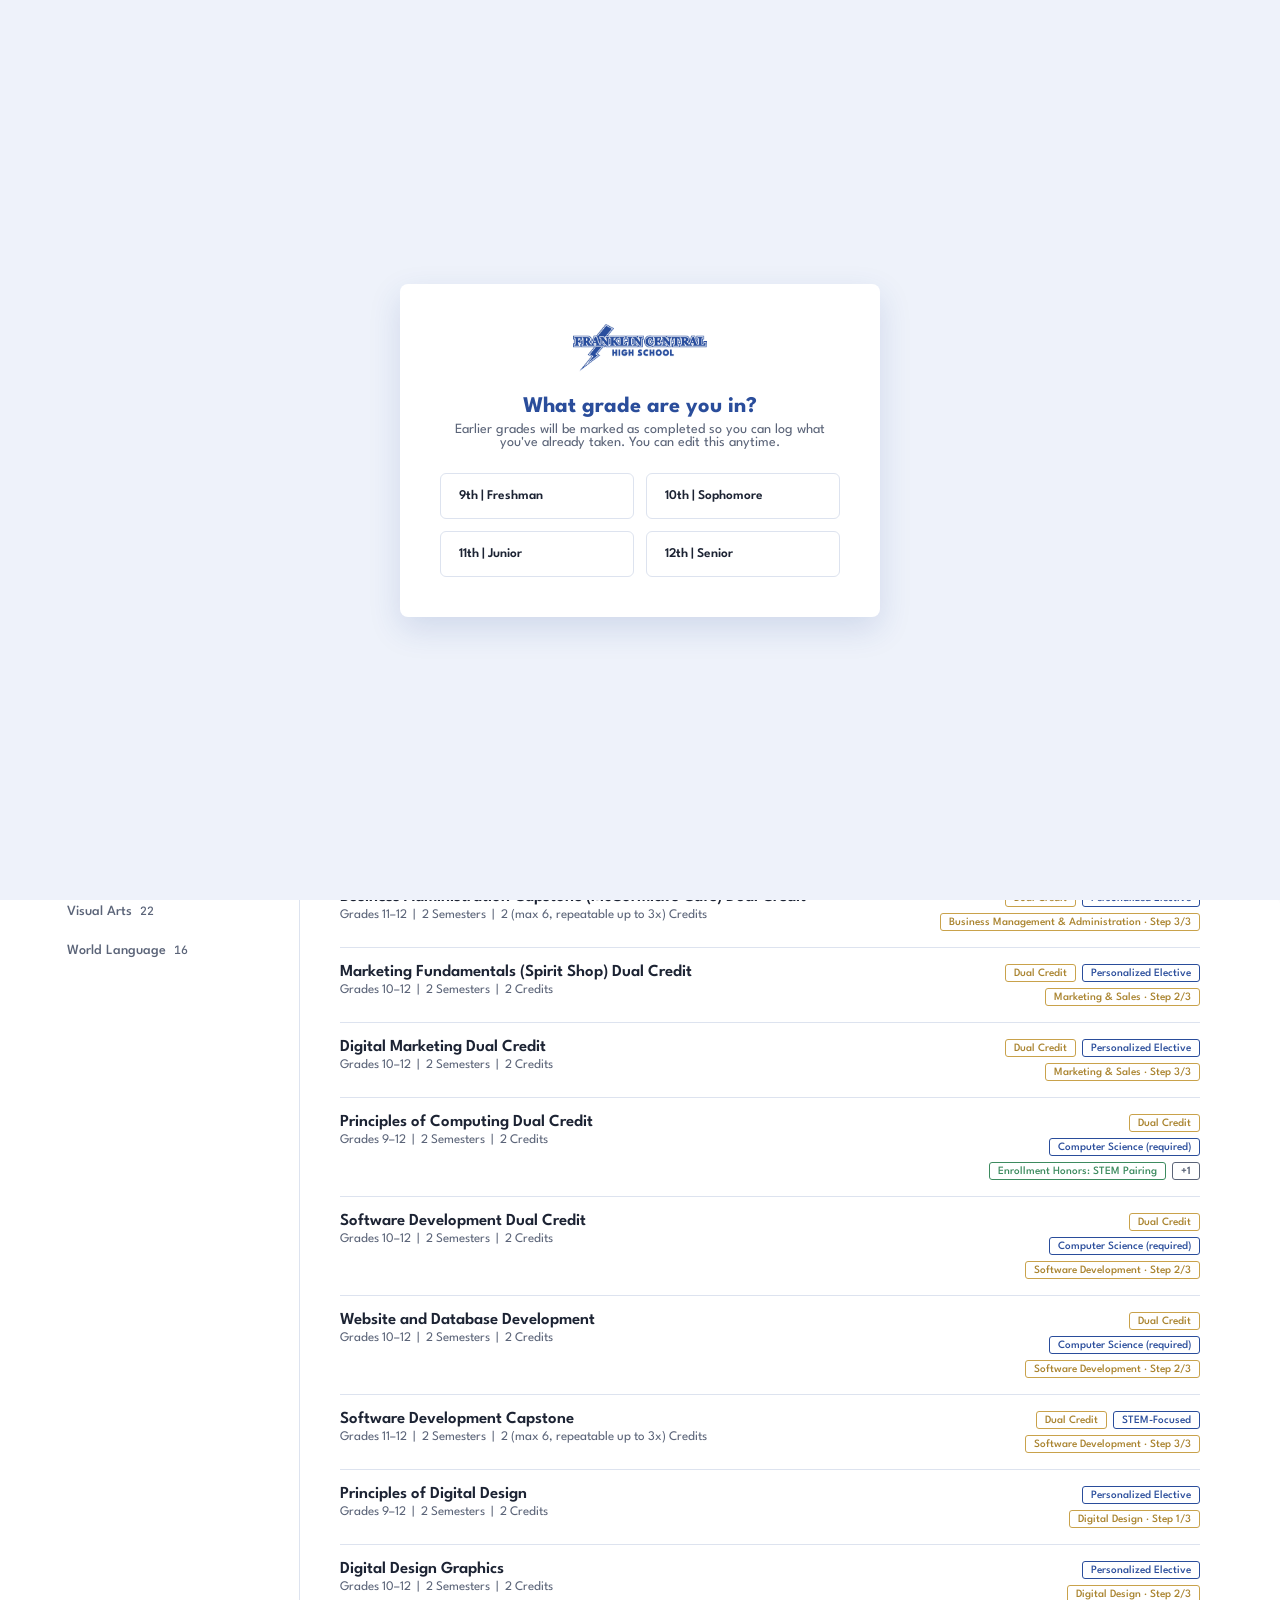
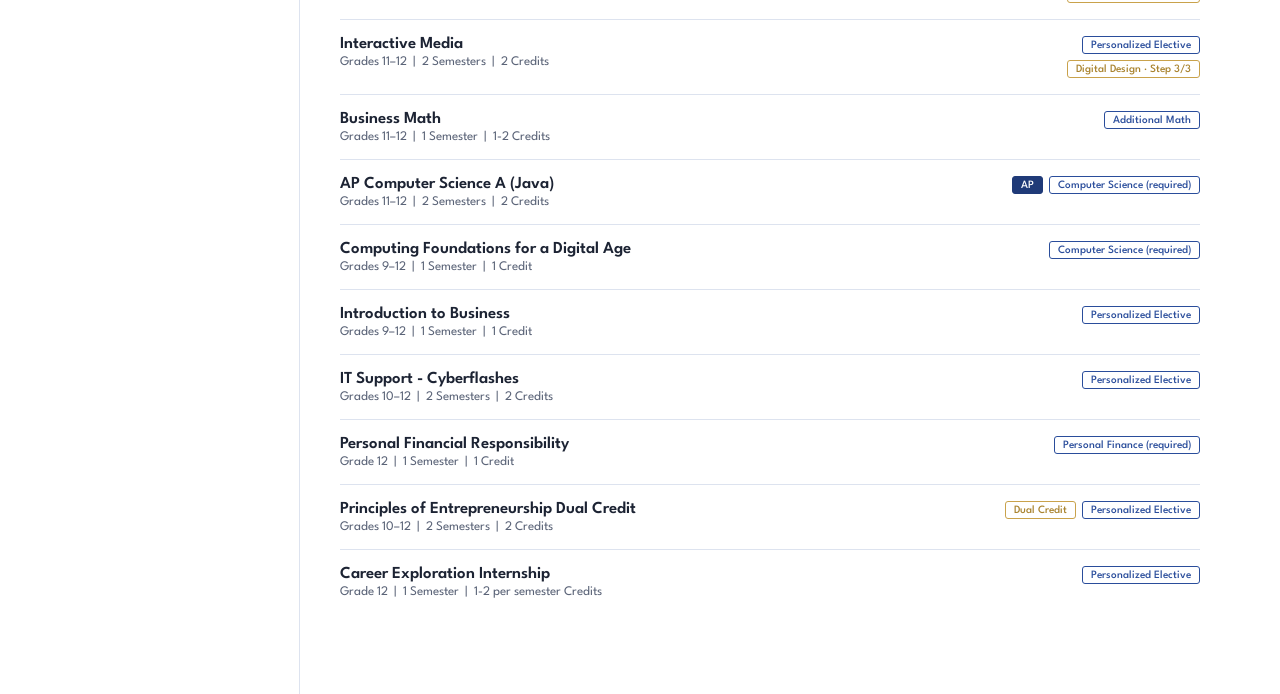
==== index.html @ 4b9b98d9 "Add files via upload" ====
<!DOCTYPE html>
<html lang="en">
<head>
<meta charset="UTF-8">
<meta name="viewport" content="width=device-width, initial-scale=1.0">
<title>FCHS Course Planner</title>
<link rel="preconnect" href="https://fonts.googleapis.com">
<link href="https://fonts.googleapis.com/css2?family=League+Spartan:wght@400;500;600;700&family=JetBrains+Mono:wght@500&display=swap" rel="stylesheet">
<link rel="stylesheet" href="styles.css">
</head>
<body>

<div class="setup-overlay" id="setupOverlay">
  <div class="setup-card">
    <img src="assets/logo.png" alt="Franklin Central High School" class="setup-logo">
    <div id="setupGradeStep">
      <h2>What grade are you in?</h2>
      <p>Earlier grades will be marked as completed so you can log what you've already taken. You can edit this anytime.</p>
      <div class="setup-options grade-options">
        <button class="setup-option" data-grade="9">9th | Freshman</button>
        <button class="setup-option" data-grade="10">10th | Sophomore</button>
        <button class="setup-option" data-grade="11">11th | Junior</button>
        <button class="setup-option" data-grade="12">12th | Senior</button>
      </div>
    </div>
  </div>
</div>

<div class="setup-overlay" id="helpOverlay" style="display:none;">
  <div class="setup-card">
    <img src="assets/logo.png" alt="Franklin Central High School" class="setup-logo">
    <h2>How this site works</h2>
    <ul class="help-list">
      <li><strong>Course Catalog</strong> | browse by department, search, or filter (AP, dual credit, pathway, and more). Click a course to see full details.</li>
      <li><strong>My Schedule</strong> | click "Add to Schedule" on any course. It lands in Semester 1 or 2 automatically; toggle S1/S2 to move it. More than 7 in a semester goes to Alternatives.</li>
      <li><strong>Year tabs</strong> | Junior High through 12th Grade, each with its own schedule. Mark past years as completed to log real credit.</li>
      <li><strong>Indiana Diploma Progress</strong> | see how your planned courses add up against graduation requirements and readiness seals. Click any requirement to see exactly which courses count toward it.</li>
      <li><strong>Indiana College Core</strong> | tracks dual-credit and AP progress toward the 30-credit college certificate.</li>
    </ul>
    <button class="setup-option" id="helpCloseBtn" style="text-align:center;font-weight:600;color:var(--blue);">Got it</button>
  </div>
</div>

<header class="masthead">
  <div class="masthead-inner">
    <img src="assets/logo.png" alt="Franklin Central High School" class="masthead-logo">
    <div>
      <h1>Course Planner</h1>
      <p class="masthead-sub">Build your schedule and track your progress toward graduation, readiness seals, and the Indiana College Core.</p>
    </div>
  </div>
  <div class="masthead-actions">
    <button class="who-btn" id="whoBtn">&#128100; <span id="whoBtnLabel">My Plan</span></button>
    <button class="change-plan-btn" id="changePlanBtn">Change Grade</button>
    <button class="print-btn" id="printOpenBtn">Print / Save</button>
  </div>
</header>

<nav class="year-tabs" id="yearTabs" style="display:none;">
  <!-- populated by app.js in Four-Year Builder mode -->
</nav>

<section class="schedule-tray" id="scheduleTray">
  <div class="schedule-tray-header">
    <h2 id="scheduleTitle">My Schedule</h2>
    <span class="schedule-count" id="scheduleCount">0 / 7 classes</span>
    <button class="schedule-collapse-btn" id="scheduleCollapseBtn" aria-label="Collapse schedule">&#9650;</button>
  </div>
  <div id="scheduleBody">
    <div class="semester-columns">
      <div class="semester-col">
        <h3>Semester 1</h3>
        <div id="sem1Items"><p class="schedule-empty">No courses yet.</p></div>
      </div>
      <div class="semester-col">
        <h3>Semester 2</h3>
        <div id="sem2Items"><p class="schedule-empty">No courses yet.</p></div>
      </div>
    </div>
    <div class="alternates-section">
      <h3>Alternatives <span class="alt-note">(beyond your 7 classes)</span></h3>
      <div id="alternateItems"><p class="schedule-empty">None yet.</p></div>
    </div>
  </div>
</section>

<nav class="view-tabs">
  <button class="view-tab active" data-view="catalog">Course Catalog</button>
  <button class="view-tab" data-view="progress">Indiana Diploma Progress</button>
  <button class="view-tab" data-view="icc">Indiana College Core Progress</button>
</nav>

<div class="filter-row">
  <div class="search-wrap">
    <input type="text" id="searchInput" placeholder="Search courses&hellip;" autocomplete="off">
  </div>
  <button class="filters-toggle-btn" id="filtersToggleBtn">Filters</button>
</div>
<div class="filter-bar" id="filterBar" style="display:none;"><!-- populated by app.js --></div>


<div class="layout" id="catalogView">
  <nav class="dept-rail" id="deptRail" aria-label="Departments">
    <h3 class="dept-rail-heading">Departments</h3>
    <div id="deptRailButtons"><!-- populated by app.js --></div>
  </nav>

  <main class="catalog" id="catalog">
    <!-- populated by app.js -->
  </main>
</div>

<div class="progress-view" id="progressView" style="display:none;">
  <!-- populated by app.js -->
</div>

<div class="progress-view" id="iccView" style="display:none;">
  <!-- populated by app.js -->
</div>

<div class="detail-panel" id="detailPanel">
  <button class="detail-close" id="detailClose" aria-label="Close">&times;</button>
  <div id="detailContent"></div>
  <div class="add-btn-row" id="addBtnRow">
    <button class="add-btn" id="addBtn">Add to Schedule</button>
    <button class="add-btn alt-add-btn" id="addAltBtn">Add as Alternate</button>
  </div>
</div>
<div class="scrim" id="scrim"></div>

<div class="detail-panel" id="reqTrayPanel">
  <button class="detail-close" id="reqTrayClose" aria-label="Close">&times;</button>
  <div id="reqTrayContent"></div>
</div>
<div class="scrim" id="reqScrim"></div>

<div class="setup-overlay" id="printOverlay" style="display:none;">
  <div class="setup-card" style="max-width:520px;text-align:left;">
    <h2 style="text-align:center;">Print / Save</h2>
    <p style="text-align:center;">Choose what to include, then generate. You'll get the browser's print dialog &mdash; choose "Save as PDF" there to download instead of printing.</p>

    <div class="print-field">
      <label for="printStudentName">Student name (optional, appears on the document)</label>
      <input type="text" id="printStudentName" placeholder="e.g. Jordan Smith">
    </div>

    <div class="print-field">
      <label>Include</label>
      <div class="print-checkbox-list">
        <label><input type="checkbox" id="printSchedule" checked> My Schedule</label>
        <label><input type="checkbox" id="printDiploma" checked> Indiana Diploma Progress</label>
        <label><input type="checkbox" id="printICC"> Indiana College Core Progress</label>
      </div>
    </div>

    <div class="print-field" id="printYearsField">
      <label>Which years of the schedule?</label>
      <div class="print-checkbox-list" id="printYearsList"><!-- populated by app.js --></div>
    </div>

    <div class="print-field">
      <label><input type="checkbox" id="printSignatures" checked> Include signature lines (student, parent/guardian, counselor)</label>
    </div>

    <div class="setup-options" style="margin-top:8px;">
      <button class="setup-option" id="printGenerateBtn" style="text-align:center;font-weight:600;color:var(--blue);">Generate</button>
      <button class="setup-option" id="printCancelBtn" style="text-align:center;color:var(--ink-dim);">Cancel</button>
    </div>
  </div>
</div>

<div id="printDoc"></div>

<div class="setup-overlay" id="profileOverlay" style="display:none;">
  <div class="setup-card" style="max-width:440px;text-align:left;">
    <h2 style="text-align:center;">Whose plan is this?</h2>
    <p style="text-align:center;">Switch between students, or add a new one. No password needed &mdash; anyone using this device can switch between profiles.</p>

    <div id="profileList" class="profile-list"><!-- populated by app.js --></div>

    <div class="print-field" style="margin-top:18px;">
      <label>Add a schedule</label>
      <div style="display:flex;gap:8px;">
        <input type="text" id="newChildName" placeholder="e.g. Jordan" style="flex:1;padding:9px 12px;border:1px solid var(--line);border-radius:4px;font-family:var(--font);font-size:0.9rem;">
        <button class="filter-chip" id="addChildBtn" style="border-radius:4px;">Add</button>
      </div>
    </div>

    <button class="setup-option" id="profilePanelCloseBtn" style="text-align:center;color:var(--ink-dim);margin-top:16px;">Close</button>
  </div>
</div>

<script src="app.js"></script>
</body>
</html>
---- styles.css ----
:root {
  --blue: #2A4D9B;
  --blue-dark: #1F3A78;
  --blue-pale: #EEF2FA;
  --white: #FFFFFF;
  --ink: #1C2333;
  --ink-dim: #5B6478;
  --line: #DDE3EF;
  --gold: #C9A24B;
  --font: 'League Spartan', sans-serif;
  --mono: 'JetBrains Mono', monospace;
}

* { box-sizing: border-box; }

body {
  margin: 0;
  background: var(--white);
  color: var(--ink);
  font-family: var(--font);
  -webkit-font-smoothing: antialiased;
}

/* ---- Masthead ---- */
.masthead {
  padding: 28px 40px;
  border-bottom: 3px solid var(--blue);
  display: flex;
  justify-content: space-between;
  align-items: center;
  flex-wrap: wrap;
  gap: 24px;
}
.masthead-inner {
  display: flex;
  align-items: center;
  gap: 20px;
}
.masthead-logo {
  height: 56px;
  width: auto;
}
.masthead h1 {
  font-family: var(--font);
  font-weight: 700;
  font-size: 1.9rem;
  margin: 0;
  color: var(--blue);
  letter-spacing: -0.01em;
}
.masthead-sub {
  margin: 2px 0 0;
  color: var(--ink-dim);
  font-size: 0.92rem;
}
/* ---- Filter row (search + Filters toggle) ---- */
.filter-row {
  max-width: 1200px;
  margin: 0 auto;
  padding: 14px 40px 0;
  display: flex;
  gap: 10px;
  align-items: center;
}
.search-wrap { flex: 1; max-width: 320px; }
#searchInput {
  background: var(--white);
  border: 1.5px solid var(--line);
  color: var(--ink);
  padding: 11px 16px;
  border-radius: 4px;
  font-family: var(--font);
  font-size: 0.95rem;
  width: 100%;
}
#searchInput:focus {
  outline: 2px solid var(--blue);
  outline-offset: 1px;
  border-color: var(--blue);
}
#searchInput::placeholder { color: var(--ink-dim); }
.filters-toggle-btn {
  background: var(--white);
  border: 1.5px solid var(--line);
  color: var(--ink);
  font-family: var(--font);
  font-weight: 600;
  font-size: 0.85rem;
  padding: 10px 16px;
  border-radius: 4px;
  cursor: pointer;
}
.filters-toggle-btn:hover { border-color: var(--blue); color: var(--blue); }
.filters-toggle-btn.active { background: var(--blue); color: var(--white); border-color: var(--blue); }

/* ---- Schedule tray ---- */
.schedule-tray {
  border-bottom: 1px solid var(--line);
  padding: 20px 40px;
  max-width: 1200px;
  margin: 0 auto;
  background: var(--blue-pale);
}
.schedule-tray-header {
  display: flex;
  align-items: baseline;
  gap: 12px;
  margin-bottom: 10px;
}
.schedule-tray-header h2 {
  font-family: var(--font);
  font-weight: 700;
  font-size: 1.15rem;
  margin: 0;
  color: var(--blue);
}
.schedule-count {
  font-family: var(--mono);
  font-size: 0.75rem;
  color: var(--ink-dim);
}
.schedule-collapse-btn {
  margin-left: auto;
  background: none;
  border: 1px solid var(--line);
  color: var(--ink-dim);
  border-radius: 4px;
  width: 26px;
  height: 26px;
  font-size: 0.65rem;
  cursor: pointer;
  transition: transform 0.2s ease;
}
.schedule-collapse-btn:hover { border-color: var(--blue); color: var(--blue); }
.schedule-collapse-btn.collapsed { transform: rotate(180deg); }
#scheduleBody { transition: none; }
.schedule-tray.collapsed #scheduleBody { display: none; }
.schedule-empty {
  color: var(--ink-dim);
  font-size: 0.88rem;
  margin: 0;
}
.schedule-items {
  display: flex;
  flex-direction: column;
  gap: 8px;
}
.schedule-row {
  display: flex;
  flex-direction: column;
  gap: 8px;
  background: var(--white);
  border: 1px solid var(--line);
  border-left: 3px solid var(--blue);
  border-radius: 4px;
  padding: 12px 14px;
  cursor: pointer;
}
.schedule-row:hover { border-left-color: var(--gold); }
.schedule-row-top {
  display: flex;
  align-items: center;
  gap: 10px;
}
.schedule-row-main { flex: 1; min-width: 0; }
.schedule-row-title {
  flex: 1;
  min-width: 0;
  font-family: var(--font);
  font-weight: 600;
  font-size: 0.95rem;
  margin: 0;
  color: var(--ink);
  white-space: nowrap;
  overflow: hidden;
  text-overflow: ellipsis;
}
.schedule-row-meta {
  font-size: 0.8rem;
  color: var(--ink-dim);
  margin: 0;
}
.schedule-row-details {
  font-size: 0.8rem;
  color: var(--ink-dim);
  margin: 4px 0 0;
  line-height: 1.4;
}
.schedule-chip-remove {
  background: none;
  border: none;
  color: var(--ink-dim);
  cursor: pointer;
  font-size: 1.2rem;
  line-height: 1;
  padding: 2px 4px;
  flex-shrink: 0;
}
.schedule-chip-remove:hover { color: var(--blue); }

/* ---- Layout ---- */
.layout {
  display: grid;
  grid-template-columns: 260px 1fr;
  max-width: 1200px;
  margin: 0 auto;
}
@media (max-width: 780px) {
  .layout { grid-template-columns: 1fr; }
  .dept-rail { flex-direction: row; flex-wrap: nowrap; overflow-x: auto; -webkit-overflow-scrolling: touch; border-right: none; border-bottom: 1px solid var(--line); }
  .dept-item { white-space: nowrap; flex-shrink: 0; }
  .year-tabs { flex-wrap: nowrap; overflow-x: auto; -webkit-overflow-scrolling: touch; }
  .year-tab { flex-shrink: 0; }
  .filter-bar { flex-wrap: nowrap; overflow-x: auto; -webkit-overflow-scrolling: touch; }
  .filter-group { flex-shrink: 0; }
  .masthead-logo { height: 40px; }
}

/* ---- Department rail ---- */
.dept-rail {
  display: flex;
  flex-direction: column;
  border-right: 1px solid var(--line);
  padding: 20px 0;
}
.dept-item {
  background: none;
  border: none;
  color: var(--ink-dim);
  text-align: left;
  padding: 10px 24px;
  font-family: var(--font);
  font-size: 0.88rem;
  font-weight: 500;
  cursor: pointer;
  border-left: 3px solid transparent;
  white-space: normal;
  line-height: 1.3;
  display: flex;
  justify-content: space-between;
  gap: 8px;
  align-items: baseline;
}
.dept-item:hover { color: var(--ink); background: var(--blue-pale); }
.dept-item.active {
  color: var(--blue);
  border-left-color: var(--blue);
  background: var(--blue-pale);
  font-weight: 700;
}
.dept-count {
  color: var(--ink-dim);
  font-family: var(--mono);
  font-size: 0.72rem;
  flex-shrink: 0;
}

/* ---- Catalog / ledger ---- */
.catalog { padding: 24px 40px 80px; }
.dept-heading {
  font-family: var(--font);
  font-weight: 700;
  font-size: 1.5rem;
  color: var(--blue);
  margin: 8px 0 20px;
}

.course-row {
  display: grid;
  grid-template-columns: 1fr auto;
  gap: 16px;
  padding: 16px 0;
  border-top: 1px solid var(--line);
  cursor: pointer;
  align-items: start;
}
.course-row:hover .course-title { color: var(--blue); }
.course-title {
  font-family: var(--font);
  font-weight: 600;
  font-size: 1.05rem;
  margin: 0 0 4px;
  color: var(--ink);
}
.course-meta {
  color: var(--ink-dim);
  font-size: 0.82rem;
  display: flex;
  gap: 12px;
  flex-wrap: wrap;
}
.course-code {
  font-family: var(--mono);
  font-size: 0.72rem;
  color: var(--ink-dim);
}
.badges { display: flex; gap: 6px; flex-shrink: 0; flex-wrap: wrap; justify-content: flex-end; max-width: 220px; }
.badge {
  font-size: 0.7rem;
  font-family: var(--font);
  font-weight: 500;
  padding: 3px 8px;
  border-radius: 3px;
  border: 1px solid var(--line);
  color: var(--ink-dim);
  white-space: nowrap;
}
.badge.dual { border-color: var(--gold); color: #A9832E; }
.badge.req { border-color: var(--blue); color: var(--blue); }
.badge.ap { border-color: var(--blue-dark); color: var(--white); background: var(--blue-dark); }
.badge.inschedule { border-color: var(--blue); color: var(--white); background: var(--blue); }

.empty-state {
  color: var(--ink-dim);
  padding: 40px 0;
  font-size: 0.95rem;
}

/* ---- Detail panel ---- */
.detail-panel {
  position: fixed;
  top: 0; right: -440px;
  width: 420px; max-width: 92vw;
  height: 100%;
  background: var(--white);
  border-left: 1px solid var(--line);
  padding: 32px;
  overflow-y: auto;
  transition: right 0.25s ease;
  z-index: 20;
  box-shadow: -8px 0 24px rgba(0,0,0,0.06);
}
.detail-panel.open { right: 0; }
.detail-close {
  position: absolute;
  top: 20px; right: 20px;
  background: none; border: none;
  color: var(--ink-dim);
  font-size: 1.4rem;
  cursor: pointer;
  line-height: 1;
}
.detail-close:hover { color: var(--blue); }
.scrim {
  position: fixed; inset: 0;
  background: rgba(28,35,51,0.35);
  opacity: 0; pointer-events: none;
  transition: opacity 0.2s ease;
  z-index: 15;
}
.scrim.open { opacity: 1; pointer-events: auto; }

#detailContent h2 {
  font-family: var(--font);
  font-weight: 700;
  font-size: 1.4rem;
  margin: 0 0 4px;
  padding-right: 24px;
  color: var(--blue);
}
#detailContent .detail-code {
  font-family: var(--mono);
  font-size: 0.78rem;
  color: var(--ink-dim);
  margin-bottom: 20px;
}
#detailContent h3 {
  font-family: var(--font);
  font-size: 0.78rem;
  color: var(--blue);
  margin: 22px 0 8px;
  font-weight: 700;
}
#detailContent p, #detailContent li {
  font-size: 0.9rem;
  line-height: 1.55;
  color: var(--ink);
  margin: 0 0 6px;
}
#detailContent ul { margin: 0; padding-left: 18px; }
.dc-block {
  background: var(--blue-pale);
  border: 1px solid var(--line);
  border-radius: 4px;
  padding: 14px 16px;
  font-size: 0.86rem;
}
.dc-block strong { color: var(--blue); }

.add-btn-row { margin-top: 28px; display: flex; flex-direction: column; gap: 8px; }
.add-btn {
  display: block;
  width: 100%;
  padding: 12px;
  background: var(--blue);
  color: var(--white);
  border: none;
  border-radius: 4px;
  font-family: var(--font);
  font-weight: 600;
  font-size: 0.9rem;
  cursor: pointer;
}
.add-btn:hover { background: var(--blue-dark); }
.add-btn.added {
  background: var(--white);
  color: var(--blue);
  border: 1.5px solid var(--blue);
}
.add-btn.alt-add-btn {
  background: var(--white);
  color: var(--ink);
  border: 1.5px solid var(--line);
}
.add-btn.alt-add-btn:hover { border-color: var(--gold); color: #A9832E; background: var(--white); }

/* ---- View tabs ---- */
.view-tabs {
  max-width: 1200px;
  margin: 0 auto;
  padding: 0 40px;
  display: flex;
  gap: 4px;
  border-bottom: 1px solid var(--line);
}
.view-tab {
  background: none;
  border: none;
  border-bottom: 3px solid transparent;
  padding: 14px 18px 12px;
  font-family: var(--font);
  font-weight: 600;
  font-size: 0.92rem;
  color: var(--ink-dim);
  cursor: pointer;
}
.view-tab:hover { color: var(--ink); }
.view-tab.active { color: var(--blue); border-bottom-color: var(--blue); }

/* ---- Progress view ---- */
.progress-view {
  max-width: 1200px;
  margin: 0 auto;
  padding: 28px 40px 80px;
}
.progress-intro {
  color: var(--ink-dim);
  font-size: 0.9rem;
  max-width: 68ch;
  line-height: 1.6;
  margin: 0 0 28px;
}
.progress-section-title {
  font-family: var(--font);
  font-weight: 700;
  font-size: 1.3rem;
  color: var(--blue);
  margin: 40px 0 16px;
  padding-top: 24px;
  border-top: 1px solid var(--line);
}
.progress-section-title:first-of-type { border-top: none; padding-top: 0; margin-top: 0; }

.diploma-grid {
  display: grid;
  grid-template-columns: repeat(auto-fit, minmax(280px, 1fr));
  gap: 16px;
}
.prog-card {
  border: 1px solid var(--line);
  border-radius: 6px;
  padding: 16px 18px;
  background: var(--white);
  position: relative;
  transition: box-shadow 0.15s ease, border-color 0.15s ease, transform 0.15s ease;
}
.prog-card[data-reqcat] {
  padding-right: 34px; /* room for chevron */
}
.prog-card[data-reqcat]::after {
  content: '\276F';
  position: absolute;
  top: 16px;
  right: 14px;
  font-size: 0.75rem;
  color: var(--line);
}
.prog-card[data-reqcat]:hover {
  border-color: var(--blue);
  box-shadow: 0 4px 14px rgba(42,77,155,0.12);
  transform: translateY(-2px);
}
.prog-card[data-reqcat]:hover::after { color: var(--blue); }
.prog-card-title {
  font-family: var(--font);
  font-weight: 600;
  font-size: 0.95rem;
  margin: 0 0 8px;
  display: flex;
  justify-content: space-between;
  align-items: baseline;
  gap: 8px;
}
.prog-card-count {
  font-family: var(--mono);
  font-size: 0.78rem;
  color: var(--ink-dim);
  flex-shrink: 0;
}
.prog-bar-track {
  height: 8px;
  background: var(--blue-pale);
  border-radius: 4px;
  overflow: hidden;
  margin-bottom: 8px;
}
.prog-bar-fill {
  height: 100%;
  background: var(--blue);
  border-radius: 4px;
  transition: width 0.3s ease;
}
.prog-bar-fill.complete { background: #3D8B5F; }
.prog-subitems {
  font-size: 0.78rem;
  color: var(--ink-dim);
  margin: 0;
  line-height: 1.6;
}
.prog-subitems .met { color: #3D8B5F; }
.prog-subitems .unmet { color: var(--ink-dim); }

.seal-card {
  border: 1px solid var(--line);
  border-radius: 6px;
  padding: 20px 22px;
  margin-bottom: 16px;
  background: var(--white);
}
.seal-card-header {
  display: flex;
  justify-content: space-between;
  align-items: center;
  margin-bottom: 14px;
}
.seal-card-title {
  font-family: var(--font);
  font-weight: 700;
  font-size: 1.05rem;
  color: var(--blue);
  margin: 0;
}
.seal-status {
  font-size: 0.75rem;
  font-family: var(--font);
  font-weight: 600;
  padding: 4px 10px;
  border-radius: 12px;
  background: var(--blue-pale);
  color: var(--blue);
}
.seal-status.complete { background: #E5F3EA; color: #3D8B5F; }
.seal-criteria { list-style: none; margin: 0; padding: 0; display: flex; flex-direction: column; gap: 8px; }
.seal-criteria li {
  font-size: 0.86rem;
  color: var(--ink);
  padding-left: 24px;
  position: relative;
  line-height: 1.4;
}
.seal-criteria .check {
  position: absolute;
  left: 0;
  font-weight: 700;
}
.seal-criteria .check.yes { color: #3D8B5F; }
.seal-criteria .check.no { color: var(--ink-dim); }
.seal-criteria .manual-tag {
  font-size: 0.72rem;
  color: var(--gold);
  font-weight: 600;
  margin-left: 6px;
}

.manual-panel {
  border: 1px dashed var(--line);
  border-radius: 6px;
  padding: 20px 22px;
  margin: 24px 0 40px;
  background: var(--blue-pale);
}
.manual-panel h3 {
  font-family: var(--font);
  font-weight: 700;
  font-size: 1rem;
  color: var(--blue);
  margin: 0 0 6px;
}
.manual-panel p {
  font-size: 0.85rem;
  color: var(--ink-dim);
  margin: 0 0 16px;
}
.manual-grid {
  display: grid;
  grid-template-columns: repeat(auto-fit, minmax(200px, 1fr));
  gap: 14px;
}
.manual-field label {
  display: block;
  font-size: 0.78rem;
  font-weight: 600;
  color: var(--ink);
  margin-bottom: 4px;
}
.manual-field input[type="number"],
.manual-field input[type="text"] {
  width: 100%;
  padding: 8px 10px;
  border: 1px solid var(--line);
  border-radius: 4px;
  font-family: var(--font);
  font-size: 0.9rem;
}
.manual-field.checkbox { display: flex; align-items: center; gap: 8px; }
.manual-field.checkbox label { margin: 0; }

.coming-soon {
  font-size: 0.78rem;
  color: var(--ink-dim);
  font-style: italic;
}

/* ---- Two-semester schedule + alternates ---- */
.semester-columns {
  display: grid;
  grid-template-columns: 1fr 1fr;
  gap: 16px;
}
@media (max-width: 700px) {
  .semester-columns { grid-template-columns: 1fr; }
}
.semester-col h3 {
  font-family: var(--font);
  font-weight: 700;
  font-size: 0.85rem;
  color: var(--blue);
  margin: 0 0 8px;
  text-transform: none;
}
.alternates-section {
  margin-top: 18px;
  padding-top: 16px;
  border-top: 1px dashed var(--line);
}
.alternates-section h3 {
  font-family: var(--font);
  font-weight: 700;
  font-size: 0.85rem;
  color: var(--ink);
  margin: 0 0 8px;
}
.alt-note {
  font-weight: 400;
  color: var(--ink-dim);
  font-size: 0.78rem;
}
.badge.alt { border-color: var(--ink-dim); color: var(--ink-dim); }

.sem-toggle {
  display: inline-flex;
  gap: 4px;
  margin-top: 6px;
}
.sem-btn {
  background: var(--white);
  border: 1px solid var(--line);
  color: var(--ink-dim);
  font-family: var(--mono);
  font-size: 0.7rem;
  padding: 3px 8px;
  border-radius: 3px;
  cursor: pointer;
}
.sem-btn.active { background: var(--blue); color: var(--white); border-color: var(--blue); }

.move-btn {
  display: inline-block;
  margin-top: 6px;
  background: none;
  border: 1px solid var(--blue);
  color: var(--blue);
  font-family: var(--font);
  font-size: 0.75rem;
  font-weight: 600;
  padding: 4px 10px;
  border-radius: 3px;
  cursor: pointer;
}
.move-btn:hover { background: var(--blue); color: var(--white); }
.move-disabled {
  display: inline-block;
  margin-top: 6px;
  font-size: 0.75rem;
  color: var(--ink-dim);
  font-style: italic;
}

.add-btn.alternate { border-color: var(--gold); color: #A9832E; }

.sem-btn:disabled {
  opacity: 0.35;
  cursor: not-allowed;
}

/* ---- Setup overlay (mode + grade picker) ---- */
.setup-overlay {
  position: fixed; inset: 0;
  background: var(--blue-pale);
  z-index: 50;
  display: flex;
  align-items: center;
  justify-content: center;
  padding: 24px;
}
.setup-card {
  background: var(--white);
  border-radius: 8px;
  padding: 40px;
  max-width: 480px;
  width: 100%;
  box-shadow: 0 12px 32px rgba(42,77,155,0.15);
  text-align: center;
}
.setup-logo { height: 48px; margin-bottom: 20px; }
.setup-card h2 {
  font-family: var(--font);
  font-weight: 700;
  font-size: 1.4rem;
  color: var(--blue);
  margin: 0 0 6px;
}
.setup-card p {
  color: var(--ink-dim);
  font-size: 0.88rem;
  margin: 0 0 24px;
}
.setup-options {
  display: flex;
  flex-direction: column;
  gap: 12px;
}
.setup-options.grade-options {
  flex-direction: row;
  flex-wrap: wrap;
  justify-content: center;
}
.setup-option {
  background: var(--white);
  border: 1.5px solid var(--line);
  border-radius: 6px;
  padding: 16px 18px;
  text-align: left;
  cursor: pointer;
  font-family: var(--font);
  display: flex;
  flex-direction: column;
  gap: 4px;
}
.setup-options.grade-options .setup-option {
  flex: 1 1 45%;
  text-align: center;
  font-weight: 600;
  color: var(--ink);
}
.setup-option:hover { border-color: var(--blue); background: var(--blue-pale); }
.setup-option strong { color: var(--blue); font-size: 1rem; }
.setup-option span { color: var(--ink-dim); font-size: 0.82rem; }

/* ---- Year tabs (Four-Year Builder mode) ---- */
.year-tabs {
  max-width: 1200px;
  margin: 0 auto;
  padding: 16px 40px 0;
  display: flex;
  gap: 8px;
  flex-wrap: wrap;
  align-items: center;
}
.year-tab {
  background: var(--white);
  border: 1.5px solid var(--line);
  color: var(--ink-dim);
  font-family: var(--font);
  font-weight: 600;
  font-size: 0.85rem;
  padding: 8px 14px;
  border-radius: 20px;
  cursor: pointer;
  display: flex;
  align-items: center;
  gap: 6px;
}
.year-tab:hover { border-color: var(--blue); }
.year-tab.active { background: var(--blue); color: var(--white); border-color: var(--blue); }
.year-tab-status {
  font-size: 0.68rem;
  font-family: var(--mono);
  opacity: 0.85;
}
.year-tab-status.completed::before { content: '\2713 '; }

.change-plan-btn {
  background: none;
  border: 1px solid var(--line);
  color: var(--ink-dim);
  font-family: var(--font);
  font-size: 0.78rem;
  padding: 8px 12px;
  border-radius: 4px;
  cursor: pointer;
  margin-left: 8px;
}
.change-plan-btn:hover { border-color: var(--blue); color: var(--blue); }

.dept-rail-heading {
  font-family: var(--font);
  font-weight: 700;
  font-size: 0.8rem;
  text-transform: uppercase;
  letter-spacing: 0.06em;
  color: var(--blue);
  margin: 0 0 10px 24px;
}

.badge.seal { border-color: #3D8B5F; color: #3D8B5F; }

.full-year-btn { padding: 3px 10px; }

.badge.pathway { border-color: var(--gold); color: #A9832E; }

/* ---- Filter bar ---- */
.filter-bar {
  max-width: 1200px;
  margin: 0 auto;
  padding: 14px 40px;
  border-bottom: 1px solid var(--line);
  display: flex;
  gap: 8px;
  flex-wrap: wrap;
  align-items: center;
}
.filter-group {
  display: flex;
  gap: 4px;
  border-right: 1px solid var(--line);
  padding-right: 10px;
  margin-right: 2px;
}
.filter-group:last-of-type { border-right: none; }
.filter-chip {
  background: var(--white);
  border: 1px solid var(--line);
  color: var(--ink-dim);
  font-family: var(--font);
  font-size: 0.8rem;
  font-weight: 500;
  padding: 6px 12px;
  border-radius: 16px;
  cursor: pointer;
}
.filter-chip:hover { border-color: var(--blue); }
.filter-chip.active { background: var(--blue); color: var(--white); border-color: var(--blue); }
.filter-clear {
  background: none;
  border: none;
  color: var(--ink-dim);
  font-family: var(--font);
  font-size: 0.78rem;
  text-decoration: underline;
  cursor: pointer;
  margin-left: auto;
}
.filter-count {
  font-family: var(--mono);
  font-size: 0.75rem;
  color: var(--ink-dim);
}

.badge.icc { border-color: #6B4C9A; color: #6B4C9A; }

.help-list {
  list-style: none;
  margin: 0 0 24px;
  padding: 0;
  text-align: left;
  display: flex;
  flex-direction: column;
  gap: 10px;
}
.help-list li {
  font-size: 0.85rem;
  color: var(--ink);
  line-height: 1.5;
}
.help-list strong { color: var(--blue); }

.badge.more { border-color: var(--ink-dim); color: var(--ink-dim); font-weight: 600; }

/* ---- Masthead actions / print button ---- */
.masthead-actions { display: flex; gap: 10px; align-items: center; }
.print-btn {
  background: var(--blue);
  border: none;
  color: var(--white);
  font-family: var(--font);
  font-weight: 600;
  font-size: 0.85rem;
  padding: 10px 16px;
  border-radius: 4px;
  cursor: pointer;
}
.print-btn:hover { background: var(--blue-dark); }

/* ---- Print options modal fields ---- */
.print-field { margin-bottom: 18px; }
.print-field > label {
  display: block;
  font-family: var(--font);
  font-weight: 700;
  font-size: 0.82rem;
  color: var(--blue);
  margin-bottom: 8px;
}
.print-field input[type="text"] {
  width: 100%;
  padding: 9px 12px;
  border: 1px solid var(--line);
  border-radius: 4px;
  font-family: var(--font);
  font-size: 0.9rem;
}
.print-checkbox-list { display: flex; flex-direction: column; gap: 8px; }
.print-checkbox-list label {
  display: flex;
  align-items: center;
  gap: 8px;
  font-size: 0.88rem;
  color: var(--ink);
  cursor: pointer;
}

/* =========================================================
   PRINT DOCUMENT (hidden on screen, shown only when printing)
   ========================================================= */
#printDoc { display: none; }

/* Using display:none (not visibility:hidden) so hidden elements are fully removed from
   the layout - visibility:hidden still reserves space, which was padding out extra blank pages. */
body.printing > *:not(#printDoc) { display: none !important; }
body.printing #printDoc { display: block !important; }

@media print {
  #printDoc {
    font-family: Georgia, 'Times New Roman', serif;
    color: #000;
  }
  .print-page { page-break-after: always; padding: 0.3in; }
  .print-page:last-child { page-break-after: auto; }
  .print-header { display: flex; align-items: center; gap: 16px; border-bottom: 2px solid #000; padding-bottom: 10px; margin-bottom: 16px; }
  .print-header img { height: 44px; }
  .print-header h1 { font-size: 1.3rem; margin: 0; }
  .print-header p { font-size: 0.85rem; margin: 2px 0 0; }
  .print-section-title { font-size: 1.1rem; font-weight: bold; border-bottom: 1px solid #000; margin: 0 0 10px; padding-bottom: 4px; }
  .print-table { width: 100%; border-collapse: collapse; margin-bottom: 16px; font-size: 0.85rem; }
  .print-table th, .print-table td { border: 1px solid #999; padding: 5px 8px; text-align: left; vertical-align: top; }
  .print-table th { background: #eee; }
  .print-meta-line { font-size: 0.9rem; margin: 0 0 14px; }
  .print-sig-block { margin-top: 40px; }
  .print-sig-line { display: flex; align-items: flex-end; gap: 10px; margin-bottom: 30px; }
  .print-sig-line .line { flex: 1; border-bottom: 1px solid #000; height: 1px; }
  .print-sig-line .sig-label { font-size: 0.85rem; white-space: nowrap; }
  .print-note { font-size: 0.78rem; color: #444; margin-top: 4px; }
}

.schedule-row.has-warning { border-left-color: #C9453E; }
.schedule-row-warning {
  color: #C9453E;
  font-size: 0.8rem;
  font-weight: 600;
  margin: 4px 0 0;
}

.move-year-select {
  flex-shrink: 0;
  background: var(--white);
  border: 1px solid var(--line);
  color: var(--ink-dim);
  font-family: var(--font);
  font-size: 0.78rem;
  padding: 4px 8px;
  border-radius: 3px;
  cursor: pointer;
}
.move-year-select:hover { border-color: var(--blue); color: var(--blue); }

/* ---- Who / profile switcher ---- */
.who-btn {
  background: var(--white);
  border: 1.5px solid var(--blue);
  color: var(--blue);
  font-family: var(--font);
  font-weight: 600;
  font-size: 0.85rem;
  padding: 9px 14px;
  border-radius: 4px;
  cursor: pointer;
}
.who-btn:hover { background: var(--blue-pale); }

.profile-list { display: flex; flex-direction: column; gap: 6px; margin-top: 8px; }
.profile-row {
  display: flex;
  align-items: center;
  gap: 8px;
  border: 1px solid var(--line);
  border-radius: 4px;
  padding: 10px 12px;
}
.profile-row.active { border-color: var(--blue); background: var(--blue-pale); }
.profile-row-name {
  flex: 1;
  font-family: var(--font);
  font-weight: 600;
  font-size: 0.9rem;
  color: var(--ink);
  cursor: pointer;
  background: none;
  border: none;
  text-align: left;
  padding: 0;
}
.profile-row.active .profile-row-name { color: var(--blue); }
.profile-row-icon-btn {
  background: none;
  border: none;
  color: var(--ink-dim);
  cursor: pointer;
  font-size: 0.9rem;
  padding: 2px 4px;
}
.profile-row-icon-btn:hover { color: var(--blue); }
.profile-row-icon-btn.danger:hover { color: #C9453E; }
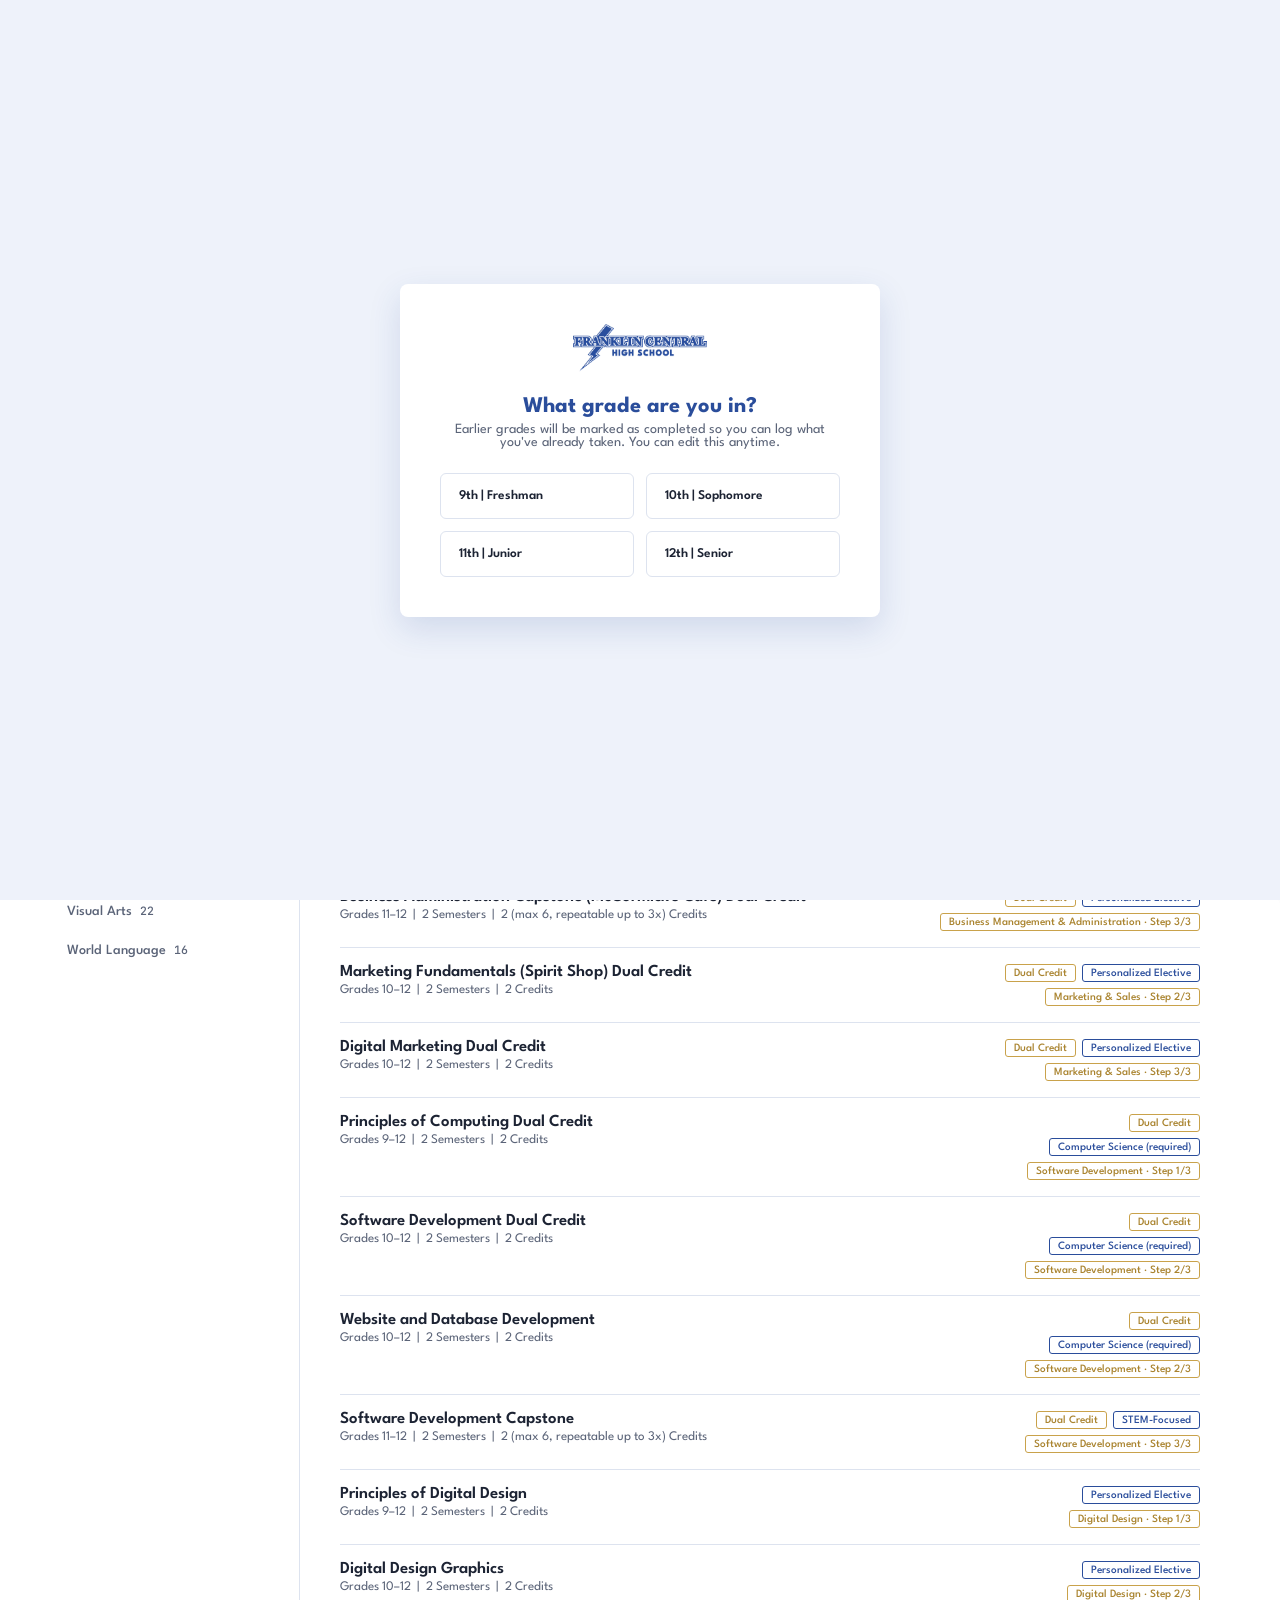
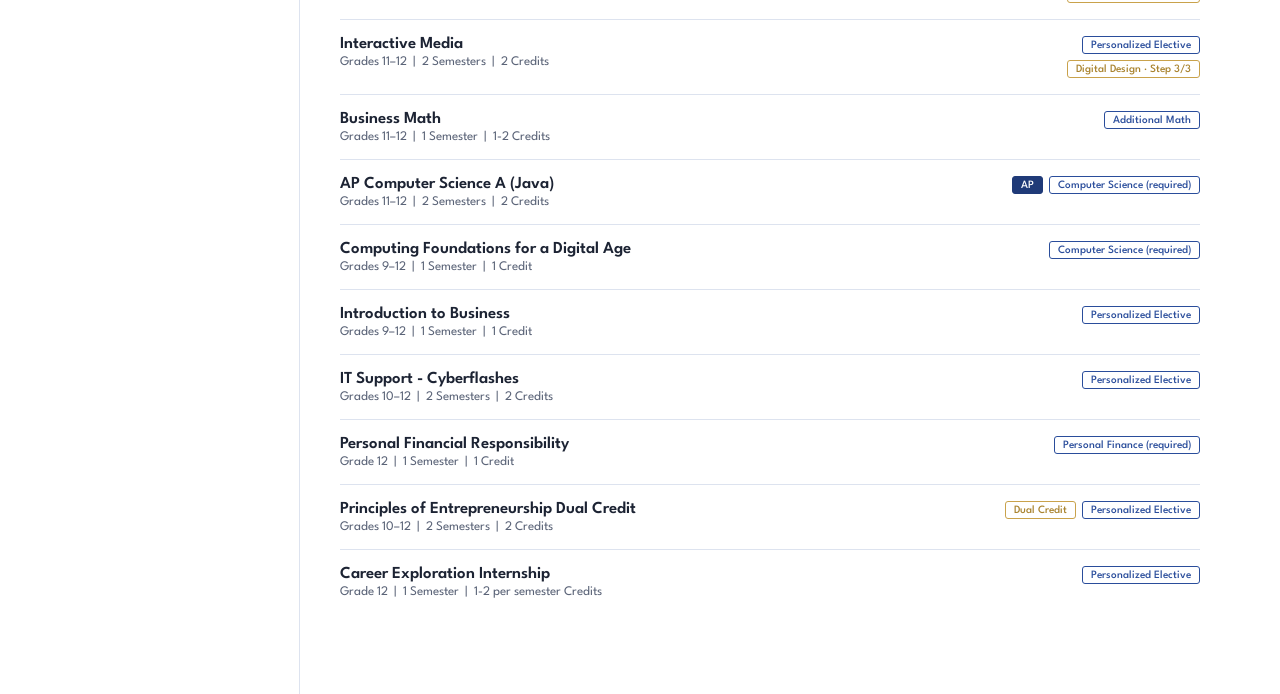
==== commit 33e71971: "Add files via upload" ====
--- a/index.html
+++ b/index.html
@@ -53,6 +53,7 @@
     <button class="who-btn" id="whoBtn">&#128100; <span id="whoBtnLabel">My Plan</span></button>
     <button class="change-plan-btn" id="changePlanBtn">Change Grade</button>
     <button class="print-btn" id="printOpenBtn">Print / Save</button>
+    <button class="print-btn" id="shareOpenBtn" style="background:var(--gold);color:var(--ink);">Share Link</button>
   </div>
 </header>
 
@@ -90,24 +91,25 @@
   <button class="view-tab" data-view="icc">Indiana College Core Progress</button>
 </nav>
 
-<div class="filter-row">
-  <div class="search-wrap">
-    <input type="text" id="searchInput" placeholder="Search courses&hellip;" autocomplete="off">
-  </div>
-  <button class="filters-toggle-btn" id="filtersToggleBtn">Filters</button>
-</div>
-<div class="filter-bar" id="filterBar" style="display:none;"><!-- populated by app.js --></div>
-
-
-<div class="layout" id="catalogView">
-  <nav class="dept-rail" id="deptRail" aria-label="Departments">
-    <h3 class="dept-rail-heading">Departments</h3>
-    <div id="deptRailButtons"><!-- populated by app.js --></div>
-  </nav>
-
-  <main class="catalog" id="catalog">
-    <!-- populated by app.js -->
-  </main>
+<div id="catalogView">
+  <div class="filter-row">
+    <div class="search-wrap">
+      <input type="text" id="searchInput" placeholder="Search courses&hellip;" autocomplete="off">
+    </div>
+    <button class="filters-toggle-btn" id="filtersToggleBtn">Filters</button>
+  </div>
+  <div class="filter-bar" id="filterBar" style="display:none;"><!-- populated by app.js --></div>
+
+  <div class="layout">
+    <nav class="dept-rail" id="deptRail" aria-label="Departments">
+      <h3 class="dept-rail-heading">Departments</h3>
+      <div id="deptRailButtons"><!-- populated by app.js --></div>
+    </nav>
+
+    <main class="catalog" id="catalog">
+      <!-- populated by app.js -->
+    </main>
+  </div>
 </div>
 
 <div class="progress-view" id="progressView" style="display:none;">
@@ -190,6 +192,45 @@
   </div>
 </div>
 
+<div class="setup-overlay" id="shareOverlay" style="display:none;">
+  <div class="setup-card" style="max-width:520px;text-align:left;">
+    <h2 style="text-align:center;">Share this plan</h2>
+    <p style="text-align:center;">This link contains the full plan (schedule, diploma progress, and ICC progress) as it looks right now. Anyone who opens it sees a read-only snapshot &mdash; it won't update if you change the plan later.</p>
+    <div class="print-field">
+      <label>Link</label>
+      <input type="text" id="shareLinkOutput" readonly style="width:100%;padding:9px 12px;border:1px solid var(--line);border-radius:4px;font-family:var(--mono);font-size:0.78rem;">
+    </div>
+    <div class="setup-options">
+      <button class="setup-option" id="shareCopyBtn" style="text-align:center;font-weight:600;color:var(--blue);">Copy Link</button>
+      <button class="setup-option" id="shareCloseBtn" style="text-align:center;color:var(--ink-dim);">Close</button>
+    </div>
+  </div>
+</div>
+
+<div id="readOnlyBanner" style="display:none;">
+  <span>&#128065; Viewing <strong id="readOnlyName">a shared plan</strong> &mdash; read-only snapshot</span>
+  <button class="filter-chip" id="saveCopyBtn" style="border-radius:4px;">Save a Copy</button>
+</div>
+
+<div class="setup-overlay" id="saveCopyOverlay" style="display:none;">
+  <div class="setup-card" style="max-width:460px;text-align:left;">
+    <h2 style="text-align:center;">Save this plan</h2>
+    <div id="saveCopyReplaceOption" style="display:none;margin-bottom:14px;">
+      <button class="setup-option" id="saveCopyReplaceBtn" style="text-align:center;font-weight:600;color:#C9453E;"></button>
+    </div>
+    <div class="print-field">
+      <label>Save as new, under this name</label>
+      <input type="text" id="saveCopyNewName" style="width:100%;padding:9px 12px;border:1px solid var(--line);border-radius:4px;font-family:var(--font);font-size:0.9rem;">
+    </div>
+    <div class="setup-options">
+      <button class="setup-option" id="saveCopyNewBtn" style="text-align:center;font-weight:600;color:var(--blue);">Save as New</button>
+      <button class="setup-option" id="saveCopyCancelBtn" style="text-align:center;color:var(--ink-dim);">Cancel</button>
+    </div>
+  </div>
+</div>
+
+<div id="readOnlyView" style="display:none;"></div>
+
 <script src="app.js"></script>
 </body>
 </html>
--- a/styles.css
+++ b/styles.css
@@ -1051,3 +1051,51 @@
 }
 .profile-row-icon-btn:hover { color: var(--blue); }
 .profile-row-icon-btn.danger:hover { color: #C9453E; }
+
+.filter-select {
+  background: var(--white);
+  border: 1px solid var(--line);
+  color: var(--ink-dim);
+  font-family: var(--font);
+  font-size: 0.8rem;
+  padding: 6px 10px;
+  border-radius: 16px;
+  cursor: pointer;
+  max-width: 190px;
+}
+.filter-select:hover { border-color: var(--blue); }
+
+/* ---- Read-only shared plan view ---- */
+#readOnlyBanner {
+  background: #FCEFC7;
+  border-bottom: 2px solid var(--gold);
+  padding: 12px 40px;
+  display: flex;
+  align-items: center;
+  justify-content: space-between;
+  gap: 12px;
+  font-family: var(--font);
+  font-size: 0.9rem;
+  color: var(--ink);
+}
+#readOnlyView {
+  max-width: 900px;
+  margin: 0 auto;
+  padding: 28px 40px 80px;
+}
+.ro-section {
+  margin-bottom: 36px;
+  padding-bottom: 24px;
+  border-bottom: 1px solid var(--line);
+}
+.ro-section-title {
+  font-family: var(--font);
+  font-weight: 700;
+  font-size: 1.2rem;
+  color: var(--blue);
+  margin: 0 0 14px;
+}
+.ro-table { width: 100%; border-collapse: collapse; margin-bottom: 14px; font-size: 0.88rem; }
+.ro-table th, .ro-table td { border: 1px solid var(--line); padding: 7px 10px; text-align: left; vertical-align: top; }
+.ro-table th { background: var(--blue-pale); color: var(--blue); font-weight: 700; }
+.ro-meta { font-size: 0.9rem; color: var(--ink-dim); margin: 0 0 12px; }
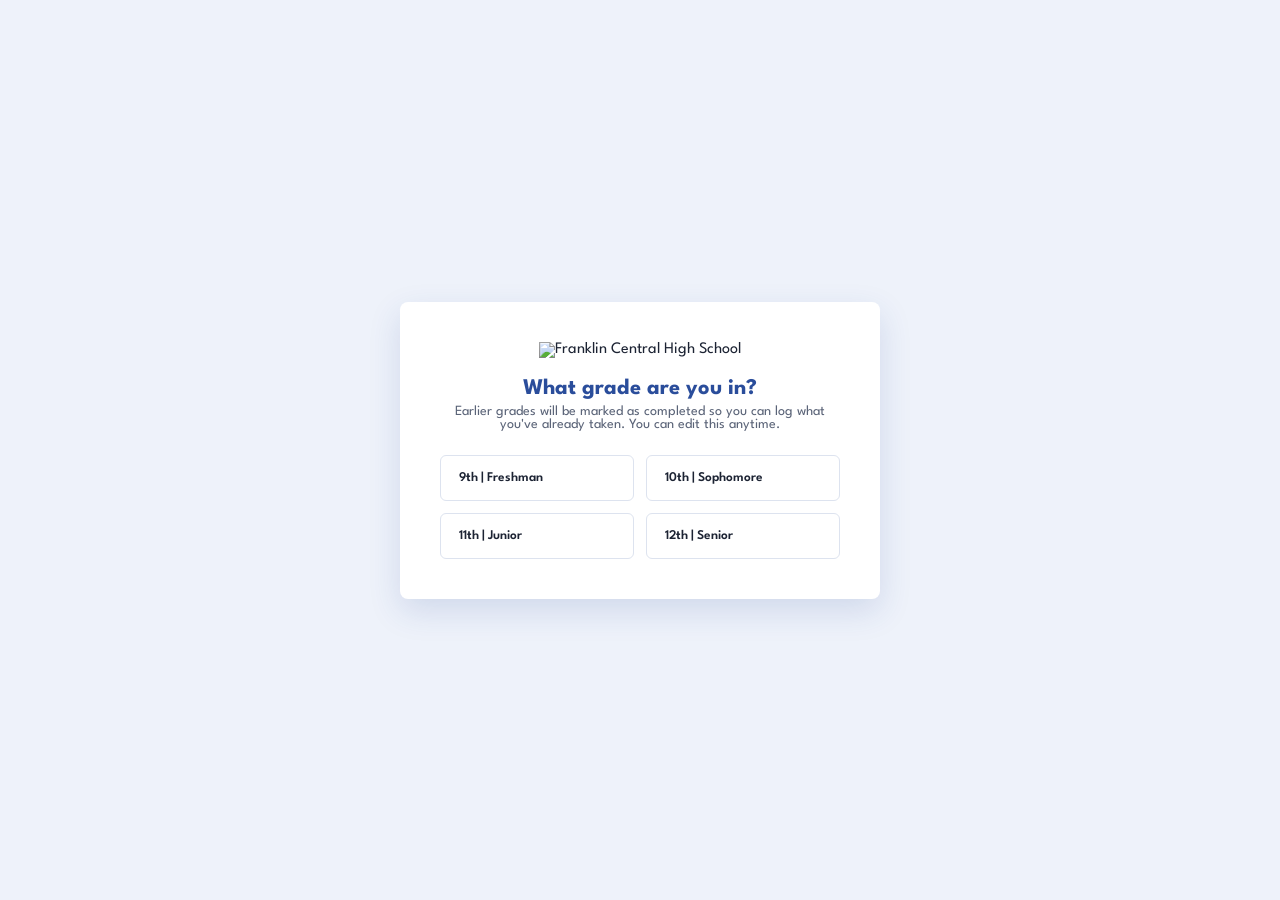
==== commit 7467b59f: "Add files via upload" ====
--- a/index.html
+++ b/index.html
@@ -92,6 +92,7 @@
 </nav>
 
 <div id="catalogView">
+  <div class="guide-notice" id="guideNotice" role="status" hidden></div>
   <div class="filter-row">
     <div class="search-wrap">
       <input type="text" id="searchInput" placeholder="Search courses&hellip;" autocomplete="off">
@@ -103,6 +104,7 @@
   <div class="layout">
     <nav class="dept-rail" id="deptRail" aria-label="Departments">
       <h3 class="dept-rail-heading">Departments</h3>
+      <p class="dept-year" id="schoolYearLabel"></p>
       <div id="deptRailButtons"><!-- populated by app.js --></div>
     </nav>
 
@@ -231,6 +233,8 @@
 
 <div id="readOnlyView" style="display:none;"></div>
 
+<script src="guides-parser.js"></script>
+<script src="guides-builder.js"></script>
 <script src="app.js"></script>
 </body>
 </html>
--- a/styles.css
+++ b/styles.css
@@ -474,10 +474,10 @@
   position: relative;
   transition: box-shadow 0.15s ease, border-color 0.15s ease, transform 0.15s ease;
 }
-.prog-card[data-reqcat] {
+.prog-card[data-reqcat], .prog-card[data-icccat], .prog-card[data-icctotal] {
   padding-right: 34px; /* room for chevron */
 }
-.prog-card[data-reqcat]::after {
+.prog-card[data-reqcat]::after, .prog-card[data-icccat]::after, .prog-card[data-icctotal]::after {
   content: '\276F';
   position: absolute;
   top: 16px;
@@ -485,12 +485,12 @@
   font-size: 0.75rem;
   color: var(--line);
 }
-.prog-card[data-reqcat]:hover {
+.prog-card[data-reqcat]:hover, .prog-card[data-icccat]:hover, .prog-card[data-icctotal]:hover {
   border-color: var(--blue);
   box-shadow: 0 4px 14px rgba(42,77,155,0.12);
   transform: translateY(-2px);
 }
-.prog-card[data-reqcat]:hover::after { color: var(--blue); }
+.prog-card[data-reqcat]:hover::after, .prog-card[data-icccat]:hover::after, .prog-card[data-icctotal]:hover::after { color: var(--blue); }
 .prog-card-title {
   font-family: var(--font);
   font-weight: 600;
@@ -1099,3 +1099,16 @@
 .ro-table th, .ro-table td { border: 1px solid var(--line); padding: 7px 10px; text-align: left; vertical-align: top; }
 .ro-table th { background: var(--blue-pale); color: var(--blue); font-weight: 700; }
 .ro-meta { font-size: 0.9rem; color: var(--ink-dim); margin: 0 0 12px; }
+
+/* ---- guide status notices ---- */
+.guide-notice { margin: 10px 16px 0; padding: 10px 14px; border-radius: 8px; background: #fff4cc; border: 1px solid #e0c34d; color: #4a3b00; font-size: 0.9rem; line-height: 1.4; }
+.guide-notice[hidden] { display: none; }
+.guide-notice strong { display: block; margin-bottom: 2px; }
+.badge.review { background: #fff4cc; color: #6b5200; border: 1px solid #e0c34d; }
+.review-box { background: #fff9e0; border: 1px solid #e0c34d; border-radius: 8px; padding: 8px 12px; color: #4a3b00; font-size: 0.86rem; }
+.review-box ul { margin: 4px 0 0 1.1rem; padding: 0; }
+.detail-facts { display: grid; grid-template-columns: max-content 1fr; gap: 4px 12px; font-size: 0.9rem; margin: 6px 0 0; }
+.detail-facts dt { color: var(--ink-dim, #5a6a7a); }
+.detail-facts dd { margin: 0; }
+
+.dept-year { margin: 0 0 8px; font-size: 0.78rem; color: var(--ink-dim); }
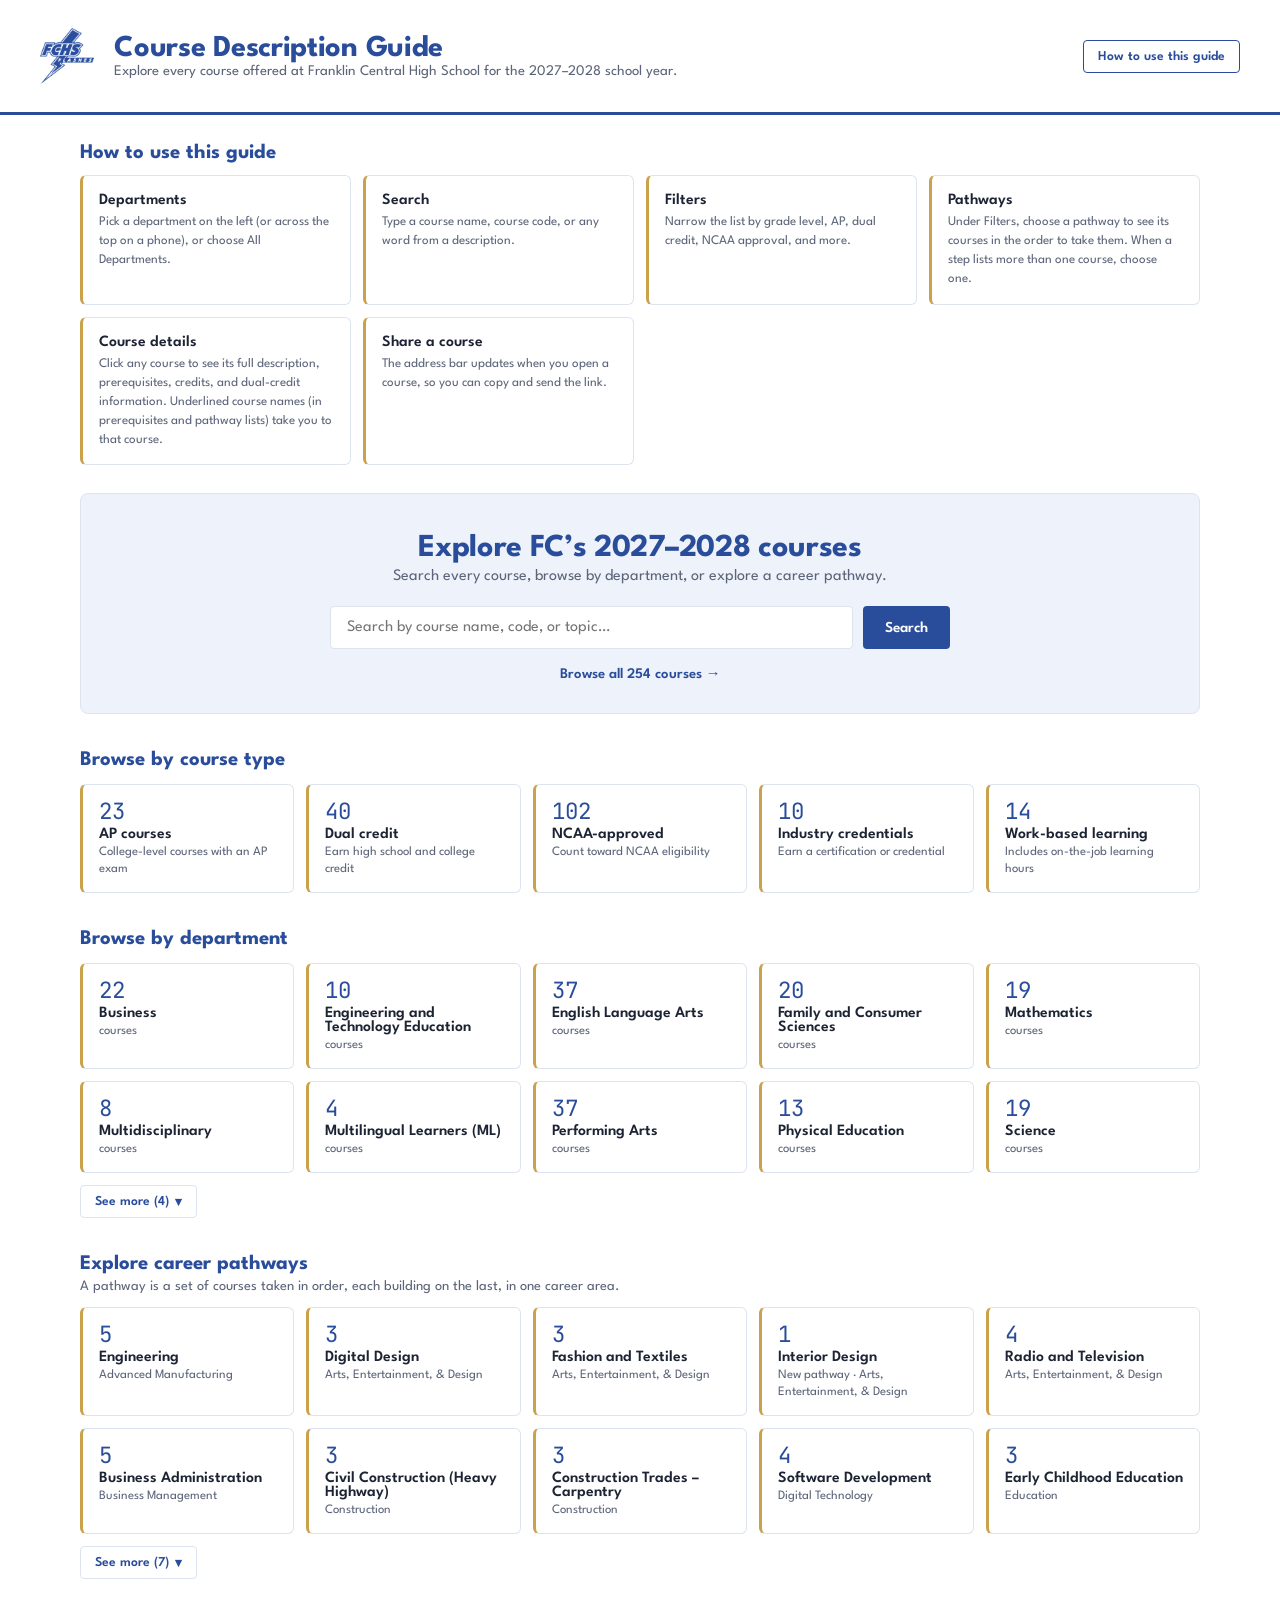
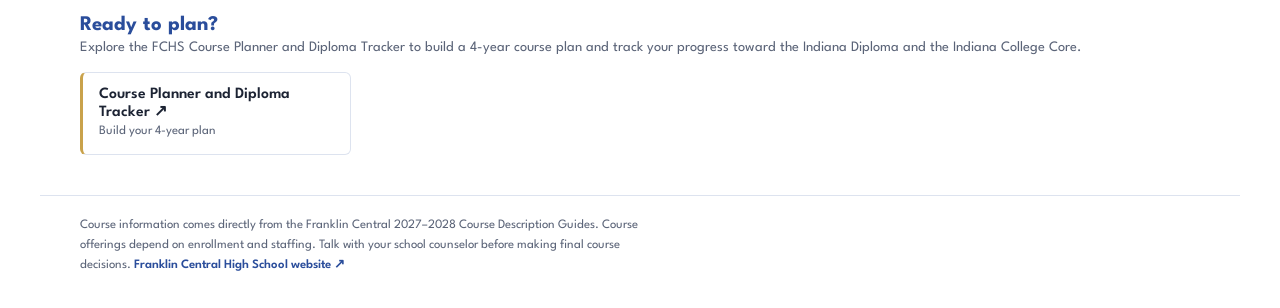
==== commit a3ce1aa7: "Add files via upload" ====
--- a/index.html
+++ b/index.html
@@ -3,238 +3,121 @@
 <head>
 <meta charset="UTF-8">
 <meta name="viewport" content="width=device-width, initial-scale=1.0">
-<title>FCHS Course Planner</title>
+<title>FCHS Course Description Guide</title>
+<link rel="icon" href="assets/logo.png">
 <link rel="preconnect" href="https://fonts.googleapis.com">
 <link href="https://fonts.googleapis.com/css2?family=League+Spartan:wght@400;500;600;700&family=JetBrains+Mono:wght@500&display=swap" rel="stylesheet">
 <link rel="stylesheet" href="styles.css">
 </head>
 <body>
 
-<div class="setup-overlay" id="setupOverlay">
-  <div class="setup-card">
-    <img src="assets/logo.png" alt="Franklin Central High School" class="setup-logo">
-    <div id="setupGradeStep">
-      <h2>What grade are you in?</h2>
-      <p>Earlier grades will be marked as completed so you can log what you've already taken. You can edit this anytime.</p>
-      <div class="setup-options grade-options">
-        <button class="setup-option" data-grade="9">9th | Freshman</button>
-        <button class="setup-option" data-grade="10">10th | Sophomore</button>
-        <button class="setup-option" data-grade="11">11th | Junior</button>
-        <button class="setup-option" data-grade="12">12th | Senior</button>
-      </div>
-    </div>
-  </div>
-</div>
-
-<div class="setup-overlay" id="helpOverlay" style="display:none;">
-  <div class="setup-card">
-    <img src="assets/logo.png" alt="Franklin Central High School" class="setup-logo">
-    <h2>How this site works</h2>
-    <ul class="help-list">
-      <li><strong>Course Catalog</strong> | browse by department, search, or filter (AP, dual credit, pathway, and more). Click a course to see full details.</li>
-      <li><strong>My Schedule</strong> | click "Add to Schedule" on any course. It lands in Semester 1 or 2 automatically; toggle S1/S2 to move it. More than 7 in a semester goes to Alternatives.</li>
-      <li><strong>Year tabs</strong> | Junior High through 12th Grade, each with its own schedule. Mark past years as completed to log real credit.</li>
-      <li><strong>Indiana Diploma Progress</strong> | see how your planned courses add up against graduation requirements and readiness seals. Click any requirement to see exactly which courses count toward it.</li>
-      <li><strong>Indiana College Core</strong> | tracks dual-credit and AP progress toward the 30-credit college certificate.</li>
-    </ul>
-    <button class="setup-option" id="helpCloseBtn" style="text-align:center;font-weight:600;color:var(--blue);">Got it</button>
-  </div>
-</div>
-
 <header class="masthead">
   <div class="masthead-inner">
-    <img src="assets/logo.png" alt="Franklin Central High School" class="masthead-logo">
+    <a href="#" id="homeLogo" class="masthead-home" aria-label="Course Description Guide home"><img src="assets/logo.png" alt="Franklin Central High School" class="masthead-logo"></a>
     <div>
-      <h1>Course Planner</h1>
-      <p class="masthead-sub">Build your schedule and track your progress toward graduation, readiness seals, and the Indiana College Core.</p>
+      <h1>Course Description Guide</h1>
+      <p class="masthead-sub">Explore every course offered at Franklin Central High School<span id="yearLabel"></span>.</p>
     </div>
   </div>
   <div class="masthead-actions">
-    <button class="who-btn" id="whoBtn">&#128100; <span id="whoBtnLabel">My Plan</span></button>
-    <button class="change-plan-btn" id="changePlanBtn">Change Grade</button>
-    <button class="print-btn" id="printOpenBtn">Print / Save</button>
-    <button class="print-btn" id="shareOpenBtn" style="background:var(--gold);color:var(--ink);">Share Link</button>
+    <button class="who-btn" id="helpBtn">How to use this guide</button>
   </div>
 </header>
 
-<nav class="year-tabs" id="yearTabs" style="display:none;">
-  <!-- populated by app.js in Four-Year Builder mode -->
-</nav>
+<div id="loadWarning" class="load-warning" style="display:none;" role="status"></div>
 
-<section class="schedule-tray" id="scheduleTray">
-  <div class="schedule-tray-header">
-    <h2 id="scheduleTitle">My Schedule</h2>
-    <span class="schedule-count" id="scheduleCount">0 / 7 classes</span>
-    <button class="schedule-collapse-btn" id="scheduleCollapseBtn" aria-label="Collapse schedule">&#9650;</button>
-  </div>
-  <div id="scheduleBody">
-    <div class="semester-columns">
-      <div class="semester-col">
-        <h3>Semester 1</h3>
-        <div id="sem1Items"><p class="schedule-empty">No courses yet.</p></div>
-      </div>
-      <div class="semester-col">
-        <h3>Semester 2</h3>
-        <div id="sem2Items"><p class="schedule-empty">No courses yet.</p></div>
-      </div>
-    </div>
-    <div class="alternates-section">
-      <h3>Alternatives <span class="alt-note">(beyond your 7 classes)</span></h3>
-      <div id="alternateItems"><p class="schedule-empty">None yet.</p></div>
-    </div>
-  </div>
-</section>
+<div id="mockupBanner" class="mockup-banner" style="display:none;" role="note"></div>
 
-<nav class="view-tabs">
-  <button class="view-tab active" data-view="catalog">Course Catalog</button>
-  <button class="view-tab" data-view="progress">Indiana Diploma Progress</button>
-  <button class="view-tab" data-view="icc">Indiana College Core Progress</button>
-</nav>
+<main id="homeView" class="home" style="display:none;" aria-labelledby="homeTitle">
+  <section class="home-howto" aria-labelledby="howtoTitle">
+    <h2 id="howtoTitle" class="home-h">How to use this guide</h2>
+    <ul class="tile-grid howto-grid" id="howtoList" data-limit-rows="2"><!-- copied from the help list below by app.js --></ul>
+  </section>
 
-<div id="catalogView">
-  <div class="guide-notice" id="guideNotice" role="status" hidden></div>
+  <section class="home-hero">
+    <h2 id="homeTitle">Explore FC’s <span id="homeYear"></span> courses</h2>
+    <p class="home-lead">Search every course, browse by department, or explore a career pathway.</p>
+    <form class="home-search" id="homeSearchForm" role="search">
+      <label for="homeSearch" class="sr-only">Search courses</label>
+      <input type="search" id="homeSearch" placeholder="Search by course name, code, or topic…" autocomplete="off">
+      <button type="submit" class="print-btn">Search</button>
+    </form>
+    <p class="home-browse"><a href="#courses" id="browseAllLink">Browse all <span id="homeCourseCount"></span> courses →</a></p>
+  </section>
+
+  <section class="home-section" aria-labelledby="quickTitle">
+    <h3 id="quickTitle" class="home-h">Browse by course type</h3>
+    <div class="tile-grid quick-grid" id="quickTiles" data-limit-rows="2"></div>
+  </section>
+
+  <section class="home-section" aria-labelledby="deptTitle">
+    <h3 id="deptTitle" class="home-h">Browse by department</h3>
+    <div class="tile-grid quick-grid" id="deptTiles" data-limit-rows="2"></div>
+  </section>
+
+  <section class="home-section" id="pathwaySection" aria-labelledby="pwTitle">
+    <h3 id="pwTitle" class="home-h">Explore career pathways</h3>
+    <p class="home-sub">A pathway is a set of courses taken in order, each building on the last, in one career area.</p>
+    <div class="tile-grid quick-grid" id="pathwayTiles" data-limit-rows="2"></div>
+  </section>
+
+  <section class="home-section" aria-labelledby="planTitle">
+    <h3 id="planTitle" class="home-h">Ready to plan?</h3>
+    <p class="home-sub">Explore the FCHS Course Planner and Diploma Tracker to build a 4-year course plan and track your progress toward the Indiana Diploma and the Indiana College Core.</p>
+    <div class="home-links" id="homeLinks"></div>
+  </section>
+</main>
+
+<div id="catalogView" style="display:none;">
+  <p class="home-crumb"><a href="#" id="backHome">← Home</a></p>
   <div class="filter-row">
     <div class="search-wrap">
-      <input type="text" id="searchInput" placeholder="Search courses&hellip;" autocomplete="off">
+      <label for="searchInput" class="sr-only">Search courses</label>
+      <input type="search" id="searchInput" placeholder="Search courses, codes, descriptions&hellip;" autocomplete="off">
     </div>
-    <button class="filters-toggle-btn" id="filtersToggleBtn">Filters</button>
+    <button class="filters-toggle-btn" id="filtersToggleBtn" aria-expanded="false" aria-controls="filterBar">Filters</button>
+    <span class="filter-count" id="resultCount"></span>
   </div>
   <div class="filter-bar" id="filterBar" style="display:none;"><!-- populated by app.js --></div>
 
   <div class="layout">
     <nav class="dept-rail" id="deptRail" aria-label="Departments">
       <h3 class="dept-rail-heading">Departments</h3>
-      <p class="dept-year" id="schoolYearLabel"></p>
       <div id="deptRailButtons"><!-- populated by app.js --></div>
     </nav>
 
-    <main class="catalog" id="catalog">
-      <!-- populated by app.js -->
+    <main class="catalog" id="catalog" aria-live="polite">
+      <p class="empty-state">Loading courses&hellip;</p>
     </main>
   </div>
 </div>
 
-<div class="progress-view" id="progressView" style="display:none;">
-  <!-- populated by app.js -->
-</div>
+<footer class="site-footer">
+  <p>Course information comes directly from the Franklin Central <span id="footerYear"></span> Course Description Guides. Course offerings depend on enrollment and staffing. Talk with your school counselor before making final course decisions.<span id="footerSchool"></span></p>
+</footer>
 
-<div class="progress-view" id="iccView" style="display:none;">
-  <!-- populated by app.js -->
-</div>
-
-<div class="detail-panel" id="detailPanel">
+<div class="detail-panel" id="detailPanel" role="dialog" aria-modal="true" aria-labelledby="detailTitle">
   <button class="detail-close" id="detailClose" aria-label="Close">&times;</button>
   <div id="detailContent"></div>
-  <div class="add-btn-row" id="addBtnRow">
-    <button class="add-btn" id="addBtn">Add to Schedule</button>
-    <button class="add-btn alt-add-btn" id="addAltBtn">Add as Alternate</button>
-  </div>
 </div>
 <div class="scrim" id="scrim"></div>
 
-<div class="detail-panel" id="reqTrayPanel">
-  <button class="detail-close" id="reqTrayClose" aria-label="Close">&times;</button>
-  <div id="reqTrayContent"></div>
-</div>
-<div class="scrim" id="reqScrim"></div>
-
-<div class="setup-overlay" id="printOverlay" style="display:none;">
-  <div class="setup-card" style="max-width:520px;text-align:left;">
-    <h2 style="text-align:center;">Print / Save</h2>
-    <p style="text-align:center;">Choose what to include, then generate. You'll get the browser's print dialog &mdash; choose "Save as PDF" there to download instead of printing.</p>
-
-    <div class="print-field">
-      <label for="printStudentName">Student name (optional, appears on the document)</label>
-      <input type="text" id="printStudentName" placeholder="e.g. Jordan Smith">
-    </div>
-
-    <div class="print-field">
-      <label>Include</label>
-      <div class="print-checkbox-list">
-        <label><input type="checkbox" id="printSchedule" checked> My Schedule</label>
-        <label><input type="checkbox" id="printDiploma" checked> Indiana Diploma Progress</label>
-        <label><input type="checkbox" id="printICC"> Indiana College Core Progress</label>
-      </div>
-    </div>
-
-    <div class="print-field" id="printYearsField">
-      <label>Which years of the schedule?</label>
-      <div class="print-checkbox-list" id="printYearsList"><!-- populated by app.js --></div>
-    </div>
-
-    <div class="print-field">
-      <label><input type="checkbox" id="printSignatures" checked> Include signature lines (student, parent/guardian, counselor)</label>
-    </div>
-
-    <div class="setup-options" style="margin-top:8px;">
-      <button class="setup-option" id="printGenerateBtn" style="text-align:center;font-weight:600;color:var(--blue);">Generate</button>
-      <button class="setup-option" id="printCancelBtn" style="text-align:center;color:var(--ink-dim);">Cancel</button>
-    </div>
+<div class="setup-overlay" id="helpOverlay" style="display:none;">
+  <div class="setup-card" role="dialog" aria-modal="true" aria-labelledby="helpTitle">
+    <img src="assets/logo.png" alt="" class="setup-logo">
+    <h2 id="helpTitle">How to use this guide</h2>
+    <ul class="help-list" id="helpList">
+      <li><strong>Departments</strong> | pick a department on the left (or across the top on a phone), or choose All Departments.</li>
+      <li><strong>Search</strong> | type a course name, course code, or any word from a description.</li>
+      <li><strong>Filters</strong> | narrow the list by grade level, AP, dual credit, NCAA approval, and more.</li>
+      <li><strong>Pathways</strong> | under Filters, choose a pathway to see its courses in the order to take them. When a step lists more than one course, choose one.</li>
+      <li><strong>Course details</strong> | click any course to see its full description, prerequisites, credits, and dual-credit information. Underlined course names (in prerequisites and pathway lists) take you to that course.</li>
+      <li><strong>Share a course</strong> | the address bar updates when you open a course, so you can copy and send the link.</li>
+    </ul>
+    <button class="setup-option" id="helpCloseBtn" style="text-align:center;font-weight:600;color:var(--blue);">Got it</button>
   </div>
 </div>
 
-<div id="printDoc"></div>
-
-<div class="setup-overlay" id="profileOverlay" style="display:none;">
-  <div class="setup-card" style="max-width:440px;text-align:left;">
-    <h2 style="text-align:center;">Whose plan is this?</h2>
-    <p style="text-align:center;">Switch between students, or add a new one. No password needed &mdash; anyone using this device can switch between profiles.</p>
-
-    <div id="profileList" class="profile-list"><!-- populated by app.js --></div>
-
-    <div class="print-field" style="margin-top:18px;">
-      <label>Add a schedule</label>
-      <div style="display:flex;gap:8px;">
-        <input type="text" id="newChildName" placeholder="e.g. Jordan" style="flex:1;padding:9px 12px;border:1px solid var(--line);border-radius:4px;font-family:var(--font);font-size:0.9rem;">
-        <button class="filter-chip" id="addChildBtn" style="border-radius:4px;">Add</button>
-      </div>
-    </div>
-
-    <button class="setup-option" id="profilePanelCloseBtn" style="text-align:center;color:var(--ink-dim);margin-top:16px;">Close</button>
-  </div>
-</div>
-
-<div class="setup-overlay" id="shareOverlay" style="display:none;">
-  <div class="setup-card" style="max-width:520px;text-align:left;">
-    <h2 style="text-align:center;">Share this plan</h2>
-    <p style="text-align:center;">This link contains the full plan (schedule, diploma progress, and ICC progress) as it looks right now. Anyone who opens it sees a read-only snapshot &mdash; it won't update if you change the plan later.</p>
-    <div class="print-field">
-      <label>Link</label>
-      <input type="text" id="shareLinkOutput" readonly style="width:100%;padding:9px 12px;border:1px solid var(--line);border-radius:4px;font-family:var(--mono);font-size:0.78rem;">
-    </div>
-    <div class="setup-options">
-      <button class="setup-option" id="shareCopyBtn" style="text-align:center;font-weight:600;color:var(--blue);">Copy Link</button>
-      <button class="setup-option" id="shareCloseBtn" style="text-align:center;color:var(--ink-dim);">Close</button>
-    </div>
-  </div>
-</div>
-
-<div id="readOnlyBanner" style="display:none;">
-  <span>&#128065; Viewing <strong id="readOnlyName">a shared plan</strong> &mdash; read-only snapshot</span>
-  <button class="filter-chip" id="saveCopyBtn" style="border-radius:4px;">Save a Copy</button>
-</div>
-
-<div class="setup-overlay" id="saveCopyOverlay" style="display:none;">
-  <div class="setup-card" style="max-width:460px;text-align:left;">
-    <h2 style="text-align:center;">Save this plan</h2>
-    <div id="saveCopyReplaceOption" style="display:none;margin-bottom:14px;">
-      <button class="setup-option" id="saveCopyReplaceBtn" style="text-align:center;font-weight:600;color:#C9453E;"></button>
-    </div>
-    <div class="print-field">
-      <label>Save as new, under this name</label>
-      <input type="text" id="saveCopyNewName" style="width:100%;padding:9px 12px;border:1px solid var(--line);border-radius:4px;font-family:var(--font);font-size:0.9rem;">
-    </div>
-    <div class="setup-options">
-      <button class="setup-option" id="saveCopyNewBtn" style="text-align:center;font-weight:600;color:var(--blue);">Save as New</button>
-      <button class="setup-option" id="saveCopyCancelBtn" style="text-align:center;color:var(--ink-dim);">Cancel</button>
-    </div>
-  </div>
-</div>
-
-<div id="readOnlyView" style="display:none;"></div>
-
-<script src="guides-parser.js"></script>
-<script src="guides-builder.js"></script>
 <script src="app.js"></script>
 </body>
 </html>
--- a/styles.css
+++ b/styles.css
@@ -1,3 +1,4 @@
+/* Visual design matches the FCHS Course Planner (Schedule Builder). */
 :root {
   --blue: #2A4D9B;
   --blue-dark: #1F3A78;
@@ -21,6 +22,16 @@
   -webkit-font-smoothing: antialiased;
 }
 
+.sr-only {
+  position: absolute; width: 1px; height: 1px; padding: 0; margin: -1px;
+  overflow: hidden; clip: rect(0,0,0,0); white-space: nowrap; border: 0;
+}
+
+button:focus-visible, a:focus-visible, select:focus-visible {
+  outline: 2px solid var(--blue);
+  outline-offset: 2px;
+}
+
 /* ---- Masthead ---- */
 .masthead {
   padding: 28px 40px;
@@ -31,15 +42,8 @@
   flex-wrap: wrap;
   gap: 24px;
 }
-.masthead-inner {
-  display: flex;
-  align-items: center;
-  gap: 20px;
-}
-.masthead-logo {
-  height: 56px;
-  width: auto;
-}
+.masthead-inner { display: flex; align-items: center; gap: 20px; }
+.masthead-logo { height: 56px; width: auto; }
 .masthead h1 {
   font-family: var(--font);
   font-weight: 700;
@@ -48,11 +52,32 @@
   color: var(--blue);
   letter-spacing: -0.01em;
 }
-.masthead-sub {
-  margin: 2px 0 0;
-  color: var(--ink-dim);
-  font-size: 0.92rem;
-}
+.masthead-sub { margin: 2px 0 0; color: var(--ink-dim); font-size: 0.92rem; }
+.masthead-actions { display: flex; gap: 10px; align-items: center; }
+.who-btn {
+  background: var(--white);
+  border: 1.5px solid var(--blue);
+  color: var(--blue);
+  font-family: var(--font);
+  font-weight: 600;
+  font-size: 0.85rem;
+  padding: 9px 14px;
+  border-radius: 4px;
+  cursor: pointer;
+}
+.who-btn:hover { background: var(--blue-pale); }
+
+/* ---- Load warning ---- */
+.load-warning {
+  background: #FCEFC7;
+  border-bottom: 2px solid var(--gold);
+  padding: 12px 40px;
+  font-size: 0.88rem;
+  color: var(--ink);
+  line-height: 1.5;
+}
+.load-warning strong { color: #8A6A1F; }
+
 /* ---- Filter row (search + Filters toggle) ---- */
 .filter-row {
   max-width: 1200px;
@@ -61,8 +86,9 @@
   display: flex;
   gap: 10px;
   align-items: center;
-}
-.search-wrap { flex: 1; max-width: 320px; }
+  flex-wrap: wrap;
+}
+.search-wrap { flex: 1; max-width: 360px; min-width: 200px; }
 #searchInput {
   background: var(--white);
   border: 1.5px solid var(--line);
@@ -73,11 +99,7 @@
   font-size: 0.95rem;
   width: 100%;
 }
-#searchInput:focus {
-  outline: 2px solid var(--blue);
-  outline-offset: 1px;
-  border-color: var(--blue);
-}
+#searchInput:focus { outline: 2px solid var(--blue); outline-offset: 1px; border-color: var(--blue); }
 #searchInput::placeholder { color: var(--ink-dim); }
 .filters-toggle-btn {
   background: var(--white);
@@ -93,110 +115,59 @@
 .filters-toggle-btn:hover { border-color: var(--blue); color: var(--blue); }
 .filters-toggle-btn.active { background: var(--blue); color: var(--white); border-color: var(--blue); }
 
-/* ---- Schedule tray ---- */
-.schedule-tray {
-  border-bottom: 1px solid var(--line);
-  padding: 20px 40px;
+/* ---- Filter bar ---- */
+.filter-bar {
   max-width: 1200px;
   margin: 0 auto;
-  background: var(--blue-pale);
-}
-.schedule-tray-header {
-  display: flex;
-  align-items: baseline;
-  gap: 12px;
-  margin-bottom: 10px;
-}
-.schedule-tray-header h2 {
-  font-family: var(--font);
+  padding: 14px 40px;
+  border-bottom: 1px solid var(--line);
+  display: flex;
+  gap: 8px;
+  flex-wrap: wrap;
+  align-items: center;
+}
+.filter-group {
+  display: flex;
+  gap: 4px;
+  flex-wrap: wrap;
+  align-items: center;
+  border-right: 1px solid var(--line);
+  padding-right: 10px;
+  margin-right: 2px;
+}
+.filter-group:last-of-type { border-right: none; }
+.filter-group-label {
+  font-size: 0.72rem;
   font-weight: 700;
-  font-size: 1.15rem;
-  margin: 0;
-  color: var(--blue);
-}
-.schedule-count {
-  font-family: var(--mono);
-  font-size: 0.75rem;
-  color: var(--ink-dim);
-}
-.schedule-collapse-btn {
-  margin-left: auto;
-  background: none;
+  text-transform: uppercase;
+  letter-spacing: 0.05em;
+  color: var(--blue);
+  margin-right: 4px;
+}
+.filter-chip {
+  background: var(--white);
   border: 1px solid var(--line);
   color: var(--ink-dim);
-  border-radius: 4px;
-  width: 26px;
-  height: 26px;
-  font-size: 0.65rem;
-  cursor: pointer;
-  transition: transform 0.2s ease;
-}
-.schedule-collapse-btn:hover { border-color: var(--blue); color: var(--blue); }
-.schedule-collapse-btn.collapsed { transform: rotate(180deg); }
-#scheduleBody { transition: none; }
-.schedule-tray.collapsed #scheduleBody { display: none; }
-.schedule-empty {
-  color: var(--ink-dim);
-  font-size: 0.88rem;
-  margin: 0;
-}
-.schedule-items {
-  display: flex;
-  flex-direction: column;
-  gap: 8px;
-}
-.schedule-row {
-  display: flex;
-  flex-direction: column;
-  gap: 8px;
-  background: var(--white);
-  border: 1px solid var(--line);
-  border-left: 3px solid var(--blue);
-  border-radius: 4px;
-  padding: 12px 14px;
-  cursor: pointer;
-}
-.schedule-row:hover { border-left-color: var(--gold); }
-.schedule-row-top {
-  display: flex;
-  align-items: center;
-  gap: 10px;
-}
-.schedule-row-main { flex: 1; min-width: 0; }
-.schedule-row-title {
-  flex: 1;
-  min-width: 0;
-  font-family: var(--font);
-  font-weight: 600;
-  font-size: 0.95rem;
-  margin: 0;
-  color: var(--ink);
-  white-space: nowrap;
-  overflow: hidden;
-  text-overflow: ellipsis;
-}
-.schedule-row-meta {
+  font-family: var(--font);
   font-size: 0.8rem;
-  color: var(--ink-dim);
-  margin: 0;
-}
-.schedule-row-details {
-  font-size: 0.8rem;
-  color: var(--ink-dim);
-  margin: 4px 0 0;
-  line-height: 1.4;
-}
-.schedule-chip-remove {
+  font-weight: 500;
+  padding: 6px 12px;
+  border-radius: 16px;
+  cursor: pointer;
+}
+.filter-chip:hover { border-color: var(--blue); }
+.filter-chip.active { background: var(--blue); color: var(--white); border-color: var(--blue); }
+.filter-clear {
   background: none;
   border: none;
   color: var(--ink-dim);
-  cursor: pointer;
-  font-size: 1.2rem;
-  line-height: 1;
-  padding: 2px 4px;
-  flex-shrink: 0;
-}
-.schedule-chip-remove:hover { color: var(--blue); }
+  font-family: var(--font);
+  font-size: 0.78rem;
+  text-decoration: underline;
+  cursor: pointer;
+  margin-left: auto;
+}
+.filter-count { font-family: var(--mono); font-size: 0.75rem; color: var(--ink-dim); }
 
 /* ---- Layout ---- */
 .layout {
@@ -205,16 +176,6 @@
   max-width: 1200px;
   margin: 0 auto;
 }
-@media (max-width: 780px) {
-  .layout { grid-template-columns: 1fr; }
-  .dept-rail { flex-direction: row; flex-wrap: nowrap; overflow-x: auto; -webkit-overflow-scrolling: touch; border-right: none; border-bottom: 1px solid var(--line); }
-  .dept-item { white-space: nowrap; flex-shrink: 0; }
-  .year-tabs { flex-wrap: nowrap; overflow-x: auto; -webkit-overflow-scrolling: touch; }
-  .year-tab { flex-shrink: 0; }
-  .filter-bar { flex-wrap: nowrap; overflow-x: auto; -webkit-overflow-scrolling: touch; }
-  .filter-group { flex-shrink: 0; }
-  .masthead-logo { height: 40px; }
-}
 
 /* ---- Department rail ---- */
 .dept-rail {
@@ -223,6 +184,16 @@
   border-right: 1px solid var(--line);
   padding: 20px 0;
 }
+.dept-rail-heading {
+  font-family: var(--font);
+  font-weight: 700;
+  font-size: 0.8rem;
+  text-transform: uppercase;
+  letter-spacing: 0.06em;
+  color: var(--blue);
+  margin: 0 0 10px 24px;
+}
+#deptRailButtons { display: flex; flex-direction: column; }
 .dept-item {
   background: none;
   border: none;
@@ -248,33 +219,58 @@
   background: var(--blue-pale);
   font-weight: 700;
 }
-.dept-count {
-  color: var(--ink-dim);
-  font-family: var(--mono);
-  font-size: 0.72rem;
-  flex-shrink: 0;
-}
+.dept-item.missing { font-style: italic; }
+.dept-count { color: var(--ink-dim); font-family: var(--mono); font-size: 0.72rem; flex-shrink: 0; }
 
 /* ---- Catalog / ledger ---- */
-.catalog { padding: 24px 40px 80px; }
+.catalog { padding: 24px 40px 80px; min-width: 0; }
 .dept-heading {
   font-family: var(--font);
   font-weight: 700;
   font-size: 1.5rem;
   color: var(--blue);
-  margin: 8px 0 20px;
-}
+  margin: 8px 0 12px;
+}
+.dept-section + .dept-section { margin-top: 40px; }
+.dept-note {
+  background: var(--blue-pale);
+  border: 1px solid var(--line);
+  border-left: 3px solid var(--gold);
+  border-radius: 4px;
+  padding: 10px 14px;
+  font-size: 0.84rem;
+  line-height: 1.5;
+  color: var(--ink);
+  margin: 0 0 16px;
+}
+.dept-note p { margin: 0; }
+.dept-note p + p { margin-top: 6px; }
 
 .course-row {
   display: grid;
   grid-template-columns: 1fr auto;
   gap: 16px;
   padding: 16px 0;
+  border: none;
   border-top: 1px solid var(--line);
   cursor: pointer;
   align-items: start;
-}
-.course-row:hover .course-title { color: var(--blue); }
+  width: 100%;
+  background: none;
+  text-align: left;
+  font-family: var(--font);
+  color: inherit;
+}
+/* Pathway list in the course tray */
+#detailContent .pathway-list { margin: 0; padding-left: 22px; }
+#detailContent .pathway-list li { margin: 0 0 8px; padding-left: 2px; }
+#detailContent .pathway-list li::marker { color: var(--blue); font-weight: 700; }
+#detailContent .pathway-list li:last-child { margin-bottom: 0; }
+.pw-current { color: var(--ink); }
+#detailContent .pw-also { margin: 12px 0 0; }
+#detailContent .pw-note { margin: 12px 0 0; font-size: 0.78rem; color: var(--ink-dim); }
+
+.course-row:hover .course-title, .course-row:focus-visible .course-title { color: var(--blue); }
 .course-title {
   font-family: var(--font);
   font-weight: 600;
@@ -289,12 +285,11 @@
   gap: 12px;
   flex-wrap: wrap;
 }
-.course-code {
-  font-family: var(--mono);
-  font-size: 0.72rem;
-  color: var(--ink-dim);
-}
-.badges { display: flex; gap: 6px; flex-shrink: 0; flex-wrap: wrap; justify-content: flex-end; max-width: 220px; }
+.course-code { font-family: var(--mono); font-size: 0.72rem; color: var(--ink-dim); }
+.course-prereq { font-size: 0.8rem; color: var(--ink-dim); margin: 4px 0 0; }
+.course-prereq strong { color: var(--ink); font-weight: 600; }
+
+.badges { display: flex; gap: 6px; flex-shrink: 0; flex-wrap: wrap; justify-content: flex-end; max-width: 240px; }
 .badge {
   font-size: 0.7rem;
   font-family: var(--font);
@@ -308,19 +303,17 @@
 .badge.dual { border-color: var(--gold); color: #A9832E; }
 .badge.req { border-color: var(--blue); color: var(--blue); }
 .badge.ap { border-color: var(--blue-dark); color: var(--white); background: var(--blue-dark); }
-.badge.inschedule { border-color: var(--blue); color: var(--white); background: var(--blue); }
-
-.empty-state {
-  color: var(--ink-dim);
-  padding: 40px 0;
-  font-size: 0.95rem;
-}
+.badge.seal { border-color: #3D8B5F; color: #3D8B5F; }
+.badge.pathway { border-color: var(--gold); color: #A9832E; }
+.badge.icc { border-color: #6B4C9A; color: #6B4C9A; }
+
+.empty-state { color: var(--ink-dim); padding: 40px 0; font-size: 0.95rem; line-height: 1.6; }
 
 /* ---- Detail panel ---- */
 .detail-panel {
   position: fixed;
-  top: 0; right: -440px;
-  width: 420px; max-width: 92vw;
+  top: 0; right: -480px;
+  width: 460px; max-width: 92vw;
   height: 100%;
   background: var(--white);
   border-left: 1px solid var(--line);
@@ -329,8 +322,9 @@
   transition: right 0.25s ease;
   z-index: 20;
   box-shadow: -8px 0 24px rgba(0,0,0,0.06);
-}
-.detail-panel.open { right: 0; }
+  visibility: hidden;
+}
+.detail-panel.open { right: 0; visibility: visible; }
 .detail-close {
   position: absolute;
   top: 20px; right: 20px;
@@ -362,11 +356,14 @@
   font-family: var(--mono);
   font-size: 0.78rem;
   color: var(--ink-dim);
-  margin-bottom: 20px;
-}
+  margin-bottom: 14px;
+}
+#detailContent .badges { justify-content: flex-start; max-width: none; margin-bottom: 4px; }
 #detailContent h3 {
   font-family: var(--font);
   font-size: 0.78rem;
+  text-transform: uppercase;
+  letter-spacing: 0.05em;
   color: var(--blue);
   margin: 22px 0 8px;
   font-weight: 700;
@@ -378,6 +375,7 @@
   margin: 0 0 6px;
 }
 #detailContent ul { margin: 0; padding-left: 18px; }
+#detailContent a { color: var(--blue); font-weight: 600; }
 .dc-block {
   background: var(--blue-pale);
   border: 1px solid var(--line);
@@ -386,337 +384,26 @@
   font-size: 0.86rem;
 }
 .dc-block strong { color: var(--blue); }
-
-.add-btn-row { margin-top: 28px; display: flex; flex-direction: column; gap: 8px; }
-.add-btn {
-  display: block;
-  width: 100%;
-  padding: 12px;
-  background: var(--blue);
-  color: var(--white);
-  border: none;
-  border-radius: 4px;
-  font-family: var(--font);
-  font-weight: 600;
-  font-size: 0.9rem;
-  cursor: pointer;
-}
-.add-btn:hover { background: var(--blue-dark); }
-.add-btn.added {
-  background: var(--white);
-  color: var(--blue);
-  border: 1.5px solid var(--blue);
-}
-.add-btn.alt-add-btn {
-  background: var(--white);
-  color: var(--ink);
-  border: 1.5px solid var(--line);
-}
-.add-btn.alt-add-btn:hover { border-color: var(--gold); color: #A9832E; background: var(--white); }
-
-/* ---- View tabs ---- */
-.view-tabs {
-  max-width: 1200px;
-  margin: 0 auto;
-  padding: 0 40px;
-  display: flex;
-  gap: 4px;
-  border-bottom: 1px solid var(--line);
-}
-.view-tab {
-  background: none;
-  border: none;
-  border-bottom: 3px solid transparent;
-  padding: 14px 18px 12px;
-  font-family: var(--font);
-  font-weight: 600;
-  font-size: 0.92rem;
-  color: var(--ink-dim);
-  cursor: pointer;
-}
-.view-tab:hover { color: var(--ink); }
-.view-tab.active { color: var(--blue); border-bottom-color: var(--blue); }
-
-/* ---- Progress view ---- */
-.progress-view {
-  max-width: 1200px;
-  margin: 0 auto;
-  padding: 28px 40px 80px;
-}
-.progress-intro {
-  color: var(--ink-dim);
-  font-size: 0.9rem;
-  max-width: 68ch;
-  line-height: 1.6;
-  margin: 0 0 28px;
-}
-.progress-section-title {
-  font-family: var(--font);
-  font-weight: 700;
-  font-size: 1.3rem;
-  color: var(--blue);
-  margin: 40px 0 16px;
-  padding-top: 24px;
+#detailContent .dc-block p { font-size: 0.86rem; }
+#detailContent .dc-block p:last-child { margin-bottom: 0; }
+.course-link {
+  background: none; border: none; padding: 0;
+  font: inherit; color: var(--blue); font-weight: 600;
+  text-decoration: underline; cursor: pointer; text-align: left;
+}
+.course-link:hover { color: var(--blue-dark); }
+#detailContent .detail-source {
+  margin-top: 28px;
+  padding-top: 14px;
   border-top: 1px solid var(--line);
-}
-.progress-section-title:first-of-type { border-top: none; padding-top: 0; margin-top: 0; }
-
-.diploma-grid {
-  display: grid;
-  grid-template-columns: repeat(auto-fit, minmax(280px, 1fr));
-  gap: 16px;
-}
-.prog-card {
-  border: 1px solid var(--line);
-  border-radius: 6px;
-  padding: 16px 18px;
-  background: var(--white);
-  position: relative;
-  transition: box-shadow 0.15s ease, border-color 0.15s ease, transform 0.15s ease;
-}
-.prog-card[data-reqcat], .prog-card[data-icccat], .prog-card[data-icctotal] {
-  padding-right: 34px; /* room for chevron */
-}
-.prog-card[data-reqcat]::after, .prog-card[data-icccat]::after, .prog-card[data-icctotal]::after {
-  content: '\276F';
-  position: absolute;
-  top: 16px;
-  right: 14px;
-  font-size: 0.75rem;
-  color: var(--line);
-}
-.prog-card[data-reqcat]:hover, .prog-card[data-icccat]:hover, .prog-card[data-icctotal]:hover {
-  border-color: var(--blue);
-  box-shadow: 0 4px 14px rgba(42,77,155,0.12);
-  transform: translateY(-2px);
-}
-.prog-card[data-reqcat]:hover::after, .prog-card[data-icccat]:hover::after, .prog-card[data-icctotal]:hover::after { color: var(--blue); }
-.prog-card-title {
-  font-family: var(--font);
-  font-weight: 600;
-  font-size: 0.95rem;
-  margin: 0 0 8px;
-  display: flex;
-  justify-content: space-between;
-  align-items: baseline;
-  gap: 8px;
-}
-.prog-card-count {
-  font-family: var(--mono);
   font-size: 0.78rem;
   color: var(--ink-dim);
-  flex-shrink: 0;
-}
-.prog-bar-track {
-  height: 8px;
-  background: var(--blue-pale);
-  border-radius: 4px;
-  overflow: hidden;
-  margin-bottom: 8px;
-}
-.prog-bar-fill {
-  height: 100%;
-  background: var(--blue);
-  border-radius: 4px;
-  transition: width 0.3s ease;
-}
-.prog-bar-fill.complete { background: #3D8B5F; }
-.prog-subitems {
-  font-size: 0.78rem;
-  color: var(--ink-dim);
-  margin: 0;
-  line-height: 1.6;
-}
-.prog-subitems .met { color: #3D8B5F; }
-.prog-subitems .unmet { color: var(--ink-dim); }
-
-.seal-card {
-  border: 1px solid var(--line);
-  border-radius: 6px;
-  padding: 20px 22px;
-  margin-bottom: 16px;
-  background: var(--white);
-}
-.seal-card-header {
-  display: flex;
-  justify-content: space-between;
-  align-items: center;
-  margin-bottom: 14px;
-}
-.seal-card-title {
-  font-family: var(--font);
-  font-weight: 700;
-  font-size: 1.05rem;
-  color: var(--blue);
-  margin: 0;
-}
-.seal-status {
-  font-size: 0.75rem;
-  font-family: var(--font);
-  font-weight: 600;
-  padding: 4px 10px;
-  border-radius: 12px;
-  background: var(--blue-pale);
-  color: var(--blue);
-}
-.seal-status.complete { background: #E5F3EA; color: #3D8B5F; }
-.seal-criteria { list-style: none; margin: 0; padding: 0; display: flex; flex-direction: column; gap: 8px; }
-.seal-criteria li {
-  font-size: 0.86rem;
-  color: var(--ink);
-  padding-left: 24px;
-  position: relative;
-  line-height: 1.4;
-}
-.seal-criteria .check {
-  position: absolute;
-  left: 0;
-  font-weight: 700;
-}
-.seal-criteria .check.yes { color: #3D8B5F; }
-.seal-criteria .check.no { color: var(--ink-dim); }
-.seal-criteria .manual-tag {
-  font-size: 0.72rem;
-  color: var(--gold);
-  font-weight: 600;
-  margin-left: 6px;
-}
-
-.manual-panel {
-  border: 1px dashed var(--line);
-  border-radius: 6px;
-  padding: 20px 22px;
-  margin: 24px 0 40px;
-  background: var(--blue-pale);
-}
-.manual-panel h3 {
-  font-family: var(--font);
-  font-weight: 700;
-  font-size: 1rem;
-  color: var(--blue);
-  margin: 0 0 6px;
-}
-.manual-panel p {
-  font-size: 0.85rem;
-  color: var(--ink-dim);
-  margin: 0 0 16px;
-}
-.manual-grid {
-  display: grid;
-  grid-template-columns: repeat(auto-fit, minmax(200px, 1fr));
-  gap: 14px;
-}
-.manual-field label {
-  display: block;
-  font-size: 0.78rem;
-  font-weight: 600;
-  color: var(--ink);
-  margin-bottom: 4px;
-}
-.manual-field input[type="number"],
-.manual-field input[type="text"] {
-  width: 100%;
-  padding: 8px 10px;
-  border: 1px solid var(--line);
-  border-radius: 4px;
-  font-family: var(--font);
-  font-size: 0.9rem;
-}
-.manual-field.checkbox { display: flex; align-items: center; gap: 8px; }
-.manual-field.checkbox label { margin: 0; }
-
-.coming-soon {
-  font-size: 0.78rem;
-  color: var(--ink-dim);
-  font-style: italic;
-}
-
-/* ---- Two-semester schedule + alternates ---- */
-.semester-columns {
-  display: grid;
-  grid-template-columns: 1fr 1fr;
-  gap: 16px;
-}
-@media (max-width: 700px) {
-  .semester-columns { grid-template-columns: 1fr; }
-}
-.semester-col h3 {
-  font-family: var(--font);
-  font-weight: 700;
-  font-size: 0.85rem;
-  color: var(--blue);
-  margin: 0 0 8px;
-  text-transform: none;
-}
-.alternates-section {
-  margin-top: 18px;
-  padding-top: 16px;
-  border-top: 1px dashed var(--line);
-}
-.alternates-section h3 {
-  font-family: var(--font);
-  font-weight: 700;
-  font-size: 0.85rem;
-  color: var(--ink);
-  margin: 0 0 8px;
-}
-.alt-note {
-  font-weight: 400;
-  color: var(--ink-dim);
-  font-size: 0.78rem;
-}
-.badge.alt { border-color: var(--ink-dim); color: var(--ink-dim); }
-
-.sem-toggle {
-  display: inline-flex;
-  gap: 4px;
-  margin-top: 6px;
-}
-.sem-btn {
-  background: var(--white);
-  border: 1px solid var(--line);
-  color: var(--ink-dim);
-  font-family: var(--mono);
-  font-size: 0.7rem;
-  padding: 3px 8px;
-  border-radius: 3px;
-  cursor: pointer;
-}
-.sem-btn.active { background: var(--blue); color: var(--white); border-color: var(--blue); }
-
-.move-btn {
-  display: inline-block;
-  margin-top: 6px;
-  background: none;
-  border: 1px solid var(--blue);
-  color: var(--blue);
-  font-family: var(--font);
-  font-size: 0.75rem;
-  font-weight: 600;
-  padding: 4px 10px;
-  border-radius: 3px;
-  cursor: pointer;
-}
-.move-btn:hover { background: var(--blue); color: var(--white); }
-.move-disabled {
-  display: inline-block;
-  margin-top: 6px;
-  font-size: 0.75rem;
-  color: var(--ink-dim);
-  font-style: italic;
-}
-
-.add-btn.alternate { border-color: var(--gold); color: #A9832E; }
-
-.sem-btn:disabled {
-  opacity: 0.35;
-  cursor: not-allowed;
-}
-
-/* ---- Setup overlay (mode + grade picker) ---- */
+}
+
+/* ---- Help overlay ---- */
 .setup-overlay {
   position: fixed; inset: 0;
-  background: var(--blue-pale);
+  background: rgba(238,242,250,0.96);
   z-index: 50;
   display: flex;
   align-items: center;
@@ -727,168 +414,26 @@
   background: var(--white);
   border-radius: 8px;
   padding: 40px;
-  max-width: 480px;
+  max-width: 520px;
   width: 100%;
+  max-height: 100%;
+  overflow-y: auto;
   box-shadow: 0 12px 32px rgba(42,77,155,0.15);
   text-align: center;
 }
 .setup-logo { height: 48px; margin-bottom: 20px; }
-.setup-card h2 {
-  font-family: var(--font);
-  font-weight: 700;
-  font-size: 1.4rem;
-  color: var(--blue);
-  margin: 0 0 6px;
-}
-.setup-card p {
-  color: var(--ink-dim);
-  font-size: 0.88rem;
-  margin: 0 0 24px;
-}
-.setup-options {
-  display: flex;
-  flex-direction: column;
-  gap: 12px;
-}
-.setup-options.grade-options {
-  flex-direction: row;
-  flex-wrap: wrap;
-  justify-content: center;
-}
+.setup-card h2 { font-family: var(--font); font-weight: 700; font-size: 1.4rem; color: var(--blue); margin: 0 0 16px; }
 .setup-option {
   background: var(--white);
   border: 1.5px solid var(--line);
   border-radius: 6px;
-  padding: 16px 18px;
-  text-align: left;
-  cursor: pointer;
-  font-family: var(--font);
-  display: flex;
-  flex-direction: column;
-  gap: 4px;
-}
-.setup-options.grade-options .setup-option {
-  flex: 1 1 45%;
-  text-align: center;
-  font-weight: 600;
-  color: var(--ink);
+  padding: 14px 18px;
+  cursor: pointer;
+  font-family: var(--font);
+  font-size: 0.95rem;
+  width: 100%;
 }
 .setup-option:hover { border-color: var(--blue); background: var(--blue-pale); }
-.setup-option strong { color: var(--blue); font-size: 1rem; }
-.setup-option span { color: var(--ink-dim); font-size: 0.82rem; }
-
-/* ---- Year tabs (Four-Year Builder mode) ---- */
-.year-tabs {
-  max-width: 1200px;
-  margin: 0 auto;
-  padding: 16px 40px 0;
-  display: flex;
-  gap: 8px;
-  flex-wrap: wrap;
-  align-items: center;
-}
-.year-tab {
-  background: var(--white);
-  border: 1.5px solid var(--line);
-  color: var(--ink-dim);
-  font-family: var(--font);
-  font-weight: 600;
-  font-size: 0.85rem;
-  padding: 8px 14px;
-  border-radius: 20px;
-  cursor: pointer;
-  display: flex;
-  align-items: center;
-  gap: 6px;
-}
-.year-tab:hover { border-color: var(--blue); }
-.year-tab.active { background: var(--blue); color: var(--white); border-color: var(--blue); }
-.year-tab-status {
-  font-size: 0.68rem;
-  font-family: var(--mono);
-  opacity: 0.85;
-}
-.year-tab-status.completed::before { content: '\2713 '; }
-
-.change-plan-btn {
-  background: none;
-  border: 1px solid var(--line);
-  color: var(--ink-dim);
-  font-family: var(--font);
-  font-size: 0.78rem;
-  padding: 8px 12px;
-  border-radius: 4px;
-  cursor: pointer;
-  margin-left: 8px;
-}
-.change-plan-btn:hover { border-color: var(--blue); color: var(--blue); }
-
-.dept-rail-heading {
-  font-family: var(--font);
-  font-weight: 700;
-  font-size: 0.8rem;
-  text-transform: uppercase;
-  letter-spacing: 0.06em;
-  color: var(--blue);
-  margin: 0 0 10px 24px;
-}
-
-.badge.seal { border-color: #3D8B5F; color: #3D8B5F; }
-
-.full-year-btn { padding: 3px 10px; }
-
-.badge.pathway { border-color: var(--gold); color: #A9832E; }
-
-/* ---- Filter bar ---- */
-.filter-bar {
-  max-width: 1200px;
-  margin: 0 auto;
-  padding: 14px 40px;
-  border-bottom: 1px solid var(--line);
-  display: flex;
-  gap: 8px;
-  flex-wrap: wrap;
-  align-items: center;
-}
-.filter-group {
-  display: flex;
-  gap: 4px;
-  border-right: 1px solid var(--line);
-  padding-right: 10px;
-  margin-right: 2px;
-}
-.filter-group:last-of-type { border-right: none; }
-.filter-chip {
-  background: var(--white);
-  border: 1px solid var(--line);
-  color: var(--ink-dim);
-  font-family: var(--font);
-  font-size: 0.8rem;
-  font-weight: 500;
-  padding: 6px 12px;
-  border-radius: 16px;
-  cursor: pointer;
-}
-.filter-chip:hover { border-color: var(--blue); }
-.filter-chip.active { background: var(--blue); color: var(--white); border-color: var(--blue); }
-.filter-clear {
-  background: none;
-  border: none;
-  color: var(--ink-dim);
-  font-family: var(--font);
-  font-size: 0.78rem;
-  text-decoration: underline;
-  cursor: pointer;
-  margin-left: auto;
-}
-.filter-count {
-  font-family: var(--mono);
-  font-size: 0.75rem;
-  color: var(--ink-dim);
-}
-
-.badge.icc { border-color: #6B4C9A; color: #6B4C9A; }
-
 .help-list {
   list-style: none;
   margin: 0 0 24px;
@@ -898,217 +443,195 @@
   flex-direction: column;
   gap: 10px;
 }
-.help-list li {
-  font-size: 0.85rem;
-  color: var(--ink);
-  line-height: 1.5;
-}
+.help-list li { font-size: 0.88rem; color: var(--ink); line-height: 1.5; }
 .help-list strong { color: var(--blue); }
 
-.badge.more { border-color: var(--ink-dim); color: var(--ink-dim); font-weight: 600; }
-
-/* ---- Masthead actions / print button ---- */
-.masthead-actions { display: flex; gap: 10px; align-items: center; }
-.print-btn {
-  background: var(--blue);
-  border: none;
-  color: var(--white);
-  font-family: var(--font);
-  font-weight: 600;
-  font-size: 0.85rem;
-  padding: 10px 16px;
-  border-radius: 4px;
-  cursor: pointer;
-}
-.print-btn:hover { background: var(--blue-dark); }
-
-/* ---- Print options modal fields ---- */
-.print-field { margin-bottom: 18px; }
-.print-field > label {
-  display: block;
-  font-family: var(--font);
-  font-weight: 700;
-  font-size: 0.82rem;
-  color: var(--blue);
-  margin-bottom: 8px;
-}
-.print-field input[type="text"] {
-  width: 100%;
-  padding: 9px 12px;
+/* ---- Footer ---- */
+.site-footer {
+  border-top: 1px solid var(--line);
+  padding: 20px 40px 32px;
+  max-width: 1200px;
+  margin: 0 auto;
+}
+.site-footer p { font-size: 0.8rem; color: var(--ink-dim); line-height: 1.55; margin: 0; max-width: 80ch; }
+
+/* ---- Mobile ---- */
+@media (max-width: 780px) {
+  .masthead { padding: 20px; gap: 14px; }
+  .masthead h1 { font-size: 1.5rem; }
+  .masthead-logo { height: 40px; }
+  .filter-row, .filter-bar, .load-warning, .site-footer { padding-left: 20px; padding-right: 20px; }
+  .layout { grid-template-columns: minmax(0, 1fr); }
+  .dept-rail { min-width: 0; border-right: none; border-bottom: 1px solid var(--line); padding: 10px 0; }
+  .dept-rail-heading { display: none; }
+  #deptRailButtons { flex-direction: row; flex-wrap: nowrap; overflow-x: auto; -webkit-overflow-scrolling: touch; padding: 0 12px; }
+  .dept-item { white-space: nowrap; flex-shrink: 0; border-left: none; border-bottom: 3px solid transparent; padding: 10px 12px; }
+  .dept-item.active { border-bottom-color: var(--blue); }
+  .catalog { padding: 16px 20px 60px; }
+  .course-row { grid-template-columns: 1fr; gap: 8px; }
+  .badges { justify-content: flex-start; max-width: none; }
+  .detail-panel { padding: 24px 20px; }
+}
+
+/* ---- Pathway filter + pathway view ---- */
+.filter-select {
+  background: var(--white);
   border: 1px solid var(--line);
-  border-radius: 4px;
-  font-family: var(--font);
-  font-size: 0.9rem;
-}
-.print-checkbox-list { display: flex; flex-direction: column; gap: 8px; }
-.print-checkbox-list label {
-  display: flex;
-  align-items: center;
-  gap: 8px;
-  font-size: 0.88rem;
-  color: var(--ink);
-  cursor: pointer;
-}
-
-/* =========================================================
-   PRINT DOCUMENT (hidden on screen, shown only when printing)
-   ========================================================= */
-#printDoc { display: none; }
-
-/* Using display:none (not visibility:hidden) so hidden elements are fully removed from
-   the layout - visibility:hidden still reserves space, which was padding out extra blank pages. */
-body.printing > *:not(#printDoc) { display: none !important; }
-body.printing #printDoc { display: block !important; }
-
-@media print {
-  #printDoc {
-    font-family: Georgia, 'Times New Roman', serif;
-    color: #000;
-  }
-  .print-page { page-break-after: always; padding: 0.3in; }
-  .print-page:last-child { page-break-after: auto; }
-  .print-header { display: flex; align-items: center; gap: 16px; border-bottom: 2px solid #000; padding-bottom: 10px; margin-bottom: 16px; }
-  .print-header img { height: 44px; }
-  .print-header h1 { font-size: 1.3rem; margin: 0; }
-  .print-header p { font-size: 0.85rem; margin: 2px 0 0; }
-  .print-section-title { font-size: 1.1rem; font-weight: bold; border-bottom: 1px solid #000; margin: 0 0 10px; padding-bottom: 4px; }
-  .print-table { width: 100%; border-collapse: collapse; margin-bottom: 16px; font-size: 0.85rem; }
-  .print-table th, .print-table td { border: 1px solid #999; padding: 5px 8px; text-align: left; vertical-align: top; }
-  .print-table th { background: #eee; }
-  .print-meta-line { font-size: 0.9rem; margin: 0 0 14px; }
-  .print-sig-block { margin-top: 40px; }
-  .print-sig-line { display: flex; align-items: flex-end; gap: 10px; margin-bottom: 30px; }
-  .print-sig-line .line { flex: 1; border-bottom: 1px solid #000; height: 1px; }
-  .print-sig-line .sig-label { font-size: 0.85rem; white-space: nowrap; }
-  .print-note { font-size: 0.78rem; color: #444; margin-top: 4px; }
-}
-
-.schedule-row.has-warning { border-left-color: #C9453E; }
-.schedule-row-warning {
-  color: #C9453E;
-  font-size: 0.8rem;
-  font-weight: 600;
-  margin: 4px 0 0;
-}
-
-.move-year-select {
-  flex-shrink: 0;
-  background: var(--white);
-  border: 1px solid var(--line);
-  color: var(--ink-dim);
-  font-family: var(--font);
-  font-size: 0.78rem;
-  padding: 4px 8px;
-  border-radius: 3px;
-  cursor: pointer;
-}
-.move-year-select:hover { border-color: var(--blue); color: var(--blue); }
-
-/* ---- Who / profile switcher ---- */
-.who-btn {
-  background: var(--white);
-  border: 1.5px solid var(--blue);
-  color: var(--blue);
-  font-family: var(--font);
-  font-weight: 600;
-  font-size: 0.85rem;
-  padding: 9px 14px;
-  border-radius: 4px;
-  cursor: pointer;
-}
-.who-btn:hover { background: var(--blue-pale); }
-
-.profile-list { display: flex; flex-direction: column; gap: 6px; margin-top: 8px; }
-.profile-row {
-  display: flex;
-  align-items: center;
-  gap: 8px;
-  border: 1px solid var(--line);
-  border-radius: 4px;
-  padding: 10px 12px;
-}
-.profile-row.active { border-color: var(--blue); background: var(--blue-pale); }
-.profile-row-name {
-  flex: 1;
-  font-family: var(--font);
-  font-weight: 600;
-  font-size: 0.9rem;
-  color: var(--ink);
-  cursor: pointer;
-  background: none;
-  border: none;
-  text-align: left;
-  padding: 0;
-}
-.profile-row.active .profile-row-name { color: var(--blue); }
-.profile-row-icon-btn {
-  background: none;
-  border: none;
-  color: var(--ink-dim);
-  cursor: pointer;
-  font-size: 0.9rem;
-  padding: 2px 4px;
-}
-.profile-row-icon-btn:hover { color: var(--blue); }
-.profile-row-icon-btn.danger:hover { color: #C9453E; }
-
-.filter-select {
-  background: var(--white);
-  border: 1px solid var(--line);
-  color: var(--ink-dim);
+  color: var(--ink);
   font-family: var(--font);
   font-size: 0.8rem;
   padding: 6px 10px;
   border-radius: 16px;
   cursor: pointer;
-  max-width: 190px;
-}
-.filter-select:hover { border-color: var(--blue); }
-
-/* ---- Read-only shared plan view ---- */
-#readOnlyBanner {
-  background: #FCEFC7;
-  border-bottom: 2px solid var(--gold);
-  padding: 12px 40px;
-  display: flex;
-  align-items: center;
-  justify-content: space-between;
-  gap: 12px;
-  font-family: var(--font);
-  font-size: 0.9rem;
-  color: var(--ink);
-}
-#readOnlyView {
-  max-width: 900px;
-  margin: 0 auto;
-  padding: 28px 40px 80px;
-}
-.ro-section {
-  margin-bottom: 36px;
-  padding-bottom: 24px;
-  border-bottom: 1px solid var(--line);
-}
-.ro-section-title {
-  font-family: var(--font);
-  font-weight: 700;
-  font-size: 1.2rem;
-  color: var(--blue);
-  margin: 0 0 14px;
-}
-.ro-table { width: 100%; border-collapse: collapse; margin-bottom: 14px; font-size: 0.88rem; }
-.ro-table th, .ro-table td { border: 1px solid var(--line); padding: 7px 10px; text-align: left; vertical-align: top; }
-.ro-table th { background: var(--blue-pale); color: var(--blue); font-weight: 700; }
-.ro-meta { font-size: 0.9rem; color: var(--ink-dim); margin: 0 0 12px; }
-
-/* ---- guide status notices ---- */
-.guide-notice { margin: 10px 16px 0; padding: 10px 14px; border-radius: 8px; background: #fff4cc; border: 1px solid #e0c34d; color: #4a3b00; font-size: 0.9rem; line-height: 1.4; }
-.guide-notice[hidden] { display: none; }
-.guide-notice strong { display: block; margin-bottom: 2px; }
-.badge.review { background: #fff4cc; color: #6b5200; border: 1px solid #e0c34d; }
-.review-box { background: #fff9e0; border: 1px solid #e0c34d; border-radius: 8px; padding: 8px 12px; color: #4a3b00; font-size: 0.86rem; }
-.review-box ul { margin: 4px 0 0 1.1rem; padding: 0; }
-.detail-facts { display: grid; grid-template-columns: max-content 1fr; gap: 4px 12px; font-size: 0.9rem; margin: 6px 0 0; }
-.detail-facts dt { color: var(--ink-dim, #5a6a7a); }
-.detail-facts dd { margin: 0; }
-
-.dept-year { margin: 0 0 8px; font-size: 0.78rem; color: var(--ink-dim); }
+  max-width: 260px;
+}
+.filter-select:hover, .filter-select:focus { border-color: var(--blue); }
+.pw-intro { color: var(--ink-dim); font-size: 0.92rem; margin: 0 0 16px; }
+.pw-steps { list-style: none; margin: 0; padding: 0; }
+.pw-step { display: grid; grid-template-columns: 40px 1fr; gap: 14px; margin-bottom: 22px; }
+.pw-step-num {
+  width: 34px; height: 34px; border-radius: 50%;
+  background: var(--blue); color: var(--white);
+  font-weight: 700; font-size: 1rem;
+  display: flex; align-items: center; justify-content: center;
+  margin-top: 4px;
+}
+.pw-step:not(:last-child) .pw-step-num { box-shadow: 0 0 0 4px var(--blue-pale); }
+.pw-step-label {
+  font-size: 0.78rem; font-weight: 700; text-transform: uppercase; letter-spacing: 0.05em;
+  color: var(--blue); margin: 8px 0 4px;
+}
+.pw-choose { color: #A9832E; font-weight: 700; text-transform: none; letter-spacing: 0; }
+#detailContent .pw-choose { font-size: 0.78rem; }
+.pw-step-body .course-row:first-of-type { border-top: none; }
+.pw-source { font-size: 0.78rem; color: var(--ink-dim); line-height: 1.5; margin: 8px 0 12px; max-width: 80ch; }
+.pw-back { margin-left: 0; padding: 0; font-size: 0.85rem; }
+#detailContent .pw-view { margin: 12px 0 0; font-size: 0.82rem; }
+
+/* ---- Home page ---- */
+.masthead-home { display: inline-flex; border-radius: 4px; }
+.mockup-banner {
+  background: #FCEFC7; border-bottom: 2px solid var(--gold);
+  padding: 10px 40px; font-size: 0.86rem; color: var(--ink); text-align: center;
+}
+.home { max-width: 1200px; margin: 0 auto; padding: 0 40px 40px; }
+.home-hero {
+  background: var(--blue-pale);
+  border: 1px solid var(--line);
+  border-radius: 8px;
+  padding: 40px 40px 32px;
+  margin: 28px 0 8px;
+  text-align: center;
+}
+.home-hero h2 { font-size: 2rem; font-weight: 700; color: var(--blue); margin: 0 0 6px; letter-spacing: -0.01em; }
+.home-lead { color: var(--ink-dim); font-size: 1rem; margin: 0 0 22px; }
+.home-search { display: flex; gap: 10px; max-width: 620px; margin: 0 auto; }
+.home-search input {
+  flex: 1; min-width: 0;
+  border: 1.5px solid var(--line); border-radius: 4px;
+  padding: 13px 16px; font-family: var(--font); font-size: 1rem; color: var(--ink); background: var(--white);
+}
+.home-search input:focus { outline: 2px solid var(--blue); outline-offset: 1px; border-color: var(--blue); }
+.home-search .print-btn { padding: 12px 22px; font-size: 0.95rem; }
+.print-btn {
+  background: var(--blue); border: none; color: var(--white);
+  font-family: var(--font); font-weight: 600; border-radius: 4px; cursor: pointer;
+}
+.print-btn:hover { background: var(--blue-dark); }
+.home-browse { margin: 16px 0 0; font-size: 0.92rem; }
+.home-browse a, .home-crumb a, .site-footer a { color: var(--blue); font-weight: 600; text-decoration: none; }
+.home-browse a:hover, .home-crumb a:hover, .site-footer a:hover { text-decoration: underline; }
+
+.home-section { margin-top: 36px; }
+.home-h { font-size: 1.3rem; font-weight: 700; color: var(--blue); margin: 0 0 6px; }
+.home-sub { color: var(--ink-dim); font-size: 0.9rem; margin: 0 0 14px; }
+.home-section > .home-h + .tile-grid { margin-top: 14px; }
+
+.tile-grid { display: grid; gap: 12px; }
+.quick-grid { grid-template-columns: repeat(auto-fill, minmax(200px, 1fr)); }
+.dept-grid { grid-template-columns: repeat(auto-fill, minmax(230px, 1fr)); }
+.tile {
+  display: flex; flex-direction: column; gap: 3px;
+  background: var(--white);
+  border: 1px solid var(--line);
+  border-left: 3px solid var(--gold);
+  border-radius: 6px;
+  padding: 14px 16px;
+  text-decoration: none; color: var(--ink);
+  transition: box-shadow 0.15s ease, border-color 0.15s ease, transform 0.15s ease;
+}
+a.tile:hover, a.tile:focus-visible {
+  border-color: var(--blue); box-shadow: 0 4px 14px rgba(42,77,155,0.12); transform: translateY(-2px);
+}
+.tile-title { font-weight: 600; font-size: 0.98rem; }
+.tile-sub { font-size: 0.8rem; color: var(--ink-dim); line-height: 1.35; }
+.tile-count { font-family: var(--mono); font-size: 1.4rem; color: var(--blue); line-height: 1.1; }
+.quick-tile { border-left-color: var(--gold); }
+.tile-missing { opacity: 0.6; border-left-color: var(--line); }
+.tile-placeholder { border-style: dashed; border-left-style: dashed; color: var(--ink-dim); background: var(--blue-pale); }
+
+.cluster-grid { display: grid; grid-template-columns: repeat(auto-fill, minmax(260px, 1fr)); gap: 14px; }
+.cluster { border: 1px solid var(--line); border-radius: 6px; padding: 14px 16px; }
+.cluster-h { font-size: 0.75rem; font-weight: 700; text-transform: uppercase; letter-spacing: 0.06em; color: var(--blue); margin: 0 0 8px; }
+.cluster-list { list-style: none; margin: 0; padding: 0; }
+.cluster-list li + li { border-top: 1px solid var(--line); }
+.cluster-list a {
+  display: flex; justify-content: space-between; align-items: baseline; gap: 10px;
+  padding: 8px 0; text-decoration: none; color: var(--ink); font-weight: 600; font-size: 0.92rem;
+}
+.cluster-list a:hover span:first-child { color: var(--blue); text-decoration: underline; }
+.tile-meta { font-family: var(--mono); font-size: 0.7rem; color: var(--ink-dim); font-weight: 500; flex-shrink: 0; }
+
+.home-steps { margin: 10px 0 0; padding-left: 22px; display: grid; gap: 6px; }
+.home-steps li { font-size: 0.95rem; line-height: 1.5; }
+.home-steps li::marker { color: var(--blue); font-weight: 700; }
+.home-steps strong { color: var(--blue); }
+.home-links { display: grid; grid-template-columns: repeat(auto-fill, minmax(260px, 1fr)); gap: 12px; margin-top: 18px; }
+.link-tile { border-left-color: var(--gold); }
+
+.home-crumb { max-width: 1200px; margin: 0 auto; padding: 14px 40px 0; font-size: 0.88rem; }
+
+@media (max-width: 780px) {
+  .home { padding: 0 16px 32px; }
+  .home-hero { padding: 26px 18px 22px; margin-top: 16px; }
+  .home-hero h2 { font-size: 1.5rem; }
+  .home-search { flex-direction: column; }
+  .home-crumb, .mockup-banner { padding-left: 20px; padding-right: 20px; }
+}
+
+/* ---- Home: how to use this guide ---- */
+.home-howto { margin-top: 28px; }
+.howto-grid {
+  list-style: none; margin: 12px 0 0; padding: 0;
+  display: grid; grid-template-columns: repeat(auto-fill, minmax(320px, 1fr)); gap: 10px 14px;
+}
+.howto-grid li {
+  border: 1px solid var(--line); border-radius: 6px; padding: 12px 14px;
+  display: flex; flex-direction: column; gap: 3px; background: var(--white);
+}
+.howto-grid strong { color: var(--blue); font-size: 0.92rem; }
+.howto-grid span { font-size: 0.85rem; line-height: 1.45; color: var(--ink); }
+.home-howto + .home-hero { margin-top: 28px; }
+@media (max-width: 780px) { .howto-grid { grid-template-columns: 1fr; } }
+
+/* One tile style for every home page section */
+.howto-grid { list-style: none; margin: 12px 0 0; padding: 0; grid-template-columns: repeat(auto-fill, minmax(260px, 1fr)); gap: 12px; }
+.howto-grid li.tile { gap: 3px; }
+.howto-grid .tile-sub { color: var(--ink-dim); font-size: 0.82rem; line-height: 1.45; }
+.home-section > .home-sub + .tile-grid { margin-top: 0; }
+@media (max-width: 780px) { .howto-grid { grid-template-columns: 1fr; } }
+.howto-grid li.tile { border: 1px solid var(--line); border-left: 3px solid var(--gold); padding: 14px 16px; }
+.howto-grid .tile-title { font-size: 0.98rem; font-weight: 600; color: var(--ink); line-height: 1.3; }
+
+/* ---- Home: two rows per section, "See more" ---- */
+.tile[hidden] { display: none; }
+.see-more {
+  display: inline-flex; align-items: center; gap: 6px;
+  margin-top: 12px; padding: 8px 14px;
+  background: var(--white); border: 1.5px solid var(--line); border-radius: 4px;
+  color: var(--blue); font-family: var(--font); font-weight: 600; font-size: 0.85rem; cursor: pointer;
+}
+.see-more:hover { border-color: var(--blue); background: var(--blue-pale); }
+.see-more::after { content: '\25BE'; font-size: 0.8rem; }
+.see-more[aria-expanded="true"]::after { content: '\25B4'; }
+.see-more[hidden] { display: none; }
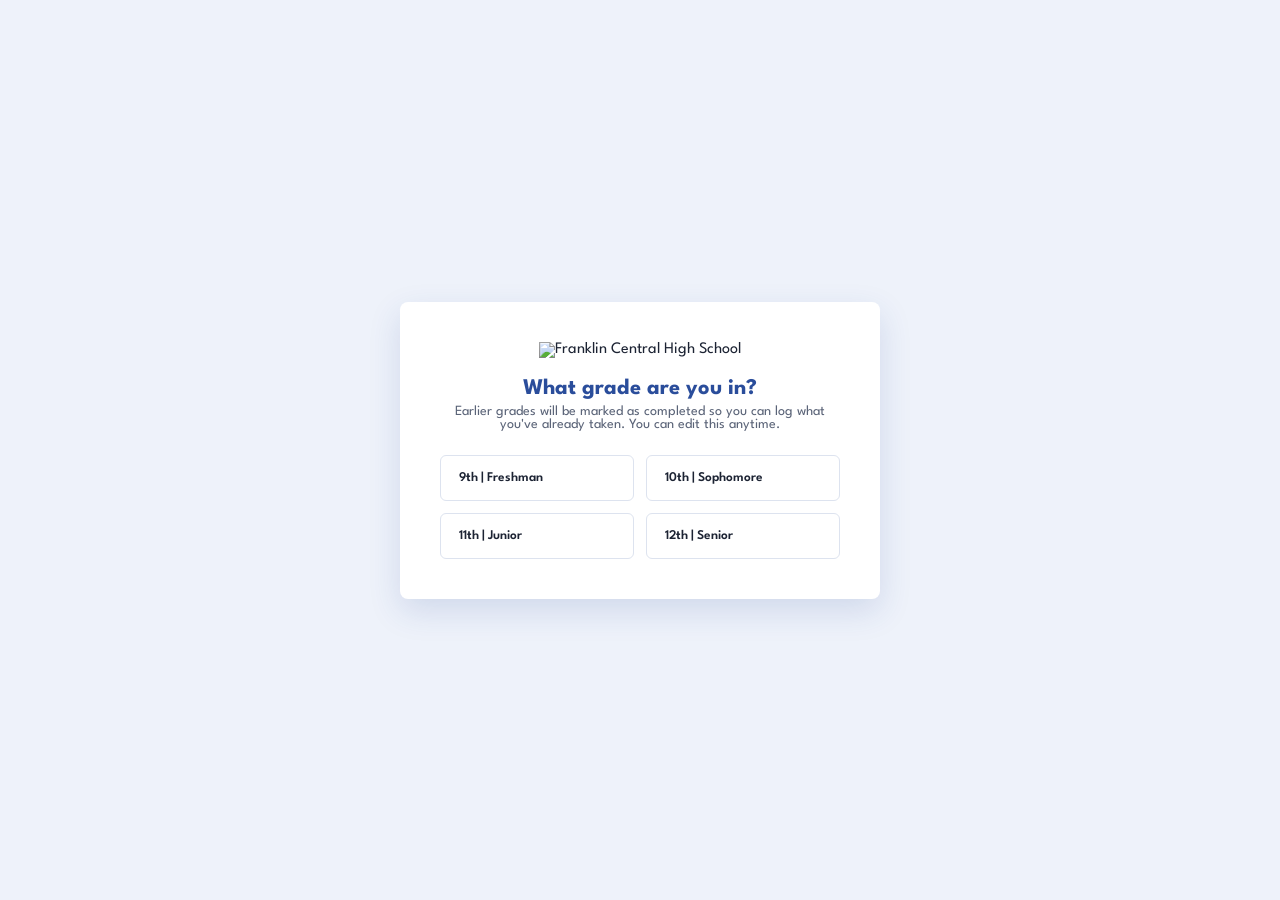
==== commit b038a088: "Revert "Delete index.html" This reverts commit c68daaab6e420d95d9a32b1d14908c68ee9ec0cb." ====
--- a/index.html
+++ b/index.html
@@ -3,121 +3,238 @@
 <head>
 <meta charset="UTF-8">
 <meta name="viewport" content="width=device-width, initial-scale=1.0">
-<title>FCHS Course Description Guide</title>
-<link rel="icon" href="assets/logo.png">
+<title>FCHS Course Planner</title>
 <link rel="preconnect" href="https://fonts.googleapis.com">
 <link href="https://fonts.googleapis.com/css2?family=League+Spartan:wght@400;500;600;700&family=JetBrains+Mono:wght@500&display=swap" rel="stylesheet">
 <link rel="stylesheet" href="styles.css">
 </head>
 <body>
 
+<div class="setup-overlay" id="setupOverlay">
+  <div class="setup-card">
+    <img src="assets/logo.png" alt="Franklin Central High School" class="setup-logo">
+    <div id="setupGradeStep">
+      <h2>What grade are you in?</h2>
+      <p>Earlier grades will be marked as completed so you can log what you've already taken. You can edit this anytime.</p>
+      <div class="setup-options grade-options">
+        <button class="setup-option" data-grade="9">9th | Freshman</button>
+        <button class="setup-option" data-grade="10">10th | Sophomore</button>
+        <button class="setup-option" data-grade="11">11th | Junior</button>
+        <button class="setup-option" data-grade="12">12th | Senior</button>
+      </div>
+    </div>
+  </div>
+</div>
+
+<div class="setup-overlay" id="helpOverlay" style="display:none;">
+  <div class="setup-card">
+    <img src="assets/logo.png" alt="Franklin Central High School" class="setup-logo">
+    <h2>How this site works</h2>
+    <ul class="help-list">
+      <li><strong>Course Catalog</strong> | browse by department, search, or filter (AP, dual credit, pathway, and more). Click a course to see full details.</li>
+      <li><strong>My Schedule</strong> | click "Add to Schedule" on any course. It lands in Semester 1 or 2 automatically; toggle S1/S2 to move it. More than 7 in a semester goes to Alternatives.</li>
+      <li><strong>Year tabs</strong> | Junior High through 12th Grade, each with its own schedule. Mark past years as completed to log real credit.</li>
+      <li><strong>Indiana Diploma Progress</strong> | see how your planned courses add up against graduation requirements and readiness seals. Click any requirement to see exactly which courses count toward it.</li>
+      <li><strong>Indiana College Core</strong> | tracks dual-credit and AP progress toward the 30-credit college certificate.</li>
+    </ul>
+    <button class="setup-option" id="helpCloseBtn" style="text-align:center;font-weight:600;color:var(--blue);">Got it</button>
+  </div>
+</div>
+
 <header class="masthead">
   <div class="masthead-inner">
-    <a href="#" id="homeLogo" class="masthead-home" aria-label="Course Description Guide home"><img src="assets/logo.png" alt="Franklin Central High School" class="masthead-logo"></a>
+    <img src="assets/logo.png" alt="Franklin Central High School" class="masthead-logo">
     <div>
-      <h1>Course Description Guide</h1>
-      <p class="masthead-sub">Explore every course offered at Franklin Central High School<span id="yearLabel"></span>.</p>
+      <h1>Course Planner</h1>
+      <p class="masthead-sub">Build your schedule and track your progress toward graduation, readiness seals, and the Indiana College Core.</p>
     </div>
   </div>
   <div class="masthead-actions">
-    <button class="who-btn" id="helpBtn">How to use this guide</button>
+    <button class="who-btn" id="whoBtn">&#128100; <span id="whoBtnLabel">My Plan</span></button>
+    <button class="change-plan-btn" id="changePlanBtn">Change Grade</button>
+    <button class="print-btn" id="printOpenBtn">Print / Save</button>
+    <button class="print-btn" id="shareOpenBtn" style="background:var(--gold);color:var(--ink);">Share Link</button>
   </div>
 </header>
 
-<div id="loadWarning" class="load-warning" style="display:none;" role="status"></div>
-
-<div id="mockupBanner" class="mockup-banner" style="display:none;" role="note"></div>
-
-<main id="homeView" class="home" style="display:none;" aria-labelledby="homeTitle">
-  <section class="home-howto" aria-labelledby="howtoTitle">
-    <h2 id="howtoTitle" class="home-h">How to use this guide</h2>
-    <ul class="tile-grid howto-grid" id="howtoList" data-limit-rows="2"><!-- copied from the help list below by app.js --></ul>
-  </section>
-
-  <section class="home-hero">
-    <h2 id="homeTitle">Explore FC’s <span id="homeYear"></span> courses</h2>
-    <p class="home-lead">Search every course, browse by department, or explore a career pathway.</p>
-    <form class="home-search" id="homeSearchForm" role="search">
-      <label for="homeSearch" class="sr-only">Search courses</label>
-      <input type="search" id="homeSearch" placeholder="Search by course name, code, or topic…" autocomplete="off">
-      <button type="submit" class="print-btn">Search</button>
-    </form>
-    <p class="home-browse"><a href="#courses" id="browseAllLink">Browse all <span id="homeCourseCount"></span> courses →</a></p>
-  </section>
-
-  <section class="home-section" aria-labelledby="quickTitle">
-    <h3 id="quickTitle" class="home-h">Browse by course type</h3>
-    <div class="tile-grid quick-grid" id="quickTiles" data-limit-rows="2"></div>
-  </section>
-
-  <section class="home-section" aria-labelledby="deptTitle">
-    <h3 id="deptTitle" class="home-h">Browse by department</h3>
-    <div class="tile-grid quick-grid" id="deptTiles" data-limit-rows="2"></div>
-  </section>
-
-  <section class="home-section" id="pathwaySection" aria-labelledby="pwTitle">
-    <h3 id="pwTitle" class="home-h">Explore career pathways</h3>
-    <p class="home-sub">A pathway is a set of courses taken in order, each building on the last, in one career area.</p>
-    <div class="tile-grid quick-grid" id="pathwayTiles" data-limit-rows="2"></div>
-  </section>
-
-  <section class="home-section" aria-labelledby="planTitle">
-    <h3 id="planTitle" class="home-h">Ready to plan?</h3>
-    <p class="home-sub">Explore the FCHS Course Planner and Diploma Tracker to build a 4-year course plan and track your progress toward the Indiana Diploma and the Indiana College Core.</p>
-    <div class="home-links" id="homeLinks"></div>
-  </section>
-</main>
-
-<div id="catalogView" style="display:none;">
-  <p class="home-crumb"><a href="#" id="backHome">← Home</a></p>
+<nav class="year-tabs" id="yearTabs" style="display:none;">
+  <!-- populated by app.js in Four-Year Builder mode -->
+</nav>
+
+<section class="schedule-tray" id="scheduleTray">
+  <div class="schedule-tray-header">
+    <h2 id="scheduleTitle">My Schedule</h2>
+    <span class="schedule-count" id="scheduleCount">0 / 7 classes</span>
+    <button class="schedule-collapse-btn" id="scheduleCollapseBtn" aria-label="Collapse schedule">&#9650;</button>
+  </div>
+  <div id="scheduleBody">
+    <div class="semester-columns">
+      <div class="semester-col">
+        <h3>Semester 1</h3>
+        <div id="sem1Items"><p class="schedule-empty">No courses yet.</p></div>
+      </div>
+      <div class="semester-col">
+        <h3>Semester 2</h3>
+        <div id="sem2Items"><p class="schedule-empty">No courses yet.</p></div>
+      </div>
+    </div>
+    <div class="alternates-section">
+      <h3>Alternatives <span class="alt-note">(beyond your 7 classes)</span></h3>
+      <div id="alternateItems"><p class="schedule-empty">None yet.</p></div>
+    </div>
+  </div>
+</section>
+
+<nav class="view-tabs">
+  <button class="view-tab active" data-view="catalog">Course Catalog</button>
+  <button class="view-tab" data-view="progress">Indiana Diploma Progress</button>
+  <button class="view-tab" data-view="icc">Indiana College Core Progress</button>
+</nav>
+
+<div id="catalogView">
+  <div class="guide-notice" id="guideNotice" role="status" hidden></div>
   <div class="filter-row">
     <div class="search-wrap">
-      <label for="searchInput" class="sr-only">Search courses</label>
-      <input type="search" id="searchInput" placeholder="Search courses, codes, descriptions&hellip;" autocomplete="off">
-    </div>
-    <button class="filters-toggle-btn" id="filtersToggleBtn" aria-expanded="false" aria-controls="filterBar">Filters</button>
-    <span class="filter-count" id="resultCount"></span>
+      <input type="text" id="searchInput" placeholder="Search courses&hellip;" autocomplete="off">
+    </div>
+    <button class="filters-toggle-btn" id="filtersToggleBtn">Filters</button>
   </div>
   <div class="filter-bar" id="filterBar" style="display:none;"><!-- populated by app.js --></div>
 
   <div class="layout">
     <nav class="dept-rail" id="deptRail" aria-label="Departments">
       <h3 class="dept-rail-heading">Departments</h3>
+      <p class="dept-year" id="schoolYearLabel"></p>
       <div id="deptRailButtons"><!-- populated by app.js --></div>
     </nav>
 
-    <main class="catalog" id="catalog" aria-live="polite">
-      <p class="empty-state">Loading courses&hellip;</p>
+    <main class="catalog" id="catalog">
+      <!-- populated by app.js -->
     </main>
   </div>
 </div>
 
-<footer class="site-footer">
-  <p>Course information comes directly from the Franklin Central <span id="footerYear"></span> Course Description Guides. Course offerings depend on enrollment and staffing. Talk with your school counselor before making final course decisions.<span id="footerSchool"></span></p>
-</footer>
-
-<div class="detail-panel" id="detailPanel" role="dialog" aria-modal="true" aria-labelledby="detailTitle">
+<div class="progress-view" id="progressView" style="display:none;">
+  <!-- populated by app.js -->
+</div>
+
+<div class="progress-view" id="iccView" style="display:none;">
+  <!-- populated by app.js -->
+</div>
+
+<div class="detail-panel" id="detailPanel">
   <button class="detail-close" id="detailClose" aria-label="Close">&times;</button>
   <div id="detailContent"></div>
+  <div class="add-btn-row" id="addBtnRow">
+    <button class="add-btn" id="addBtn">Add to Schedule</button>
+    <button class="add-btn alt-add-btn" id="addAltBtn">Add as Alternate</button>
+  </div>
 </div>
 <div class="scrim" id="scrim"></div>
 
-<div class="setup-overlay" id="helpOverlay" style="display:none;">
-  <div class="setup-card" role="dialog" aria-modal="true" aria-labelledby="helpTitle">
-    <img src="assets/logo.png" alt="" class="setup-logo">
-    <h2 id="helpTitle">How to use this guide</h2>
-    <ul class="help-list" id="helpList">
-      <li><strong>Departments</strong> | pick a department on the left (or across the top on a phone), or choose All Departments.</li>
-      <li><strong>Search</strong> | type a course name, course code, or any word from a description.</li>
-      <li><strong>Filters</strong> | narrow the list by grade level, AP, dual credit, NCAA approval, and more.</li>
-      <li><strong>Pathways</strong> | under Filters, choose a pathway to see its courses in the order to take them. When a step lists more than one course, choose one.</li>
-      <li><strong>Course details</strong> | click any course to see its full description, prerequisites, credits, and dual-credit information. Underlined course names (in prerequisites and pathway lists) take you to that course.</li>
-      <li><strong>Share a course</strong> | the address bar updates when you open a course, so you can copy and send the link.</li>
-    </ul>
-    <button class="setup-option" id="helpCloseBtn" style="text-align:center;font-weight:600;color:var(--blue);">Got it</button>
-  </div>
-</div>
-
+<div class="detail-panel" id="reqTrayPanel">
+  <button class="detail-close" id="reqTrayClose" aria-label="Close">&times;</button>
+  <div id="reqTrayContent"></div>
+</div>
+<div class="scrim" id="reqScrim"></div>
+
+<div class="setup-overlay" id="printOverlay" style="display:none;">
+  <div class="setup-card" style="max-width:520px;text-align:left;">
+    <h2 style="text-align:center;">Print / Save</h2>
+    <p style="text-align:center;">Choose what to include, then generate. You'll get the browser's print dialog &mdash; choose "Save as PDF" there to download instead of printing.</p>
+
+    <div class="print-field">
+      <label for="printStudentName">Student name (optional, appears on the document)</label>
+      <input type="text" id="printStudentName" placeholder="e.g. Jordan Smith">
+    </div>
+
+    <div class="print-field">
+      <label>Include</label>
+      <div class="print-checkbox-list">
+        <label><input type="checkbox" id="printSchedule" checked> My Schedule</label>
+        <label><input type="checkbox" id="printDiploma" checked> Indiana Diploma Progress</label>
+        <label><input type="checkbox" id="printICC"> Indiana College Core Progress</label>
+      </div>
+    </div>
+
+    <div class="print-field" id="printYearsField">
+      <label>Which years of the schedule?</label>
+      <div class="print-checkbox-list" id="printYearsList"><!-- populated by app.js --></div>
+    </div>
+
+    <div class="print-field">
+      <label><input type="checkbox" id="printSignatures" checked> Include signature lines (student, parent/guardian, counselor)</label>
+    </div>
+
+    <div class="setup-options" style="margin-top:8px;">
+      <button class="setup-option" id="printGenerateBtn" style="text-align:center;font-weight:600;color:var(--blue);">Generate</button>
+      <button class="setup-option" id="printCancelBtn" style="text-align:center;color:var(--ink-dim);">Cancel</button>
+    </div>
+  </div>
+</div>
+
+<div id="printDoc"></div>
+
+<div class="setup-overlay" id="profileOverlay" style="display:none;">
+  <div class="setup-card" style="max-width:440px;text-align:left;">
+    <h2 style="text-align:center;">Whose plan is this?</h2>
+    <p style="text-align:center;">Switch between students, or add a new one. No password needed &mdash; anyone using this device can switch between profiles.</p>
+
+    <div id="profileList" class="profile-list"><!-- populated by app.js --></div>
+
+    <div class="print-field" style="margin-top:18px;">
+      <label>Add a schedule</label>
+      <div style="display:flex;gap:8px;">
+        <input type="text" id="newChildName" placeholder="e.g. Jordan" style="flex:1;padding:9px 12px;border:1px solid var(--line);border-radius:4px;font-family:var(--font);font-size:0.9rem;">
+        <button class="filter-chip" id="addChildBtn" style="border-radius:4px;">Add</button>
+      </div>
+    </div>
+
+    <button class="setup-option" id="profilePanelCloseBtn" style="text-align:center;color:var(--ink-dim);margin-top:16px;">Close</button>
+  </div>
+</div>
+
+<div class="setup-overlay" id="shareOverlay" style="display:none;">
+  <div class="setup-card" style="max-width:520px;text-align:left;">
+    <h2 style="text-align:center;">Share this plan</h2>
+    <p style="text-align:center;">This link contains the full plan (schedule, diploma progress, and ICC progress) as it looks right now. Anyone who opens it sees a read-only snapshot &mdash; it won't update if you change the plan later.</p>
+    <div class="print-field">
+      <label>Link</label>
+      <input type="text" id="shareLinkOutput" readonly style="width:100%;padding:9px 12px;border:1px solid var(--line);border-radius:4px;font-family:var(--mono);font-size:0.78rem;">
+    </div>
+    <div class="setup-options">
+      <button class="setup-option" id="shareCopyBtn" style="text-align:center;font-weight:600;color:var(--blue);">Copy Link</button>
+      <button class="setup-option" id="shareCloseBtn" style="text-align:center;color:var(--ink-dim);">Close</button>
+    </div>
+  </div>
+</div>
+
+<div id="readOnlyBanner" style="display:none;">
+  <span>&#128065; Viewing <strong id="readOnlyName">a shared plan</strong> &mdash; read-only snapshot</span>
+  <button class="filter-chip" id="saveCopyBtn" style="border-radius:4px;">Save a Copy</button>
+</div>
+
+<div class="setup-overlay" id="saveCopyOverlay" style="display:none;">
+  <div class="setup-card" style="max-width:460px;text-align:left;">
+    <h2 style="text-align:center;">Save this plan</h2>
+    <div id="saveCopyReplaceOption" style="display:none;margin-bottom:14px;">
+      <button class="setup-option" id="saveCopyReplaceBtn" style="text-align:center;font-weight:600;color:#C9453E;"></button>
+    </div>
+    <div class="print-field">
+      <label>Save as new, under this name</label>
+      <input type="text" id="saveCopyNewName" style="width:100%;padding:9px 12px;border:1px solid var(--line);border-radius:4px;font-family:var(--font);font-size:0.9rem;">
+    </div>
+    <div class="setup-options">
+      <button class="setup-option" id="saveCopyNewBtn" style="text-align:center;font-weight:600;color:var(--blue);">Save as New</button>
+      <button class="setup-option" id="saveCopyCancelBtn" style="text-align:center;color:var(--ink-dim);">Cancel</button>
+    </div>
+  </div>
+</div>
+
+<div id="readOnlyView" style="display:none;"></div>
+
+<script src="guides-parser.js"></script>
+<script src="guides-builder.js"></script>
 <script src="app.js"></script>
 </body>
 </html>
--- a/styles.css
+++ b/styles.css
@@ -1,4 +1,3 @@
-/* Visual design matches the FCHS Course Planner (Schedule Builder). */
 :root {
   --blue: #2A4D9B;
   --blue-dark: #1F3A78;
@@ -22,16 +21,6 @@
   -webkit-font-smoothing: antialiased;
 }
 
-.sr-only {
-  position: absolute; width: 1px; height: 1px; padding: 0; margin: -1px;
-  overflow: hidden; clip: rect(0,0,0,0); white-space: nowrap; border: 0;
-}
-
-button:focus-visible, a:focus-visible, select:focus-visible {
-  outline: 2px solid var(--blue);
-  outline-offset: 2px;
-}
-
 /* ---- Masthead ---- */
 .masthead {
   padding: 28px 40px;
@@ -42,8 +31,15 @@
   flex-wrap: wrap;
   gap: 24px;
 }
-.masthead-inner { display: flex; align-items: center; gap: 20px; }
-.masthead-logo { height: 56px; width: auto; }
+.masthead-inner {
+  display: flex;
+  align-items: center;
+  gap: 20px;
+}
+.masthead-logo {
+  height: 56px;
+  width: auto;
+}
 .masthead h1 {
   font-family: var(--font);
   font-weight: 700;
@@ -52,32 +48,11 @@
   color: var(--blue);
   letter-spacing: -0.01em;
 }
-.masthead-sub { margin: 2px 0 0; color: var(--ink-dim); font-size: 0.92rem; }
-.masthead-actions { display: flex; gap: 10px; align-items: center; }
-.who-btn {
-  background: var(--white);
-  border: 1.5px solid var(--blue);
-  color: var(--blue);
-  font-family: var(--font);
-  font-weight: 600;
-  font-size: 0.85rem;
-  padding: 9px 14px;
-  border-radius: 4px;
-  cursor: pointer;
-}
-.who-btn:hover { background: var(--blue-pale); }
-
-/* ---- Load warning ---- */
-.load-warning {
-  background: #FCEFC7;
-  border-bottom: 2px solid var(--gold);
-  padding: 12px 40px;
-  font-size: 0.88rem;
-  color: var(--ink);
-  line-height: 1.5;
-}
-.load-warning strong { color: #8A6A1F; }
-
+.masthead-sub {
+  margin: 2px 0 0;
+  color: var(--ink-dim);
+  font-size: 0.92rem;
+}
 /* ---- Filter row (search + Filters toggle) ---- */
 .filter-row {
   max-width: 1200px;
@@ -86,9 +61,8 @@
   display: flex;
   gap: 10px;
   align-items: center;
-  flex-wrap: wrap;
-}
-.search-wrap { flex: 1; max-width: 360px; min-width: 200px; }
+}
+.search-wrap { flex: 1; max-width: 320px; }
 #searchInput {
   background: var(--white);
   border: 1.5px solid var(--line);
@@ -99,7 +73,11 @@
   font-size: 0.95rem;
   width: 100%;
 }
-#searchInput:focus { outline: 2px solid var(--blue); outline-offset: 1px; border-color: var(--blue); }
+#searchInput:focus {
+  outline: 2px solid var(--blue);
+  outline-offset: 1px;
+  border-color: var(--blue);
+}
 #searchInput::placeholder { color: var(--ink-dim); }
 .filters-toggle-btn {
   background: var(--white);
@@ -115,59 +93,110 @@
 .filters-toggle-btn:hover { border-color: var(--blue); color: var(--blue); }
 .filters-toggle-btn.active { background: var(--blue); color: var(--white); border-color: var(--blue); }
 
-/* ---- Filter bar ---- */
-.filter-bar {
+/* ---- Schedule tray ---- */
+.schedule-tray {
+  border-bottom: 1px solid var(--line);
+  padding: 20px 40px;
   max-width: 1200px;
   margin: 0 auto;
-  padding: 14px 40px;
-  border-bottom: 1px solid var(--line);
-  display: flex;
+  background: var(--blue-pale);
+}
+.schedule-tray-header {
+  display: flex;
+  align-items: baseline;
+  gap: 12px;
+  margin-bottom: 10px;
+}
+.schedule-tray-header h2 {
+  font-family: var(--font);
+  font-weight: 700;
+  font-size: 1.15rem;
+  margin: 0;
+  color: var(--blue);
+}
+.schedule-count {
+  font-family: var(--mono);
+  font-size: 0.75rem;
+  color: var(--ink-dim);
+}
+.schedule-collapse-btn {
+  margin-left: auto;
+  background: none;
+  border: 1px solid var(--line);
+  color: var(--ink-dim);
+  border-radius: 4px;
+  width: 26px;
+  height: 26px;
+  font-size: 0.65rem;
+  cursor: pointer;
+  transition: transform 0.2s ease;
+}
+.schedule-collapse-btn:hover { border-color: var(--blue); color: var(--blue); }
+.schedule-collapse-btn.collapsed { transform: rotate(180deg); }
+#scheduleBody { transition: none; }
+.schedule-tray.collapsed #scheduleBody { display: none; }
+.schedule-empty {
+  color: var(--ink-dim);
+  font-size: 0.88rem;
+  margin: 0;
+}
+.schedule-items {
+  display: flex;
+  flex-direction: column;
   gap: 8px;
-  flex-wrap: wrap;
+}
+.schedule-row {
+  display: flex;
+  flex-direction: column;
+  gap: 8px;
+  background: var(--white);
+  border: 1px solid var(--line);
+  border-left: 3px solid var(--blue);
+  border-radius: 4px;
+  padding: 12px 14px;
+  cursor: pointer;
+}
+.schedule-row:hover { border-left-color: var(--gold); }
+.schedule-row-top {
+  display: flex;
   align-items: center;
-}
-.filter-group {
-  display: flex;
-  gap: 4px;
-  flex-wrap: wrap;
-  align-items: center;
-  border-right: 1px solid var(--line);
-  padding-right: 10px;
-  margin-right: 2px;
-}
-.filter-group:last-of-type { border-right: none; }
-.filter-group-label {
-  font-size: 0.72rem;
-  font-weight: 700;
-  text-transform: uppercase;
-  letter-spacing: 0.05em;
-  color: var(--blue);
-  margin-right: 4px;
-}
-.filter-chip {
-  background: var(--white);
-  border: 1px solid var(--line);
-  color: var(--ink-dim);
-  font-family: var(--font);
+  gap: 10px;
+}
+.schedule-row-main { flex: 1; min-width: 0; }
+.schedule-row-title {
+  flex: 1;
+  min-width: 0;
+  font-family: var(--font);
+  font-weight: 600;
+  font-size: 0.95rem;
+  margin: 0;
+  color: var(--ink);
+  white-space: nowrap;
+  overflow: hidden;
+  text-overflow: ellipsis;
+}
+.schedule-row-meta {
   font-size: 0.8rem;
-  font-weight: 500;
-  padding: 6px 12px;
-  border-radius: 16px;
-  cursor: pointer;
-}
-.filter-chip:hover { border-color: var(--blue); }
-.filter-chip.active { background: var(--blue); color: var(--white); border-color: var(--blue); }
-.filter-clear {
+  color: var(--ink-dim);
+  margin: 0;
+}
+.schedule-row-details {
+  font-size: 0.8rem;
+  color: var(--ink-dim);
+  margin: 4px 0 0;
+  line-height: 1.4;
+}
+.schedule-chip-remove {
   background: none;
   border: none;
   color: var(--ink-dim);
-  font-family: var(--font);
-  font-size: 0.78rem;
-  text-decoration: underline;
-  cursor: pointer;
-  margin-left: auto;
-}
-.filter-count { font-family: var(--mono); font-size: 0.75rem; color: var(--ink-dim); }
+  cursor: pointer;
+  font-size: 1.2rem;
+  line-height: 1;
+  padding: 2px 4px;
+  flex-shrink: 0;
+}
+.schedule-chip-remove:hover { color: var(--blue); }
 
 /* ---- Layout ---- */
 .layout {
@@ -176,6 +205,16 @@
   max-width: 1200px;
   margin: 0 auto;
 }
+@media (max-width: 780px) {
+  .layout { grid-template-columns: 1fr; }
+  .dept-rail { flex-direction: row; flex-wrap: nowrap; overflow-x: auto; -webkit-overflow-scrolling: touch; border-right: none; border-bottom: 1px solid var(--line); }
+  .dept-item { white-space: nowrap; flex-shrink: 0; }
+  .year-tabs { flex-wrap: nowrap; overflow-x: auto; -webkit-overflow-scrolling: touch; }
+  .year-tab { flex-shrink: 0; }
+  .filter-bar { flex-wrap: nowrap; overflow-x: auto; -webkit-overflow-scrolling: touch; }
+  .filter-group { flex-shrink: 0; }
+  .masthead-logo { height: 40px; }
+}
 
 /* ---- Department rail ---- */
 .dept-rail {
@@ -184,16 +223,6 @@
   border-right: 1px solid var(--line);
   padding: 20px 0;
 }
-.dept-rail-heading {
-  font-family: var(--font);
-  font-weight: 700;
-  font-size: 0.8rem;
-  text-transform: uppercase;
-  letter-spacing: 0.06em;
-  color: var(--blue);
-  margin: 0 0 10px 24px;
-}
-#deptRailButtons { display: flex; flex-direction: column; }
 .dept-item {
   background: none;
   border: none;
@@ -219,58 +248,33 @@
   background: var(--blue-pale);
   font-weight: 700;
 }
-.dept-item.missing { font-style: italic; }
-.dept-count { color: var(--ink-dim); font-family: var(--mono); font-size: 0.72rem; flex-shrink: 0; }
+.dept-count {
+  color: var(--ink-dim);
+  font-family: var(--mono);
+  font-size: 0.72rem;
+  flex-shrink: 0;
+}
 
 /* ---- Catalog / ledger ---- */
-.catalog { padding: 24px 40px 80px; min-width: 0; }
+.catalog { padding: 24px 40px 80px; }
 .dept-heading {
   font-family: var(--font);
   font-weight: 700;
   font-size: 1.5rem;
   color: var(--blue);
-  margin: 8px 0 12px;
-}
-.dept-section + .dept-section { margin-top: 40px; }
-.dept-note {
-  background: var(--blue-pale);
-  border: 1px solid var(--line);
-  border-left: 3px solid var(--gold);
-  border-radius: 4px;
-  padding: 10px 14px;
-  font-size: 0.84rem;
-  line-height: 1.5;
-  color: var(--ink);
-  margin: 0 0 16px;
-}
-.dept-note p { margin: 0; }
-.dept-note p + p { margin-top: 6px; }
+  margin: 8px 0 20px;
+}
 
 .course-row {
   display: grid;
   grid-template-columns: 1fr auto;
   gap: 16px;
   padding: 16px 0;
-  border: none;
   border-top: 1px solid var(--line);
   cursor: pointer;
   align-items: start;
-  width: 100%;
-  background: none;
-  text-align: left;
-  font-family: var(--font);
-  color: inherit;
-}
-/* Pathway list in the course tray */
-#detailContent .pathway-list { margin: 0; padding-left: 22px; }
-#detailContent .pathway-list li { margin: 0 0 8px; padding-left: 2px; }
-#detailContent .pathway-list li::marker { color: var(--blue); font-weight: 700; }
-#detailContent .pathway-list li:last-child { margin-bottom: 0; }
-.pw-current { color: var(--ink); }
-#detailContent .pw-also { margin: 12px 0 0; }
-#detailContent .pw-note { margin: 12px 0 0; font-size: 0.78rem; color: var(--ink-dim); }
-
-.course-row:hover .course-title, .course-row:focus-visible .course-title { color: var(--blue); }
+}
+.course-row:hover .course-title { color: var(--blue); }
 .course-title {
   font-family: var(--font);
   font-weight: 600;
@@ -285,11 +289,12 @@
   gap: 12px;
   flex-wrap: wrap;
 }
-.course-code { font-family: var(--mono); font-size: 0.72rem; color: var(--ink-dim); }
-.course-prereq { font-size: 0.8rem; color: var(--ink-dim); margin: 4px 0 0; }
-.course-prereq strong { color: var(--ink); font-weight: 600; }
-
-.badges { display: flex; gap: 6px; flex-shrink: 0; flex-wrap: wrap; justify-content: flex-end; max-width: 240px; }
+.course-code {
+  font-family: var(--mono);
+  font-size: 0.72rem;
+  color: var(--ink-dim);
+}
+.badges { display: flex; gap: 6px; flex-shrink: 0; flex-wrap: wrap; justify-content: flex-end; max-width: 220px; }
 .badge {
   font-size: 0.7rem;
   font-family: var(--font);
@@ -303,17 +308,19 @@
 .badge.dual { border-color: var(--gold); color: #A9832E; }
 .badge.req { border-color: var(--blue); color: var(--blue); }
 .badge.ap { border-color: var(--blue-dark); color: var(--white); background: var(--blue-dark); }
-.badge.seal { border-color: #3D8B5F; color: #3D8B5F; }
-.badge.pathway { border-color: var(--gold); color: #A9832E; }
-.badge.icc { border-color: #6B4C9A; color: #6B4C9A; }
-
-.empty-state { color: var(--ink-dim); padding: 40px 0; font-size: 0.95rem; line-height: 1.6; }
+.badge.inschedule { border-color: var(--blue); color: var(--white); background: var(--blue); }
+
+.empty-state {
+  color: var(--ink-dim);
+  padding: 40px 0;
+  font-size: 0.95rem;
+}
 
 /* ---- Detail panel ---- */
 .detail-panel {
   position: fixed;
-  top: 0; right: -480px;
-  width: 460px; max-width: 92vw;
+  top: 0; right: -440px;
+  width: 420px; max-width: 92vw;
   height: 100%;
   background: var(--white);
   border-left: 1px solid var(--line);
@@ -322,9 +329,8 @@
   transition: right 0.25s ease;
   z-index: 20;
   box-shadow: -8px 0 24px rgba(0,0,0,0.06);
-  visibility: hidden;
-}
-.detail-panel.open { right: 0; visibility: visible; }
+}
+.detail-panel.open { right: 0; }
 .detail-close {
   position: absolute;
   top: 20px; right: 20px;
@@ -356,14 +362,11 @@
   font-family: var(--mono);
   font-size: 0.78rem;
   color: var(--ink-dim);
-  margin-bottom: 14px;
-}
-#detailContent .badges { justify-content: flex-start; max-width: none; margin-bottom: 4px; }
+  margin-bottom: 20px;
+}
 #detailContent h3 {
   font-family: var(--font);
   font-size: 0.78rem;
-  text-transform: uppercase;
-  letter-spacing: 0.05em;
   color: var(--blue);
   margin: 22px 0 8px;
   font-weight: 700;
@@ -375,7 +378,6 @@
   margin: 0 0 6px;
 }
 #detailContent ul { margin: 0; padding-left: 18px; }
-#detailContent a { color: var(--blue); font-weight: 600; }
 .dc-block {
   background: var(--blue-pale);
   border: 1px solid var(--line);
@@ -384,26 +386,337 @@
   font-size: 0.86rem;
 }
 .dc-block strong { color: var(--blue); }
-#detailContent .dc-block p { font-size: 0.86rem; }
-#detailContent .dc-block p:last-child { margin-bottom: 0; }
-.course-link {
-  background: none; border: none; padding: 0;
-  font: inherit; color: var(--blue); font-weight: 600;
-  text-decoration: underline; cursor: pointer; text-align: left;
-}
-.course-link:hover { color: var(--blue-dark); }
-#detailContent .detail-source {
-  margin-top: 28px;
-  padding-top: 14px;
+
+.add-btn-row { margin-top: 28px; display: flex; flex-direction: column; gap: 8px; }
+.add-btn {
+  display: block;
+  width: 100%;
+  padding: 12px;
+  background: var(--blue);
+  color: var(--white);
+  border: none;
+  border-radius: 4px;
+  font-family: var(--font);
+  font-weight: 600;
+  font-size: 0.9rem;
+  cursor: pointer;
+}
+.add-btn:hover { background: var(--blue-dark); }
+.add-btn.added {
+  background: var(--white);
+  color: var(--blue);
+  border: 1.5px solid var(--blue);
+}
+.add-btn.alt-add-btn {
+  background: var(--white);
+  color: var(--ink);
+  border: 1.5px solid var(--line);
+}
+.add-btn.alt-add-btn:hover { border-color: var(--gold); color: #A9832E; background: var(--white); }
+
+/* ---- View tabs ---- */
+.view-tabs {
+  max-width: 1200px;
+  margin: 0 auto;
+  padding: 0 40px;
+  display: flex;
+  gap: 4px;
+  border-bottom: 1px solid var(--line);
+}
+.view-tab {
+  background: none;
+  border: none;
+  border-bottom: 3px solid transparent;
+  padding: 14px 18px 12px;
+  font-family: var(--font);
+  font-weight: 600;
+  font-size: 0.92rem;
+  color: var(--ink-dim);
+  cursor: pointer;
+}
+.view-tab:hover { color: var(--ink); }
+.view-tab.active { color: var(--blue); border-bottom-color: var(--blue); }
+
+/* ---- Progress view ---- */
+.progress-view {
+  max-width: 1200px;
+  margin: 0 auto;
+  padding: 28px 40px 80px;
+}
+.progress-intro {
+  color: var(--ink-dim);
+  font-size: 0.9rem;
+  max-width: 68ch;
+  line-height: 1.6;
+  margin: 0 0 28px;
+}
+.progress-section-title {
+  font-family: var(--font);
+  font-weight: 700;
+  font-size: 1.3rem;
+  color: var(--blue);
+  margin: 40px 0 16px;
+  padding-top: 24px;
   border-top: 1px solid var(--line);
+}
+.progress-section-title:first-of-type { border-top: none; padding-top: 0; margin-top: 0; }
+
+.diploma-grid {
+  display: grid;
+  grid-template-columns: repeat(auto-fit, minmax(280px, 1fr));
+  gap: 16px;
+}
+.prog-card {
+  border: 1px solid var(--line);
+  border-radius: 6px;
+  padding: 16px 18px;
+  background: var(--white);
+  position: relative;
+  transition: box-shadow 0.15s ease, border-color 0.15s ease, transform 0.15s ease;
+}
+.prog-card[data-reqcat], .prog-card[data-icccat], .prog-card[data-icctotal] {
+  padding-right: 34px; /* room for chevron */
+}
+.prog-card[data-reqcat]::after, .prog-card[data-icccat]::after, .prog-card[data-icctotal]::after {
+  content: '\276F';
+  position: absolute;
+  top: 16px;
+  right: 14px;
+  font-size: 0.75rem;
+  color: var(--line);
+}
+.prog-card[data-reqcat]:hover, .prog-card[data-icccat]:hover, .prog-card[data-icctotal]:hover {
+  border-color: var(--blue);
+  box-shadow: 0 4px 14px rgba(42,77,155,0.12);
+  transform: translateY(-2px);
+}
+.prog-card[data-reqcat]:hover::after, .prog-card[data-icccat]:hover::after, .prog-card[data-icctotal]:hover::after { color: var(--blue); }
+.prog-card-title {
+  font-family: var(--font);
+  font-weight: 600;
+  font-size: 0.95rem;
+  margin: 0 0 8px;
+  display: flex;
+  justify-content: space-between;
+  align-items: baseline;
+  gap: 8px;
+}
+.prog-card-count {
+  font-family: var(--mono);
   font-size: 0.78rem;
   color: var(--ink-dim);
-}
-
-/* ---- Help overlay ---- */
+  flex-shrink: 0;
+}
+.prog-bar-track {
+  height: 8px;
+  background: var(--blue-pale);
+  border-radius: 4px;
+  overflow: hidden;
+  margin-bottom: 8px;
+}
+.prog-bar-fill {
+  height: 100%;
+  background: var(--blue);
+  border-radius: 4px;
+  transition: width 0.3s ease;
+}
+.prog-bar-fill.complete { background: #3D8B5F; }
+.prog-subitems {
+  font-size: 0.78rem;
+  color: var(--ink-dim);
+  margin: 0;
+  line-height: 1.6;
+}
+.prog-subitems .met { color: #3D8B5F; }
+.prog-subitems .unmet { color: var(--ink-dim); }
+
+.seal-card {
+  border: 1px solid var(--line);
+  border-radius: 6px;
+  padding: 20px 22px;
+  margin-bottom: 16px;
+  background: var(--white);
+}
+.seal-card-header {
+  display: flex;
+  justify-content: space-between;
+  align-items: center;
+  margin-bottom: 14px;
+}
+.seal-card-title {
+  font-family: var(--font);
+  font-weight: 700;
+  font-size: 1.05rem;
+  color: var(--blue);
+  margin: 0;
+}
+.seal-status {
+  font-size: 0.75rem;
+  font-family: var(--font);
+  font-weight: 600;
+  padding: 4px 10px;
+  border-radius: 12px;
+  background: var(--blue-pale);
+  color: var(--blue);
+}
+.seal-status.complete { background: #E5F3EA; color: #3D8B5F; }
+.seal-criteria { list-style: none; margin: 0; padding: 0; display: flex; flex-direction: column; gap: 8px; }
+.seal-criteria li {
+  font-size: 0.86rem;
+  color: var(--ink);
+  padding-left: 24px;
+  position: relative;
+  line-height: 1.4;
+}
+.seal-criteria .check {
+  position: absolute;
+  left: 0;
+  font-weight: 700;
+}
+.seal-criteria .check.yes { color: #3D8B5F; }
+.seal-criteria .check.no { color: var(--ink-dim); }
+.seal-criteria .manual-tag {
+  font-size: 0.72rem;
+  color: var(--gold);
+  font-weight: 600;
+  margin-left: 6px;
+}
+
+.manual-panel {
+  border: 1px dashed var(--line);
+  border-radius: 6px;
+  padding: 20px 22px;
+  margin: 24px 0 40px;
+  background: var(--blue-pale);
+}
+.manual-panel h3 {
+  font-family: var(--font);
+  font-weight: 700;
+  font-size: 1rem;
+  color: var(--blue);
+  margin: 0 0 6px;
+}
+.manual-panel p {
+  font-size: 0.85rem;
+  color: var(--ink-dim);
+  margin: 0 0 16px;
+}
+.manual-grid {
+  display: grid;
+  grid-template-columns: repeat(auto-fit, minmax(200px, 1fr));
+  gap: 14px;
+}
+.manual-field label {
+  display: block;
+  font-size: 0.78rem;
+  font-weight: 600;
+  color: var(--ink);
+  margin-bottom: 4px;
+}
+.manual-field input[type="number"],
+.manual-field input[type="text"] {
+  width: 100%;
+  padding: 8px 10px;
+  border: 1px solid var(--line);
+  border-radius: 4px;
+  font-family: var(--font);
+  font-size: 0.9rem;
+}
+.manual-field.checkbox { display: flex; align-items: center; gap: 8px; }
+.manual-field.checkbox label { margin: 0; }
+
+.coming-soon {
+  font-size: 0.78rem;
+  color: var(--ink-dim);
+  font-style: italic;
+}
+
+/* ---- Two-semester schedule + alternates ---- */
+.semester-columns {
+  display: grid;
+  grid-template-columns: 1fr 1fr;
+  gap: 16px;
+}
+@media (max-width: 700px) {
+  .semester-columns { grid-template-columns: 1fr; }
+}
+.semester-col h3 {
+  font-family: var(--font);
+  font-weight: 700;
+  font-size: 0.85rem;
+  color: var(--blue);
+  margin: 0 0 8px;
+  text-transform: none;
+}
+.alternates-section {
+  margin-top: 18px;
+  padding-top: 16px;
+  border-top: 1px dashed var(--line);
+}
+.alternates-section h3 {
+  font-family: var(--font);
+  font-weight: 700;
+  font-size: 0.85rem;
+  color: var(--ink);
+  margin: 0 0 8px;
+}
+.alt-note {
+  font-weight: 400;
+  color: var(--ink-dim);
+  font-size: 0.78rem;
+}
+.badge.alt { border-color: var(--ink-dim); color: var(--ink-dim); }
+
+.sem-toggle {
+  display: inline-flex;
+  gap: 4px;
+  margin-top: 6px;
+}
+.sem-btn {
+  background: var(--white);
+  border: 1px solid var(--line);
+  color: var(--ink-dim);
+  font-family: var(--mono);
+  font-size: 0.7rem;
+  padding: 3px 8px;
+  border-radius: 3px;
+  cursor: pointer;
+}
+.sem-btn.active { background: var(--blue); color: var(--white); border-color: var(--blue); }
+
+.move-btn {
+  display: inline-block;
+  margin-top: 6px;
+  background: none;
+  border: 1px solid var(--blue);
+  color: var(--blue);
+  font-family: var(--font);
+  font-size: 0.75rem;
+  font-weight: 600;
+  padding: 4px 10px;
+  border-radius: 3px;
+  cursor: pointer;
+}
+.move-btn:hover { background: var(--blue); color: var(--white); }
+.move-disabled {
+  display: inline-block;
+  margin-top: 6px;
+  font-size: 0.75rem;
+  color: var(--ink-dim);
+  font-style: italic;
+}
+
+.add-btn.alternate { border-color: var(--gold); color: #A9832E; }
+
+.sem-btn:disabled {
+  opacity: 0.35;
+  cursor: not-allowed;
+}
+
+/* ---- Setup overlay (mode + grade picker) ---- */
 .setup-overlay {
   position: fixed; inset: 0;
-  background: rgba(238,242,250,0.96);
+  background: var(--blue-pale);
   z-index: 50;
   display: flex;
   align-items: center;
@@ -414,26 +727,168 @@
   background: var(--white);
   border-radius: 8px;
   padding: 40px;
-  max-width: 520px;
+  max-width: 480px;
   width: 100%;
-  max-height: 100%;
-  overflow-y: auto;
   box-shadow: 0 12px 32px rgba(42,77,155,0.15);
   text-align: center;
 }
 .setup-logo { height: 48px; margin-bottom: 20px; }
-.setup-card h2 { font-family: var(--font); font-weight: 700; font-size: 1.4rem; color: var(--blue); margin: 0 0 16px; }
+.setup-card h2 {
+  font-family: var(--font);
+  font-weight: 700;
+  font-size: 1.4rem;
+  color: var(--blue);
+  margin: 0 0 6px;
+}
+.setup-card p {
+  color: var(--ink-dim);
+  font-size: 0.88rem;
+  margin: 0 0 24px;
+}
+.setup-options {
+  display: flex;
+  flex-direction: column;
+  gap: 12px;
+}
+.setup-options.grade-options {
+  flex-direction: row;
+  flex-wrap: wrap;
+  justify-content: center;
+}
 .setup-option {
   background: var(--white);
   border: 1.5px solid var(--line);
   border-radius: 6px;
-  padding: 14px 18px;
-  cursor: pointer;
-  font-family: var(--font);
-  font-size: 0.95rem;
-  width: 100%;
+  padding: 16px 18px;
+  text-align: left;
+  cursor: pointer;
+  font-family: var(--font);
+  display: flex;
+  flex-direction: column;
+  gap: 4px;
+}
+.setup-options.grade-options .setup-option {
+  flex: 1 1 45%;
+  text-align: center;
+  font-weight: 600;
+  color: var(--ink);
 }
 .setup-option:hover { border-color: var(--blue); background: var(--blue-pale); }
+.setup-option strong { color: var(--blue); font-size: 1rem; }
+.setup-option span { color: var(--ink-dim); font-size: 0.82rem; }
+
+/* ---- Year tabs (Four-Year Builder mode) ---- */
+.year-tabs {
+  max-width: 1200px;
+  margin: 0 auto;
+  padding: 16px 40px 0;
+  display: flex;
+  gap: 8px;
+  flex-wrap: wrap;
+  align-items: center;
+}
+.year-tab {
+  background: var(--white);
+  border: 1.5px solid var(--line);
+  color: var(--ink-dim);
+  font-family: var(--font);
+  font-weight: 600;
+  font-size: 0.85rem;
+  padding: 8px 14px;
+  border-radius: 20px;
+  cursor: pointer;
+  display: flex;
+  align-items: center;
+  gap: 6px;
+}
+.year-tab:hover { border-color: var(--blue); }
+.year-tab.active { background: var(--blue); color: var(--white); border-color: var(--blue); }
+.year-tab-status {
+  font-size: 0.68rem;
+  font-family: var(--mono);
+  opacity: 0.85;
+}
+.year-tab-status.completed::before { content: '\2713 '; }
+
+.change-plan-btn {
+  background: none;
+  border: 1px solid var(--line);
+  color: var(--ink-dim);
+  font-family: var(--font);
+  font-size: 0.78rem;
+  padding: 8px 12px;
+  border-radius: 4px;
+  cursor: pointer;
+  margin-left: 8px;
+}
+.change-plan-btn:hover { border-color: var(--blue); color: var(--blue); }
+
+.dept-rail-heading {
+  font-family: var(--font);
+  font-weight: 700;
+  font-size: 0.8rem;
+  text-transform: uppercase;
+  letter-spacing: 0.06em;
+  color: var(--blue);
+  margin: 0 0 10px 24px;
+}
+
+.badge.seal { border-color: #3D8B5F; color: #3D8B5F; }
+
+.full-year-btn { padding: 3px 10px; }
+
+.badge.pathway { border-color: var(--gold); color: #A9832E; }
+
+/* ---- Filter bar ---- */
+.filter-bar {
+  max-width: 1200px;
+  margin: 0 auto;
+  padding: 14px 40px;
+  border-bottom: 1px solid var(--line);
+  display: flex;
+  gap: 8px;
+  flex-wrap: wrap;
+  align-items: center;
+}
+.filter-group {
+  display: flex;
+  gap: 4px;
+  border-right: 1px solid var(--line);
+  padding-right: 10px;
+  margin-right: 2px;
+}
+.filter-group:last-of-type { border-right: none; }
+.filter-chip {
+  background: var(--white);
+  border: 1px solid var(--line);
+  color: var(--ink-dim);
+  font-family: var(--font);
+  font-size: 0.8rem;
+  font-weight: 500;
+  padding: 6px 12px;
+  border-radius: 16px;
+  cursor: pointer;
+}
+.filter-chip:hover { border-color: var(--blue); }
+.filter-chip.active { background: var(--blue); color: var(--white); border-color: var(--blue); }
+.filter-clear {
+  background: none;
+  border: none;
+  color: var(--ink-dim);
+  font-family: var(--font);
+  font-size: 0.78rem;
+  text-decoration: underline;
+  cursor: pointer;
+  margin-left: auto;
+}
+.filter-count {
+  font-family: var(--mono);
+  font-size: 0.75rem;
+  color: var(--ink-dim);
+}
+
+.badge.icc { border-color: #6B4C9A; color: #6B4C9A; }
+
 .help-list {
   list-style: none;
   margin: 0 0 24px;
@@ -443,195 +898,217 @@
   flex-direction: column;
   gap: 10px;
 }
-.help-list li { font-size: 0.88rem; color: var(--ink); line-height: 1.5; }
+.help-list li {
+  font-size: 0.85rem;
+  color: var(--ink);
+  line-height: 1.5;
+}
 .help-list strong { color: var(--blue); }
 
-/* ---- Footer ---- */
-.site-footer {
-  border-top: 1px solid var(--line);
-  padding: 20px 40px 32px;
-  max-width: 1200px;
-  margin: 0 auto;
-}
-.site-footer p { font-size: 0.8rem; color: var(--ink-dim); line-height: 1.55; margin: 0; max-width: 80ch; }
-
-/* ---- Mobile ---- */
-@media (max-width: 780px) {
-  .masthead { padding: 20px; gap: 14px; }
-  .masthead h1 { font-size: 1.5rem; }
-  .masthead-logo { height: 40px; }
-  .filter-row, .filter-bar, .load-warning, .site-footer { padding-left: 20px; padding-right: 20px; }
-  .layout { grid-template-columns: minmax(0, 1fr); }
-  .dept-rail { min-width: 0; border-right: none; border-bottom: 1px solid var(--line); padding: 10px 0; }
-  .dept-rail-heading { display: none; }
-  #deptRailButtons { flex-direction: row; flex-wrap: nowrap; overflow-x: auto; -webkit-overflow-scrolling: touch; padding: 0 12px; }
-  .dept-item { white-space: nowrap; flex-shrink: 0; border-left: none; border-bottom: 3px solid transparent; padding: 10px 12px; }
-  .dept-item.active { border-bottom-color: var(--blue); }
-  .catalog { padding: 16px 20px 60px; }
-  .course-row { grid-template-columns: 1fr; gap: 8px; }
-  .badges { justify-content: flex-start; max-width: none; }
-  .detail-panel { padding: 24px 20px; }
-}
-
-/* ---- Pathway filter + pathway view ---- */
+.badge.more { border-color: var(--ink-dim); color: var(--ink-dim); font-weight: 600; }
+
+/* ---- Masthead actions / print button ---- */
+.masthead-actions { display: flex; gap: 10px; align-items: center; }
+.print-btn {
+  background: var(--blue);
+  border: none;
+  color: var(--white);
+  font-family: var(--font);
+  font-weight: 600;
+  font-size: 0.85rem;
+  padding: 10px 16px;
+  border-radius: 4px;
+  cursor: pointer;
+}
+.print-btn:hover { background: var(--blue-dark); }
+
+/* ---- Print options modal fields ---- */
+.print-field { margin-bottom: 18px; }
+.print-field > label {
+  display: block;
+  font-family: var(--font);
+  font-weight: 700;
+  font-size: 0.82rem;
+  color: var(--blue);
+  margin-bottom: 8px;
+}
+.print-field input[type="text"] {
+  width: 100%;
+  padding: 9px 12px;
+  border: 1px solid var(--line);
+  border-radius: 4px;
+  font-family: var(--font);
+  font-size: 0.9rem;
+}
+.print-checkbox-list { display: flex; flex-direction: column; gap: 8px; }
+.print-checkbox-list label {
+  display: flex;
+  align-items: center;
+  gap: 8px;
+  font-size: 0.88rem;
+  color: var(--ink);
+  cursor: pointer;
+}
+
+/* =========================================================
+   PRINT DOCUMENT (hidden on screen, shown only when printing)
+   ========================================================= */
+#printDoc { display: none; }
+
+/* Using display:none (not visibility:hidden) so hidden elements are fully removed from
+   the layout - visibility:hidden still reserves space, which was padding out extra blank pages. */
+body.printing > *:not(#printDoc) { display: none !important; }
+body.printing #printDoc { display: block !important; }
+
+@media print {
+  #printDoc {
+    font-family: Georgia, 'Times New Roman', serif;
+    color: #000;
+  }
+  .print-page { page-break-after: always; padding: 0.3in; }
+  .print-page:last-child { page-break-after: auto; }
+  .print-header { display: flex; align-items: center; gap: 16px; border-bottom: 2px solid #000; padding-bottom: 10px; margin-bottom: 16px; }
+  .print-header img { height: 44px; }
+  .print-header h1 { font-size: 1.3rem; margin: 0; }
+  .print-header p { font-size: 0.85rem; margin: 2px 0 0; }
+  .print-section-title { font-size: 1.1rem; font-weight: bold; border-bottom: 1px solid #000; margin: 0 0 10px; padding-bottom: 4px; }
+  .print-table { width: 100%; border-collapse: collapse; margin-bottom: 16px; font-size: 0.85rem; }
+  .print-table th, .print-table td { border: 1px solid #999; padding: 5px 8px; text-align: left; vertical-align: top; }
+  .print-table th { background: #eee; }
+  .print-meta-line { font-size: 0.9rem; margin: 0 0 14px; }
+  .print-sig-block { margin-top: 40px; }
+  .print-sig-line { display: flex; align-items: flex-end; gap: 10px; margin-bottom: 30px; }
+  .print-sig-line .line { flex: 1; border-bottom: 1px solid #000; height: 1px; }
+  .print-sig-line .sig-label { font-size: 0.85rem; white-space: nowrap; }
+  .print-note { font-size: 0.78rem; color: #444; margin-top: 4px; }
+}
+
+.schedule-row.has-warning { border-left-color: #C9453E; }
+.schedule-row-warning {
+  color: #C9453E;
+  font-size: 0.8rem;
+  font-weight: 600;
+  margin: 4px 0 0;
+}
+
+.move-year-select {
+  flex-shrink: 0;
+  background: var(--white);
+  border: 1px solid var(--line);
+  color: var(--ink-dim);
+  font-family: var(--font);
+  font-size: 0.78rem;
+  padding: 4px 8px;
+  border-radius: 3px;
+  cursor: pointer;
+}
+.move-year-select:hover { border-color: var(--blue); color: var(--blue); }
+
+/* ---- Who / profile switcher ---- */
+.who-btn {
+  background: var(--white);
+  border: 1.5px solid var(--blue);
+  color: var(--blue);
+  font-family: var(--font);
+  font-weight: 600;
+  font-size: 0.85rem;
+  padding: 9px 14px;
+  border-radius: 4px;
+  cursor: pointer;
+}
+.who-btn:hover { background: var(--blue-pale); }
+
+.profile-list { display: flex; flex-direction: column; gap: 6px; margin-top: 8px; }
+.profile-row {
+  display: flex;
+  align-items: center;
+  gap: 8px;
+  border: 1px solid var(--line);
+  border-radius: 4px;
+  padding: 10px 12px;
+}
+.profile-row.active { border-color: var(--blue); background: var(--blue-pale); }
+.profile-row-name {
+  flex: 1;
+  font-family: var(--font);
+  font-weight: 600;
+  font-size: 0.9rem;
+  color: var(--ink);
+  cursor: pointer;
+  background: none;
+  border: none;
+  text-align: left;
+  padding: 0;
+}
+.profile-row.active .profile-row-name { color: var(--blue); }
+.profile-row-icon-btn {
+  background: none;
+  border: none;
+  color: var(--ink-dim);
+  cursor: pointer;
+  font-size: 0.9rem;
+  padding: 2px 4px;
+}
+.profile-row-icon-btn:hover { color: var(--blue); }
+.profile-row-icon-btn.danger:hover { color: #C9453E; }
+
 .filter-select {
   background: var(--white);
   border: 1px solid var(--line);
-  color: var(--ink);
+  color: var(--ink-dim);
   font-family: var(--font);
   font-size: 0.8rem;
   padding: 6px 10px;
   border-radius: 16px;
   cursor: pointer;
-  max-width: 260px;
-}
-.filter-select:hover, .filter-select:focus { border-color: var(--blue); }
-.pw-intro { color: var(--ink-dim); font-size: 0.92rem; margin: 0 0 16px; }
-.pw-steps { list-style: none; margin: 0; padding: 0; }
-.pw-step { display: grid; grid-template-columns: 40px 1fr; gap: 14px; margin-bottom: 22px; }
-.pw-step-num {
-  width: 34px; height: 34px; border-radius: 50%;
-  background: var(--blue); color: var(--white);
-  font-weight: 700; font-size: 1rem;
-  display: flex; align-items: center; justify-content: center;
-  margin-top: 4px;
-}
-.pw-step:not(:last-child) .pw-step-num { box-shadow: 0 0 0 4px var(--blue-pale); }
-.pw-step-label {
-  font-size: 0.78rem; font-weight: 700; text-transform: uppercase; letter-spacing: 0.05em;
-  color: var(--blue); margin: 8px 0 4px;
-}
-.pw-choose { color: #A9832E; font-weight: 700; text-transform: none; letter-spacing: 0; }
-#detailContent .pw-choose { font-size: 0.78rem; }
-.pw-step-body .course-row:first-of-type { border-top: none; }
-.pw-source { font-size: 0.78rem; color: var(--ink-dim); line-height: 1.5; margin: 8px 0 12px; max-width: 80ch; }
-.pw-back { margin-left: 0; padding: 0; font-size: 0.85rem; }
-#detailContent .pw-view { margin: 12px 0 0; font-size: 0.82rem; }
-
-/* ---- Home page ---- */
-.masthead-home { display: inline-flex; border-radius: 4px; }
-.mockup-banner {
-  background: #FCEFC7; border-bottom: 2px solid var(--gold);
-  padding: 10px 40px; font-size: 0.86rem; color: var(--ink); text-align: center;
-}
-.home { max-width: 1200px; margin: 0 auto; padding: 0 40px 40px; }
-.home-hero {
-  background: var(--blue-pale);
-  border: 1px solid var(--line);
-  border-radius: 8px;
-  padding: 40px 40px 32px;
-  margin: 28px 0 8px;
-  text-align: center;
-}
-.home-hero h2 { font-size: 2rem; font-weight: 700; color: var(--blue); margin: 0 0 6px; letter-spacing: -0.01em; }
-.home-lead { color: var(--ink-dim); font-size: 1rem; margin: 0 0 22px; }
-.home-search { display: flex; gap: 10px; max-width: 620px; margin: 0 auto; }
-.home-search input {
-  flex: 1; min-width: 0;
-  border: 1.5px solid var(--line); border-radius: 4px;
-  padding: 13px 16px; font-family: var(--font); font-size: 1rem; color: var(--ink); background: var(--white);
-}
-.home-search input:focus { outline: 2px solid var(--blue); outline-offset: 1px; border-color: var(--blue); }
-.home-search .print-btn { padding: 12px 22px; font-size: 0.95rem; }
-.print-btn {
-  background: var(--blue); border: none; color: var(--white);
-  font-family: var(--font); font-weight: 600; border-radius: 4px; cursor: pointer;
-}
-.print-btn:hover { background: var(--blue-dark); }
-.home-browse { margin: 16px 0 0; font-size: 0.92rem; }
-.home-browse a, .home-crumb a, .site-footer a { color: var(--blue); font-weight: 600; text-decoration: none; }
-.home-browse a:hover, .home-crumb a:hover, .site-footer a:hover { text-decoration: underline; }
-
-.home-section { margin-top: 36px; }
-.home-h { font-size: 1.3rem; font-weight: 700; color: var(--blue); margin: 0 0 6px; }
-.home-sub { color: var(--ink-dim); font-size: 0.9rem; margin: 0 0 14px; }
-.home-section > .home-h + .tile-grid { margin-top: 14px; }
-
-.tile-grid { display: grid; gap: 12px; }
-.quick-grid { grid-template-columns: repeat(auto-fill, minmax(200px, 1fr)); }
-.dept-grid { grid-template-columns: repeat(auto-fill, minmax(230px, 1fr)); }
-.tile {
-  display: flex; flex-direction: column; gap: 3px;
-  background: var(--white);
-  border: 1px solid var(--line);
-  border-left: 3px solid var(--gold);
-  border-radius: 6px;
-  padding: 14px 16px;
-  text-decoration: none; color: var(--ink);
-  transition: box-shadow 0.15s ease, border-color 0.15s ease, transform 0.15s ease;
-}
-a.tile:hover, a.tile:focus-visible {
-  border-color: var(--blue); box-shadow: 0 4px 14px rgba(42,77,155,0.12); transform: translateY(-2px);
-}
-.tile-title { font-weight: 600; font-size: 0.98rem; }
-.tile-sub { font-size: 0.8rem; color: var(--ink-dim); line-height: 1.35; }
-.tile-count { font-family: var(--mono); font-size: 1.4rem; color: var(--blue); line-height: 1.1; }
-.quick-tile { border-left-color: var(--gold); }
-.tile-missing { opacity: 0.6; border-left-color: var(--line); }
-.tile-placeholder { border-style: dashed; border-left-style: dashed; color: var(--ink-dim); background: var(--blue-pale); }
-
-.cluster-grid { display: grid; grid-template-columns: repeat(auto-fill, minmax(260px, 1fr)); gap: 14px; }
-.cluster { border: 1px solid var(--line); border-radius: 6px; padding: 14px 16px; }
-.cluster-h { font-size: 0.75rem; font-weight: 700; text-transform: uppercase; letter-spacing: 0.06em; color: var(--blue); margin: 0 0 8px; }
-.cluster-list { list-style: none; margin: 0; padding: 0; }
-.cluster-list li + li { border-top: 1px solid var(--line); }
-.cluster-list a {
-  display: flex; justify-content: space-between; align-items: baseline; gap: 10px;
-  padding: 8px 0; text-decoration: none; color: var(--ink); font-weight: 600; font-size: 0.92rem;
-}
-.cluster-list a:hover span:first-child { color: var(--blue); text-decoration: underline; }
-.tile-meta { font-family: var(--mono); font-size: 0.7rem; color: var(--ink-dim); font-weight: 500; flex-shrink: 0; }
-
-.home-steps { margin: 10px 0 0; padding-left: 22px; display: grid; gap: 6px; }
-.home-steps li { font-size: 0.95rem; line-height: 1.5; }
-.home-steps li::marker { color: var(--blue); font-weight: 700; }
-.home-steps strong { color: var(--blue); }
-.home-links { display: grid; grid-template-columns: repeat(auto-fill, minmax(260px, 1fr)); gap: 12px; margin-top: 18px; }
-.link-tile { border-left-color: var(--gold); }
-
-.home-crumb { max-width: 1200px; margin: 0 auto; padding: 14px 40px 0; font-size: 0.88rem; }
-
-@media (max-width: 780px) {
-  .home { padding: 0 16px 32px; }
-  .home-hero { padding: 26px 18px 22px; margin-top: 16px; }
-  .home-hero h2 { font-size: 1.5rem; }
-  .home-search { flex-direction: column; }
-  .home-crumb, .mockup-banner { padding-left: 20px; padding-right: 20px; }
-}
-
-/* ---- Home: how to use this guide ---- */
-.home-howto { margin-top: 28px; }
-.howto-grid {
-  list-style: none; margin: 12px 0 0; padding: 0;
-  display: grid; grid-template-columns: repeat(auto-fill, minmax(320px, 1fr)); gap: 10px 14px;
-}
-.howto-grid li {
-  border: 1px solid var(--line); border-radius: 6px; padding: 12px 14px;
-  display: flex; flex-direction: column; gap: 3px; background: var(--white);
-}
-.howto-grid strong { color: var(--blue); font-size: 0.92rem; }
-.howto-grid span { font-size: 0.85rem; line-height: 1.45; color: var(--ink); }
-.home-howto + .home-hero { margin-top: 28px; }
-@media (max-width: 780px) { .howto-grid { grid-template-columns: 1fr; } }
-
-/* One tile style for every home page section */
-.howto-grid { list-style: none; margin: 12px 0 0; padding: 0; grid-template-columns: repeat(auto-fill, minmax(260px, 1fr)); gap: 12px; }
-.howto-grid li.tile { gap: 3px; }
-.howto-grid .tile-sub { color: var(--ink-dim); font-size: 0.82rem; line-height: 1.45; }
-.home-section > .home-sub + .tile-grid { margin-top: 0; }
-@media (max-width: 780px) { .howto-grid { grid-template-columns: 1fr; } }
-.howto-grid li.tile { border: 1px solid var(--line); border-left: 3px solid var(--gold); padding: 14px 16px; }
-.howto-grid .tile-title { font-size: 0.98rem; font-weight: 600; color: var(--ink); line-height: 1.3; }
-
-/* ---- Home: two rows per section, "See more" ---- */
-.tile[hidden] { display: none; }
-.see-more {
-  display: inline-flex; align-items: center; gap: 6px;
-  margin-top: 12px; padding: 8px 14px;
-  background: var(--white); border: 1.5px solid var(--line); border-radius: 4px;
-  color: var(--blue); font-family: var(--font); font-weight: 600; font-size: 0.85rem; cursor: pointer;
-}
-.see-more:hover { border-color: var(--blue); background: var(--blue-pale); }
-.see-more::after { content: '\25BE'; font-size: 0.8rem; }
-.see-more[aria-expanded="true"]::after { content: '\25B4'; }
-.see-more[hidden] { display: none; }
+  max-width: 190px;
+}
+.filter-select:hover { border-color: var(--blue); }
+
+/* ---- Read-only shared plan view ---- */
+#readOnlyBanner {
+  background: #FCEFC7;
+  border-bottom: 2px solid var(--gold);
+  padding: 12px 40px;
+  display: flex;
+  align-items: center;
+  justify-content: space-between;
+  gap: 12px;
+  font-family: var(--font);
+  font-size: 0.9rem;
+  color: var(--ink);
+}
+#readOnlyView {
+  max-width: 900px;
+  margin: 0 auto;
+  padding: 28px 40px 80px;
+}
+.ro-section {
+  margin-bottom: 36px;
+  padding-bottom: 24px;
+  border-bottom: 1px solid var(--line);
+}
+.ro-section-title {
+  font-family: var(--font);
+  font-weight: 700;
+  font-size: 1.2rem;
+  color: var(--blue);
+  margin: 0 0 14px;
+}
+.ro-table { width: 100%; border-collapse: collapse; margin-bottom: 14px; font-size: 0.88rem; }
+.ro-table th, .ro-table td { border: 1px solid var(--line); padding: 7px 10px; text-align: left; vertical-align: top; }
+.ro-table th { background: var(--blue-pale); color: var(--blue); font-weight: 700; }
+.ro-meta { font-size: 0.9rem; color: var(--ink-dim); margin: 0 0 12px; }
+
+/* ---- guide status notices ---- */
+.guide-notice { margin: 10px 16px 0; padding: 10px 14px; border-radius: 8px; background: #fff4cc; border: 1px solid #e0c34d; color: #4a3b00; font-size: 0.9rem; line-height: 1.4; }
+.guide-notice[hidden] { display: none; }
+.guide-notice strong { display: block; margin-bottom: 2px; }
+.badge.review { background: #fff4cc; color: #6b5200; border: 1px solid #e0c34d; }
+.review-box { background: #fff9e0; border: 1px solid #e0c34d; border-radius: 8px; padding: 8px 12px; color: #4a3b00; font-size: 0.86rem; }
+.review-box ul { margin: 4px 0 0 1.1rem; padding: 0; }
+.detail-facts { display: grid; grid-template-columns: max-content 1fr; gap: 4px 12px; font-size: 0.9rem; margin: 6px 0 0; }
+.detail-facts dt { color: var(--ink-dim, #5a6a7a); }
+.detail-facts dd { margin: 0; }
+
+.dept-year { margin: 0 0 8px; font-size: 0.78rem; color: var(--ink-dim); }
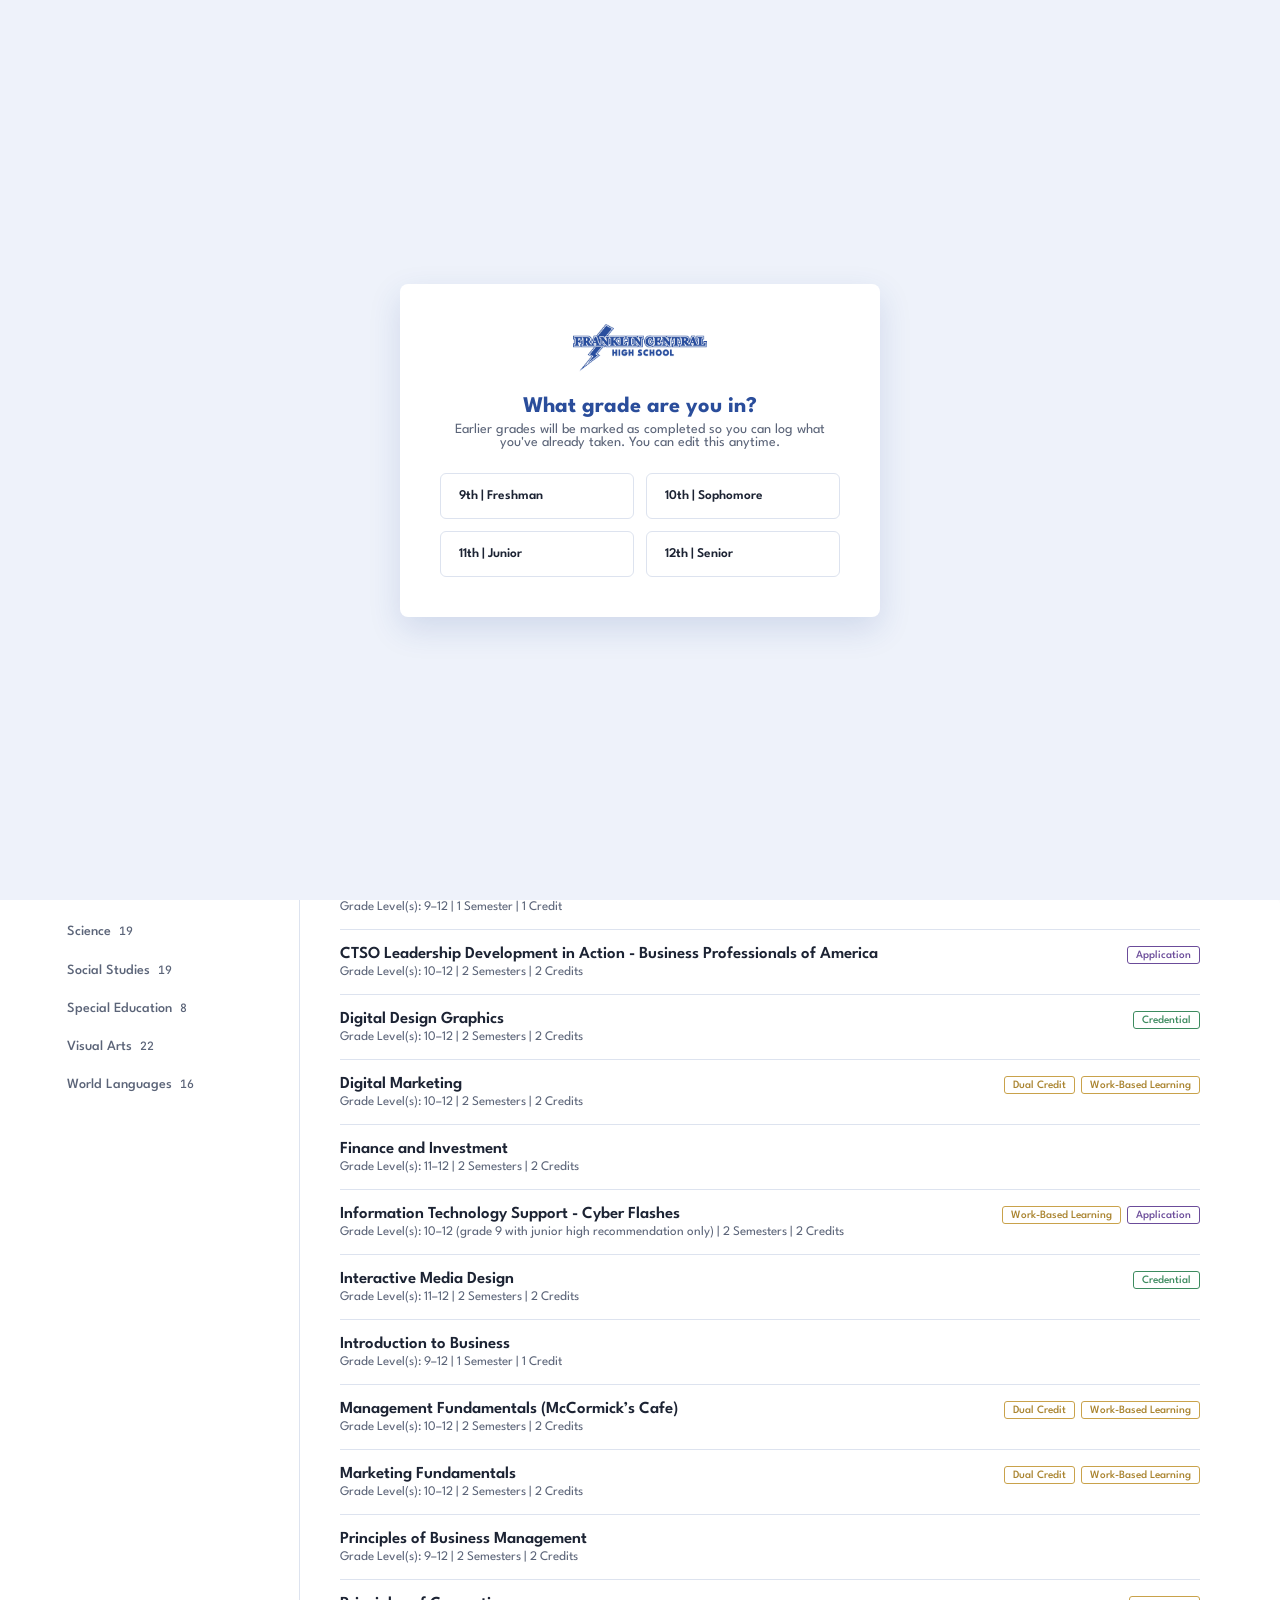
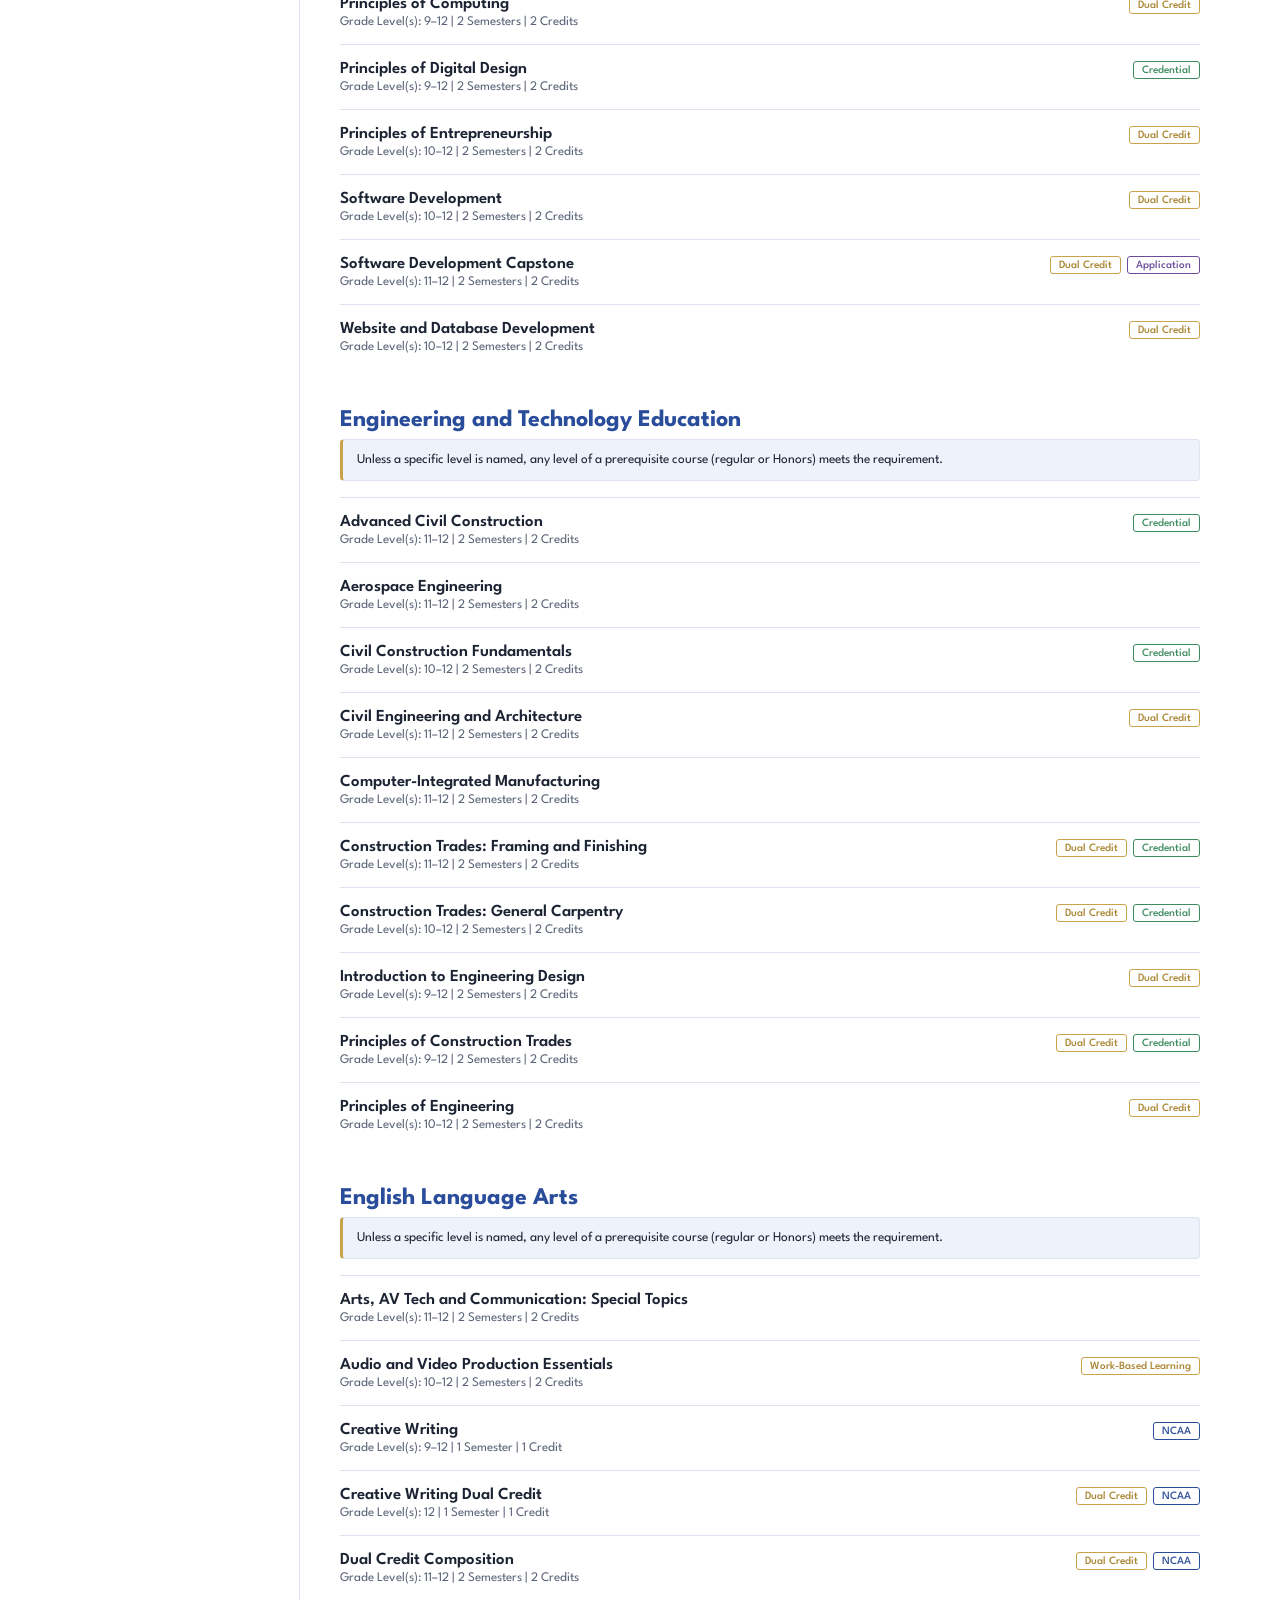
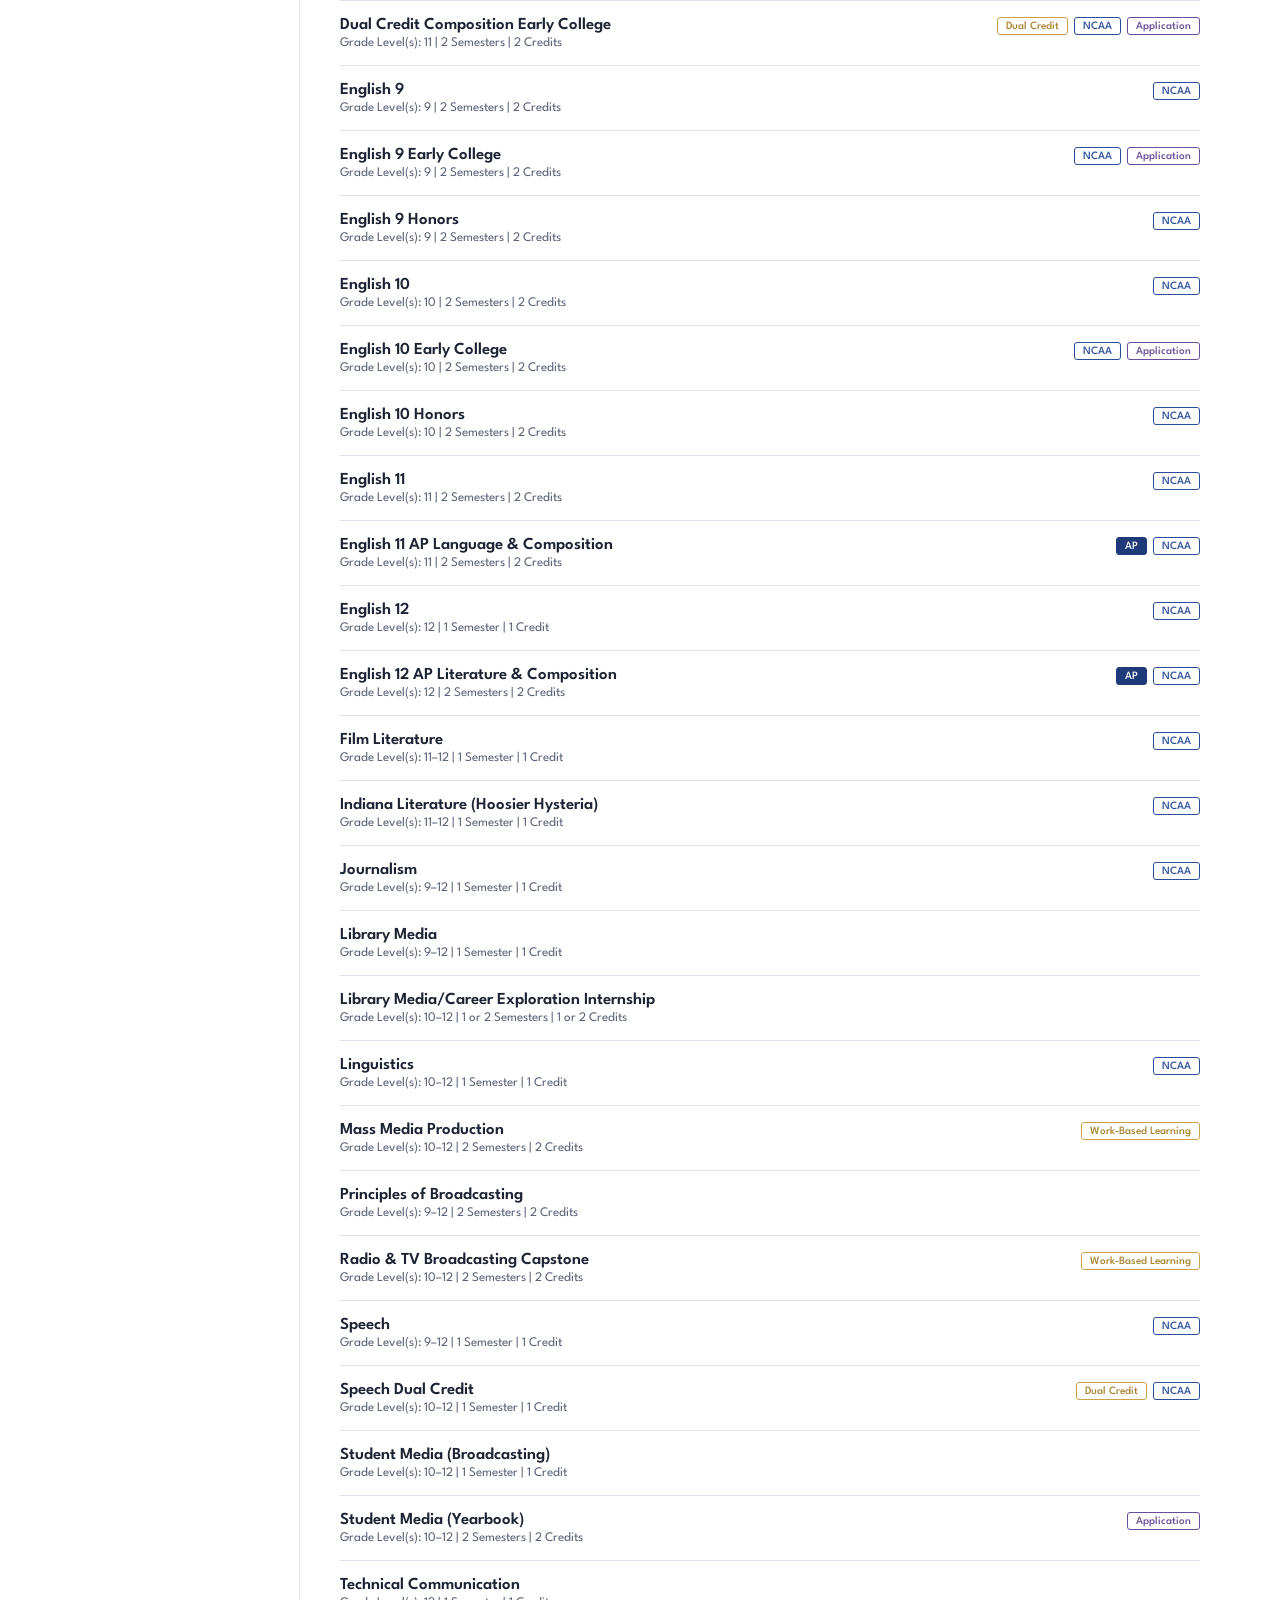
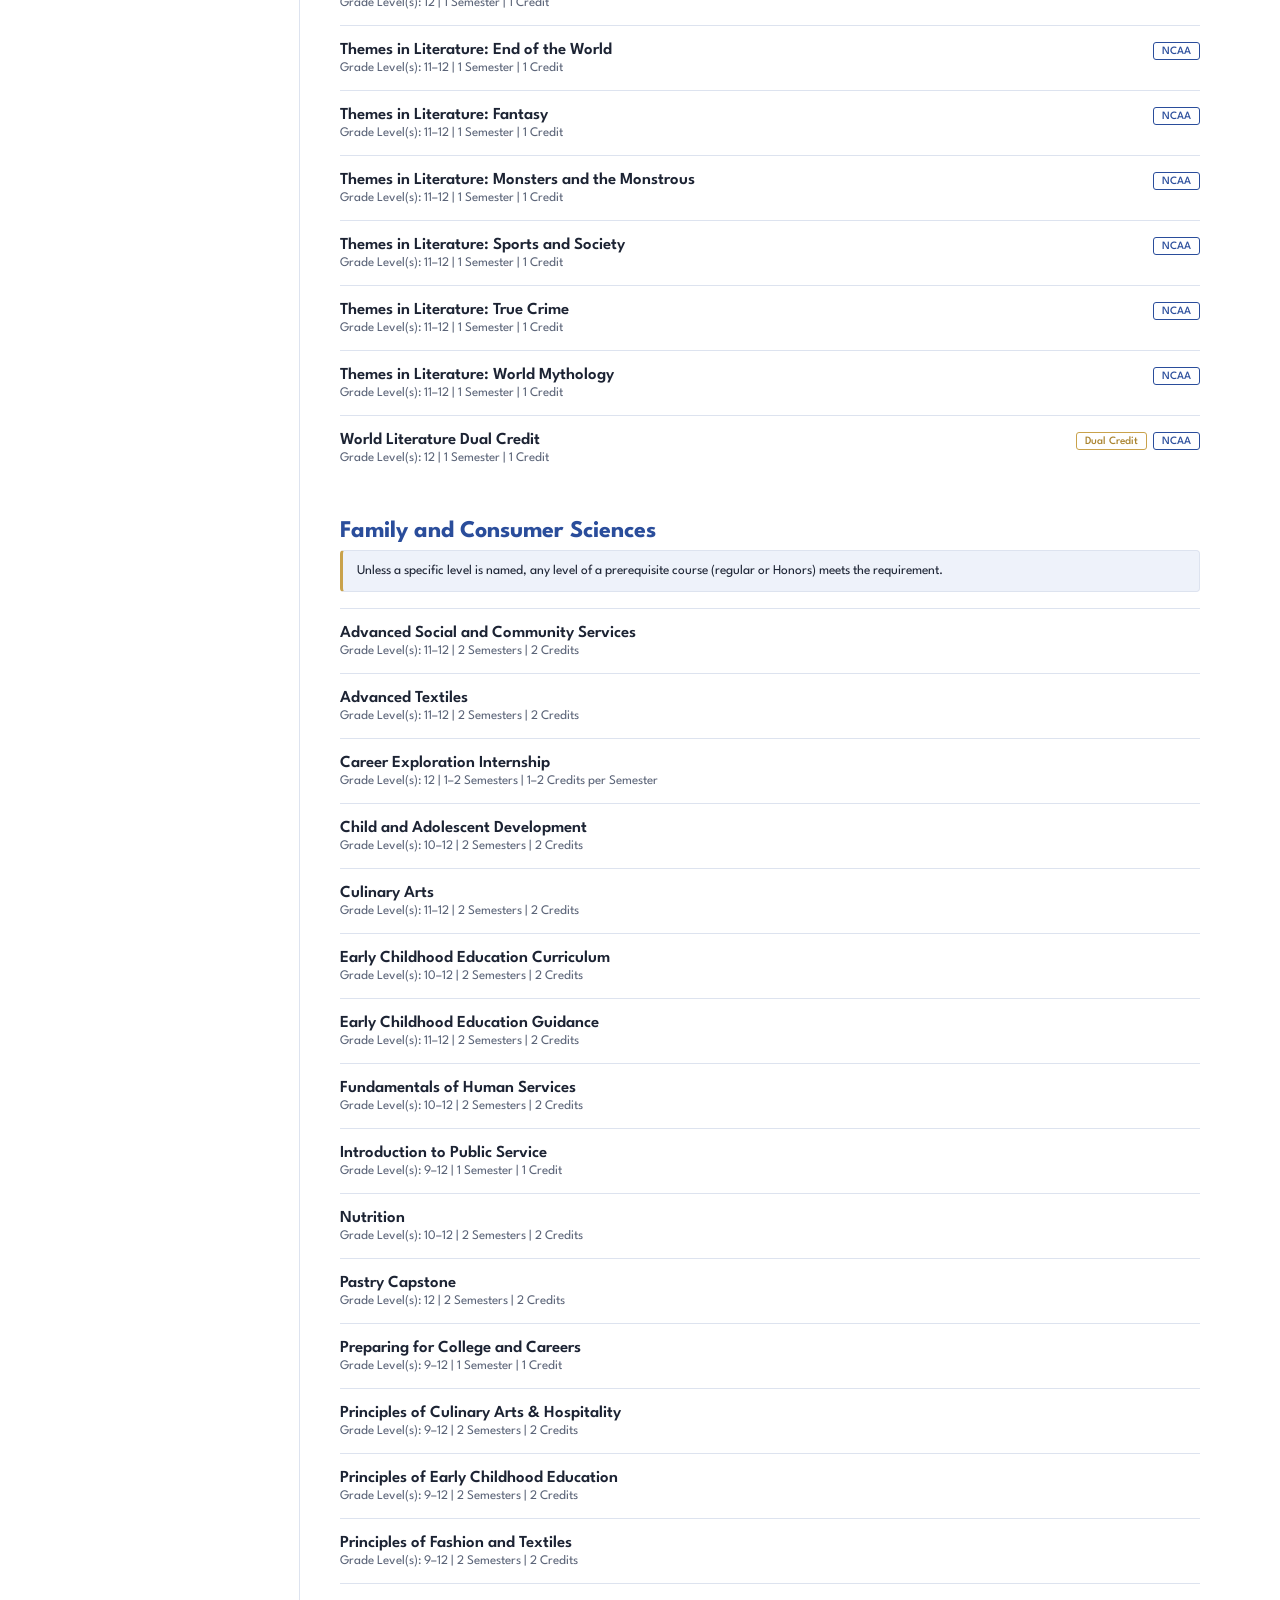
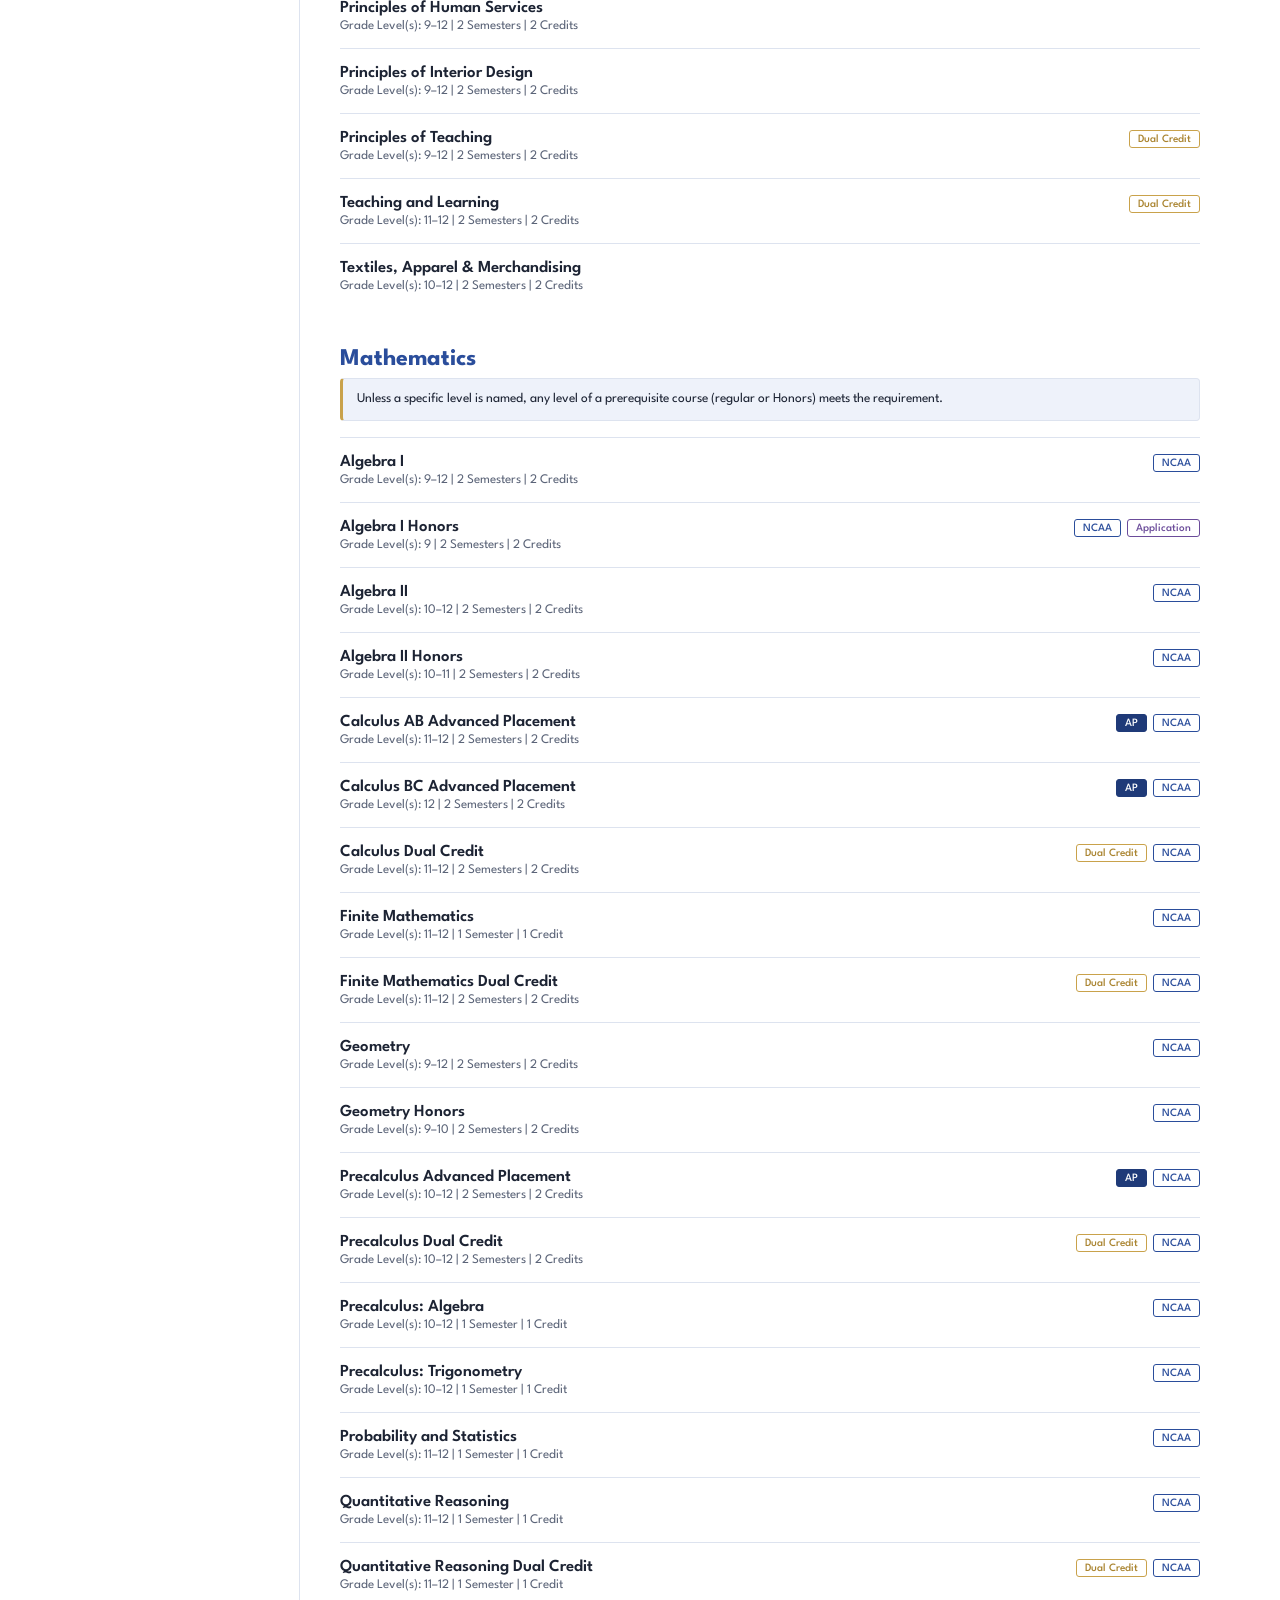
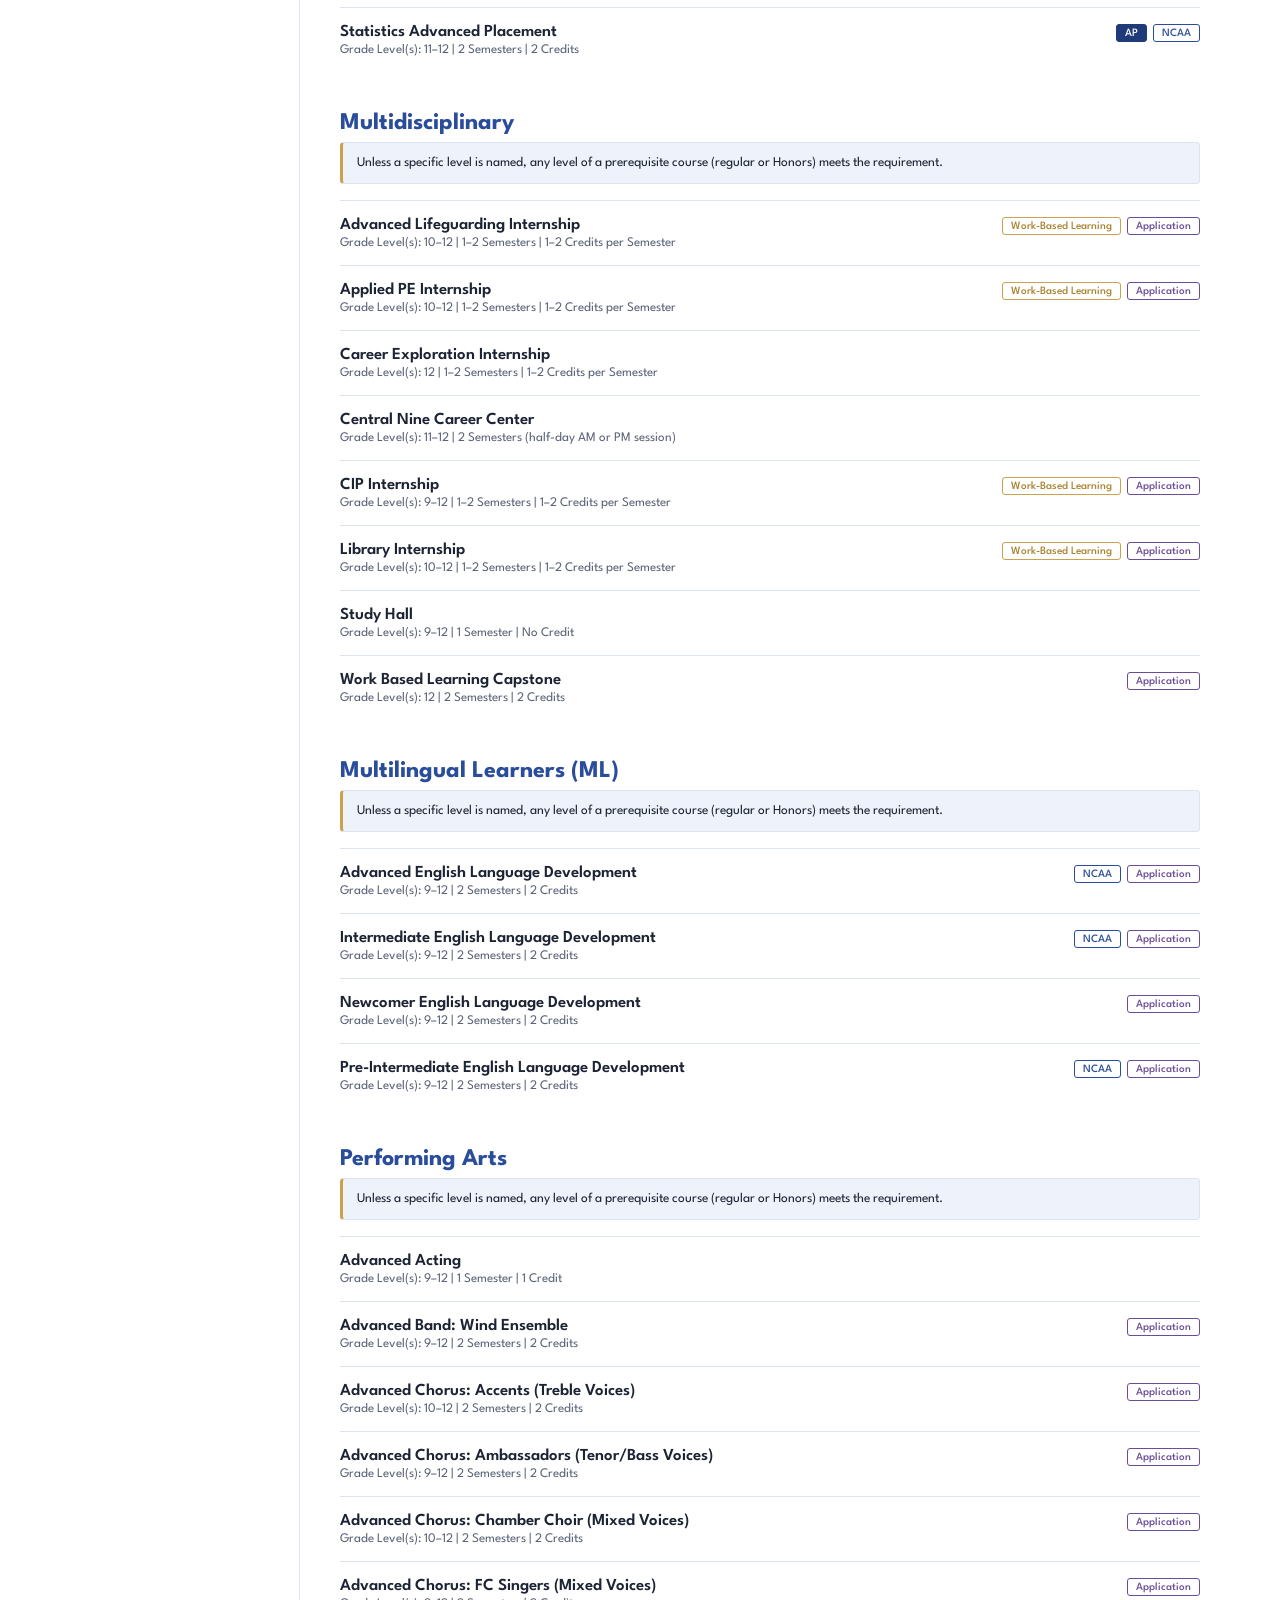
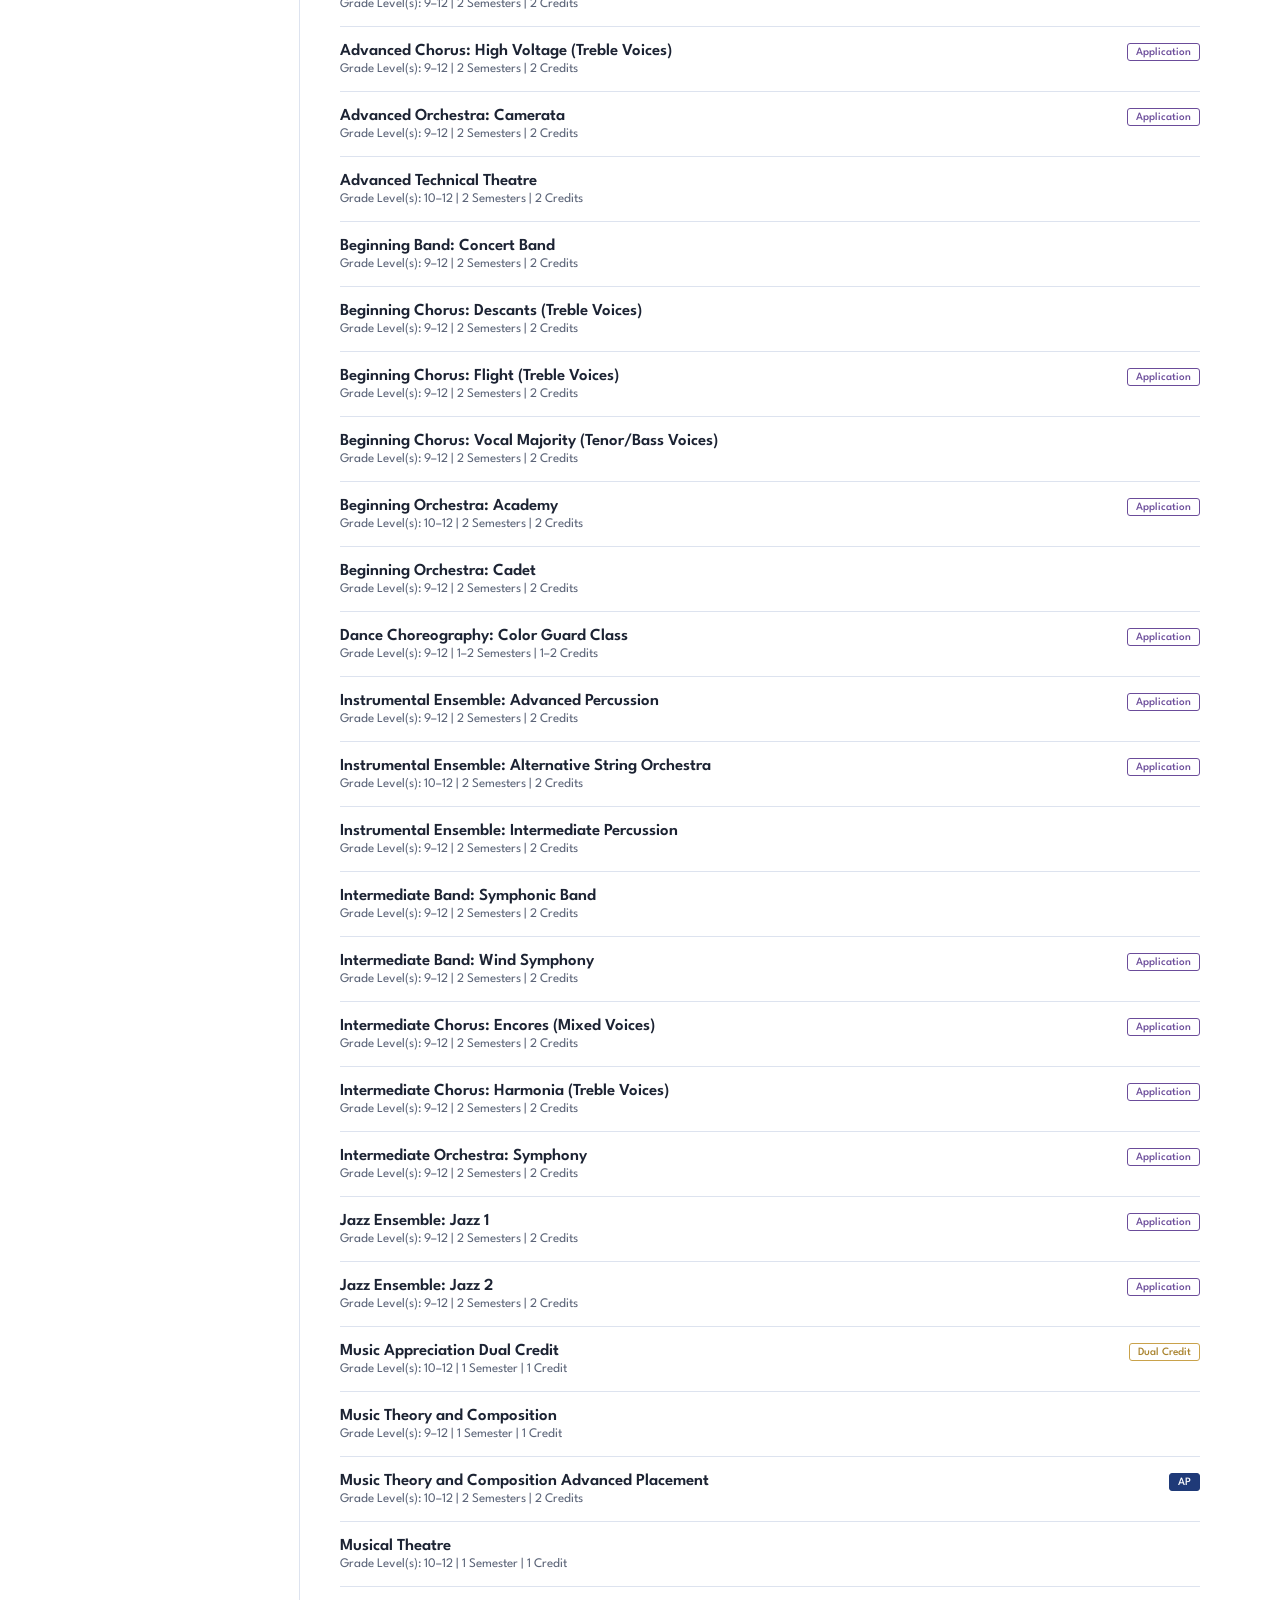
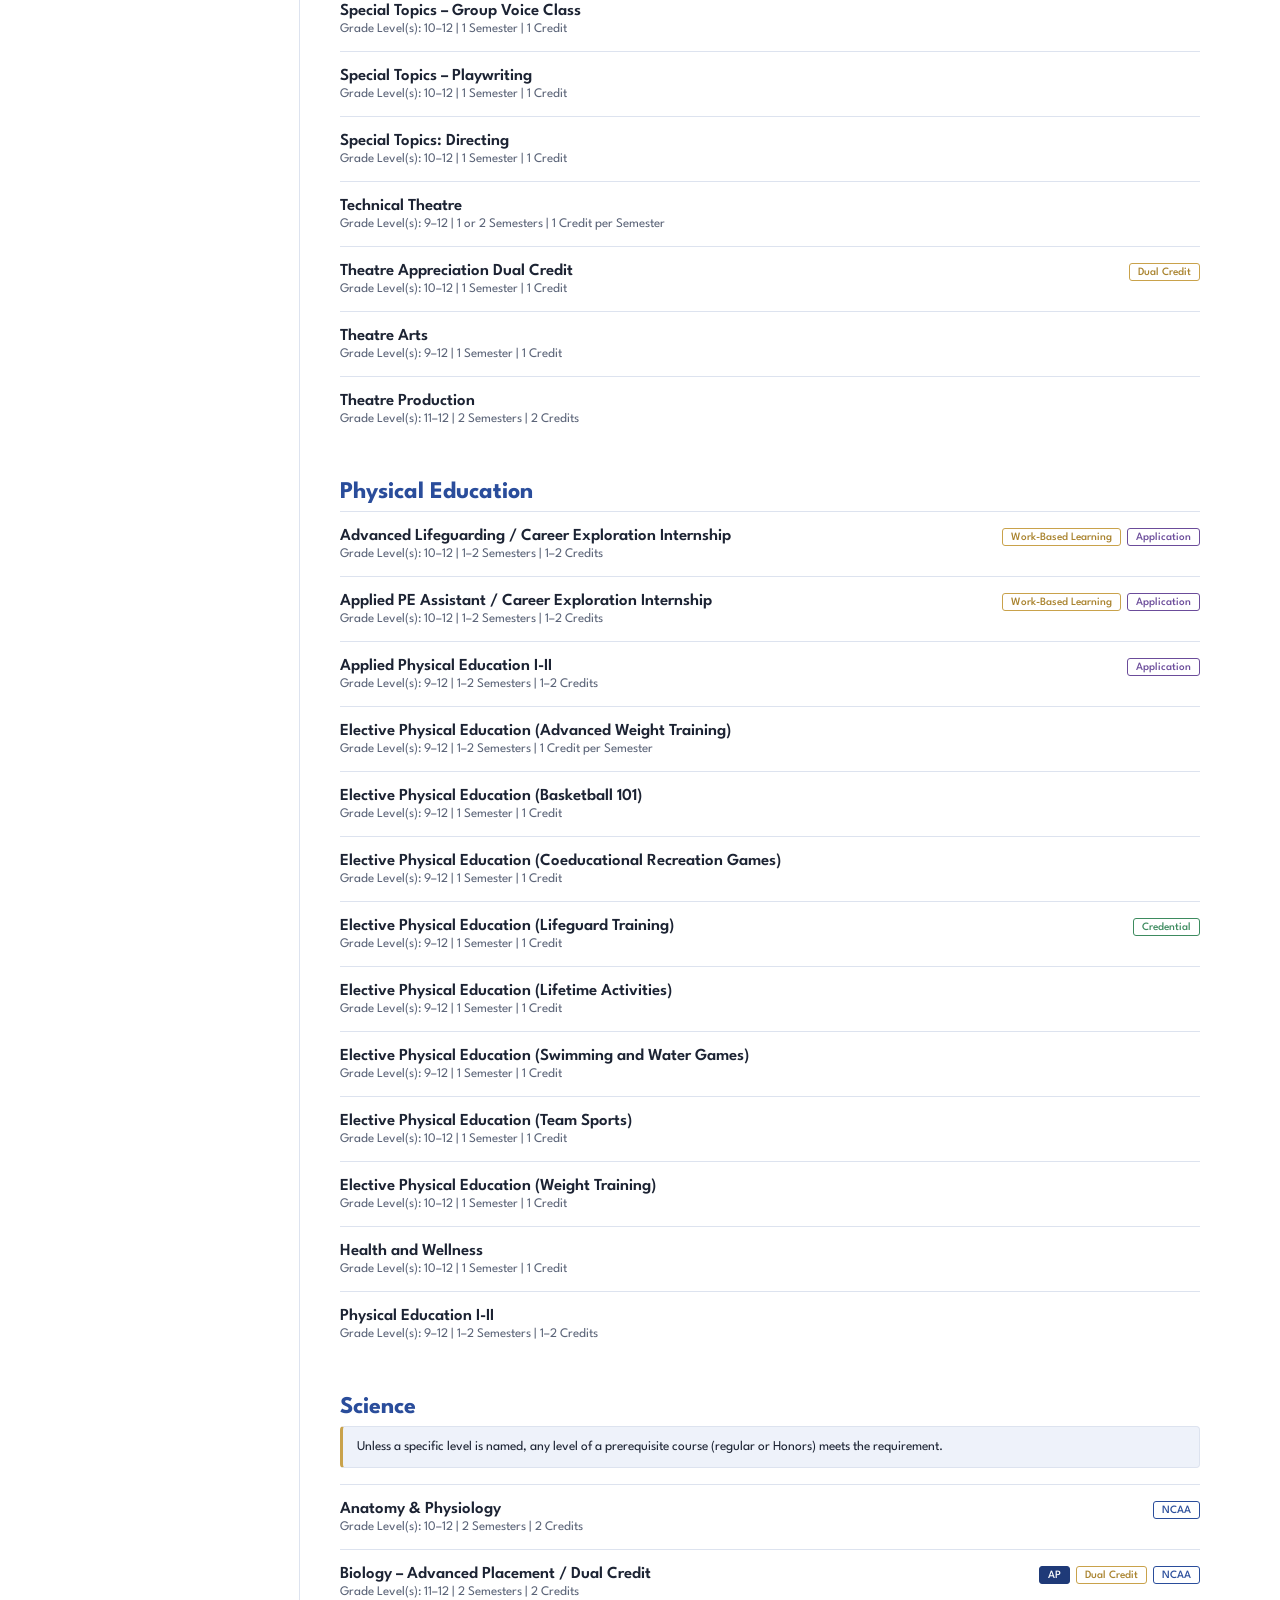
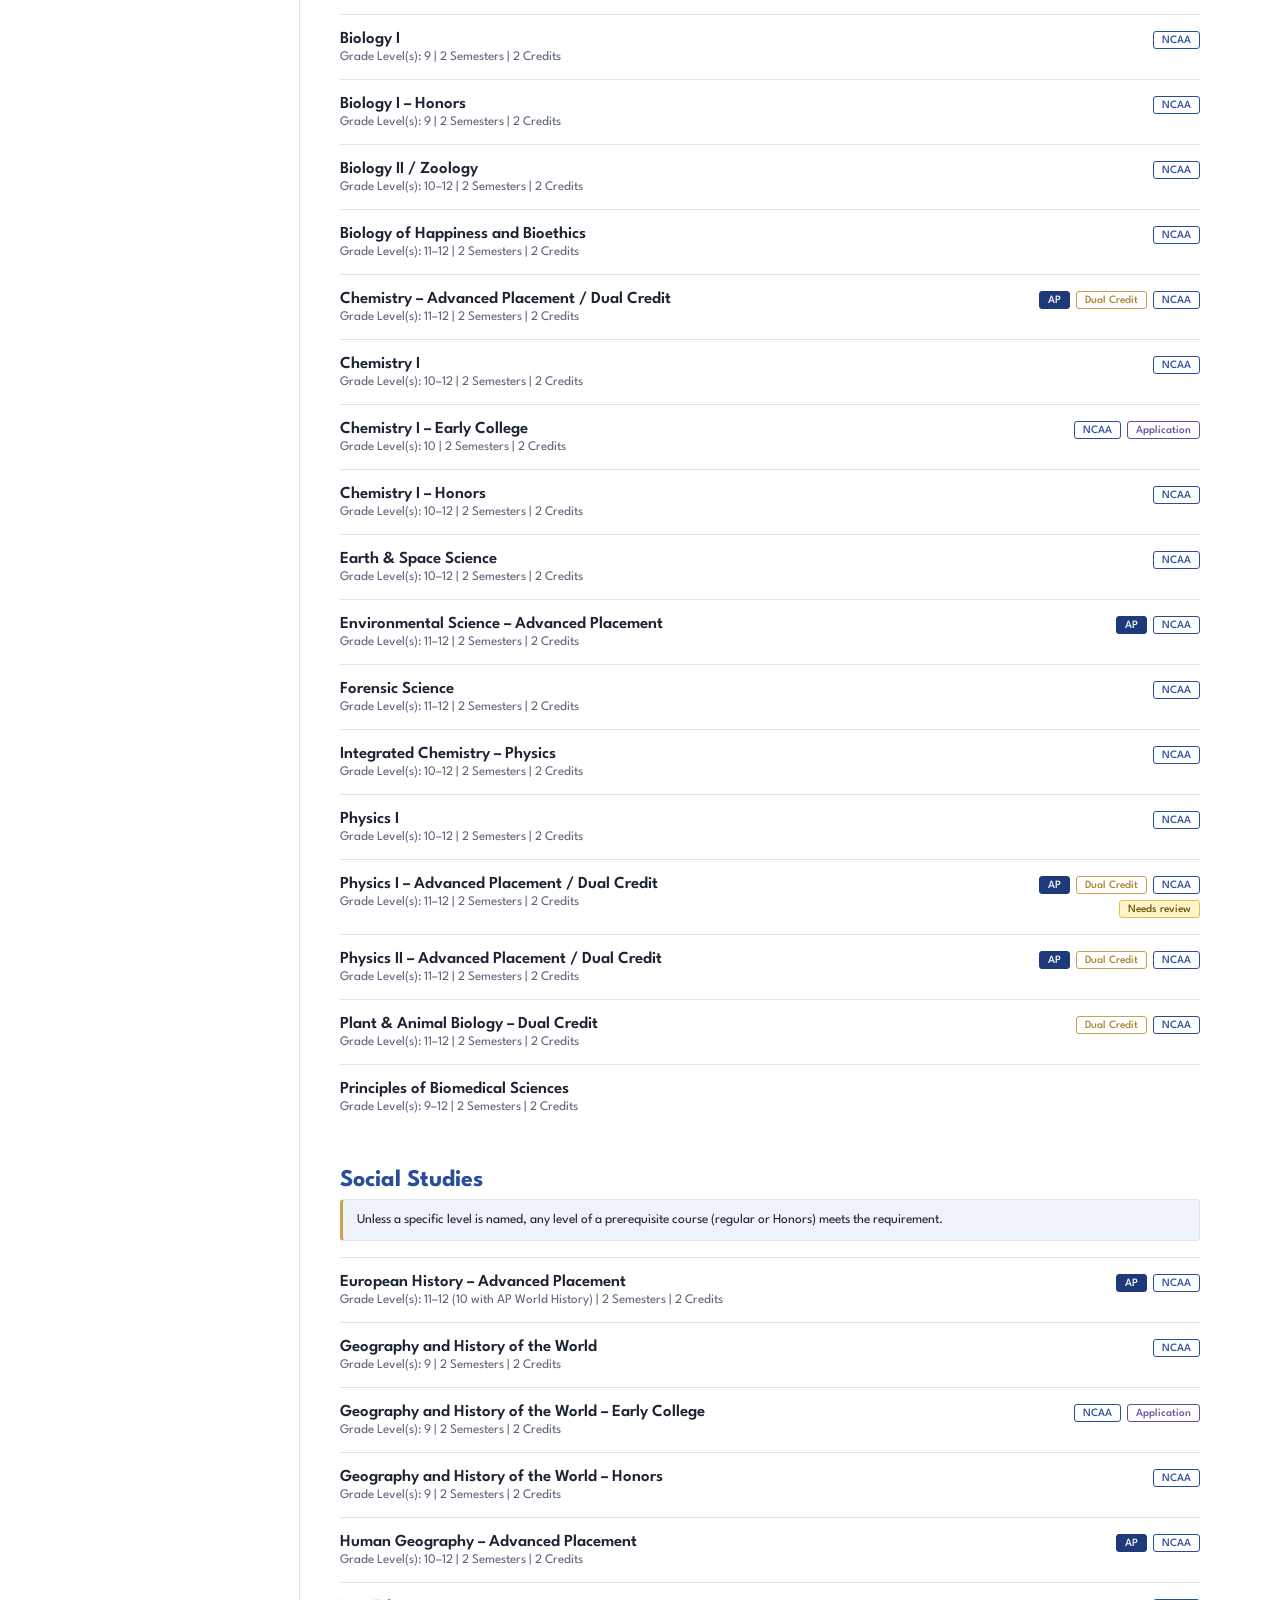
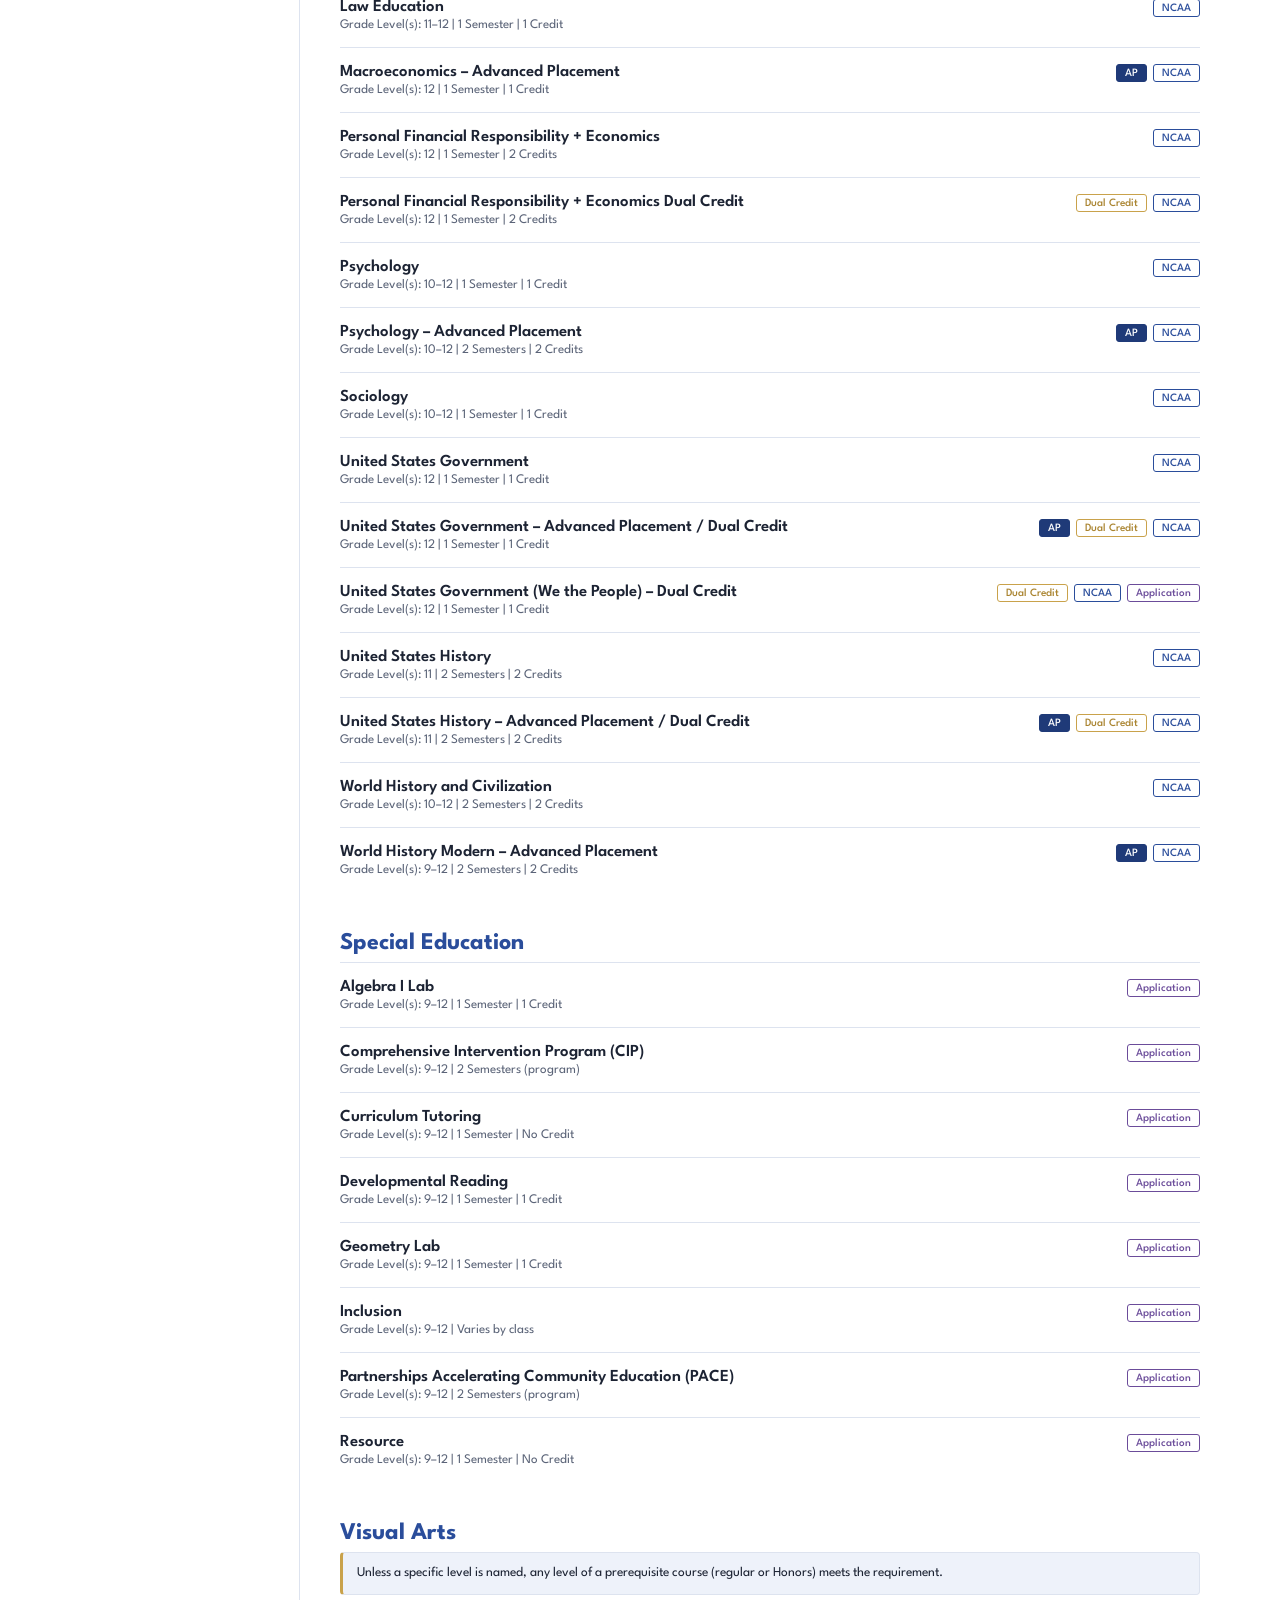
==== commit 9197126f: "Add files via upload" ====
--- a/index.html
+++ b/index.html
@@ -108,8 +108,10 @@
       <div id="deptRailButtons"><!-- populated by app.js --></div>
     </nav>
 
-    <main class="catalog" id="catalog">
-      <!-- populated by app.js -->
+    <main class="catalog" id="catalogMain">
+      <p class="result-count" id="resultCount" aria-live="polite"></p>
+      <div id="catalog"><!-- populated by catalog.js --></div>
+      <footer class="site-footer"><p>Course information comes directly from the Franklin Central Course Description Guides. Course offerings depend on enrollment and staffing. Talk with your school counselor before making final course decisions.</p></footer>
     </main>
   </div>
 </div>
@@ -235,6 +237,7 @@
 
 <script src="guides-parser.js"></script>
 <script src="guides-builder.js"></script>
+<script src="catalog.js"></script>
 <script src="app.js"></script>
 </body>
 </html>
--- a/styles.css
+++ b/styles.css
@@ -1111,4 +1111,93 @@
 .detail-facts dt { color: var(--ink-dim, #5a6a7a); }
 .detail-facts dd { margin: 0; }
 
-.dept-year { margin: 0 0 8px; font-size: 0.78rem; color: var(--ink-dim); }
+.dept-year { margin: 0 0 8px 24px; font-size: 0.78rem; color: var(--ink-dim); }
+
+
+/* ---- catalog styles shared with the Course Description Guide site ---- */
+.sr-only {
+  position: absolute; width: 1px; height: 1px; padding: 0; margin: -1px;
+  overflow: hidden; clip: rect(0,0,0,0); white-space: nowrap; border: 0;
+}
+.filter-group-label {
+  font-size: 0.72rem;
+  font-weight: 700;
+  text-transform: uppercase;
+  letter-spacing: 0.05em;
+  color: var(--blue);
+  margin-right: 4px;
+}
+.dept-item.missing { font-style: italic; }
+.dept-section + .dept-section { margin-top: 40px; }
+.dept-note {
+  background: var(--blue-pale);
+  border: 1px solid var(--line);
+  border-left: 3px solid var(--gold);
+  border-radius: 4px;
+  padding: 10px 14px;
+  font-size: 0.84rem;
+  line-height: 1.5;
+  color: var(--ink);
+  margin: 0 0 16px;
+}
+.dept-note p { margin: 0; }
+.dept-note p + p { margin-top: 6px; }
+#detailContent .pathway-list { margin: 0; padding-left: 22px; }
+#detailContent .pathway-list li { margin: 0 0 8px; padding-left: 2px; }
+#detailContent .pathway-list li::marker { color: var(--blue); font-weight: 700; }
+#detailContent .pathway-list li:last-child { margin-bottom: 0; }
+.pw-current { color: var(--ink); }
+#detailContent .pw-also { margin: 12px 0 0; }
+#detailContent .pw-note { margin: 12px 0 0; font-size: 0.78rem; color: var(--ink-dim); }
+.course-row:hover .course-title, .course-row:focus-visible .course-title { color: var(--blue); }
+.course-prereq { font-size: 0.8rem; color: var(--ink-dim); margin: 4px 0 0; }
+.course-prereq strong { color: var(--ink); font-weight: 600; }
+#detailContent .badges { justify-content: flex-start; max-width: none; margin-bottom: 4px; }
+#detailContent a { color: var(--blue); font-weight: 600; }
+#detailContent .dc-block p { font-size: 0.86rem; }
+#detailContent .dc-block p:last-child { margin-bottom: 0; }
+.course-link {
+  background: none; border: none; padding: 0;
+  font: inherit; color: var(--blue); font-weight: 600;
+  text-decoration: underline; cursor: pointer; text-align: left;
+}
+.course-link:hover { color: var(--blue-dark); }
+#detailContent .detail-source {
+  margin-top: 28px;
+  padding-top: 14px;
+  border-top: 1px solid var(--line);
+  font-size: 0.78rem;
+  color: var(--ink-dim);
+}
+.site-footer {
+  border-top: 1px solid var(--line);
+  padding: 20px 40px 32px;
+  max-width: 1200px;
+  margin: 0 auto;
+}
+.site-footer p { font-size: 0.8rem; color: var(--ink-dim); line-height: 1.55; margin: 0; max-width: 80ch; }
+.filter-select:hover, .filter-select:focus { border-color: var(--blue); }
+.pw-intro { color: var(--ink-dim); font-size: 0.92rem; margin: 0 0 16px; }
+.pw-steps { list-style: none; margin: 0; padding: 0; }
+.pw-step { display: grid; grid-template-columns: 40px 1fr; gap: 14px; margin-bottom: 22px; }
+.pw-step-num {
+  width: 34px; height: 34px; border-radius: 50%;
+  background: var(--blue); color: var(--white);
+  font-weight: 700; font-size: 1rem;
+  display: flex; align-items: center; justify-content: center;
+  margin-top: 4px;
+}
+.pw-step:not(:last-child) .pw-step-num { box-shadow: 0 0 0 4px var(--blue-pale); }
+.pw-step-label {
+  font-size: 0.78rem; font-weight: 700; text-transform: uppercase; letter-spacing: 0.05em;
+  color: var(--blue); margin: 8px 0 4px;
+}
+.pw-choose { color: #A9832E; font-weight: 700; text-transform: none; letter-spacing: 0; }
+#detailContent .pw-choose { font-size: 0.78rem; }
+.pw-step-body .course-row:first-of-type { border-top: none; }
+.pw-source { font-size: 0.78rem; color: var(--ink-dim); line-height: 1.5; margin: 8px 0 12px; max-width: 80ch; }
+.pw-back { margin-left: 0; padding: 0; font-size: 0.85rem; }
+#detailContent .pw-view { margin: 12px 0 0; font-size: 0.82rem; }
+.result-count { font-size: 0.85rem; color: var(--ink-dim); margin: 0 0 12px; }
+.empty-state { color: var(--ink-dim); padding: 16px 0; }
+.dept-heading { margin: 0 0 8px; }
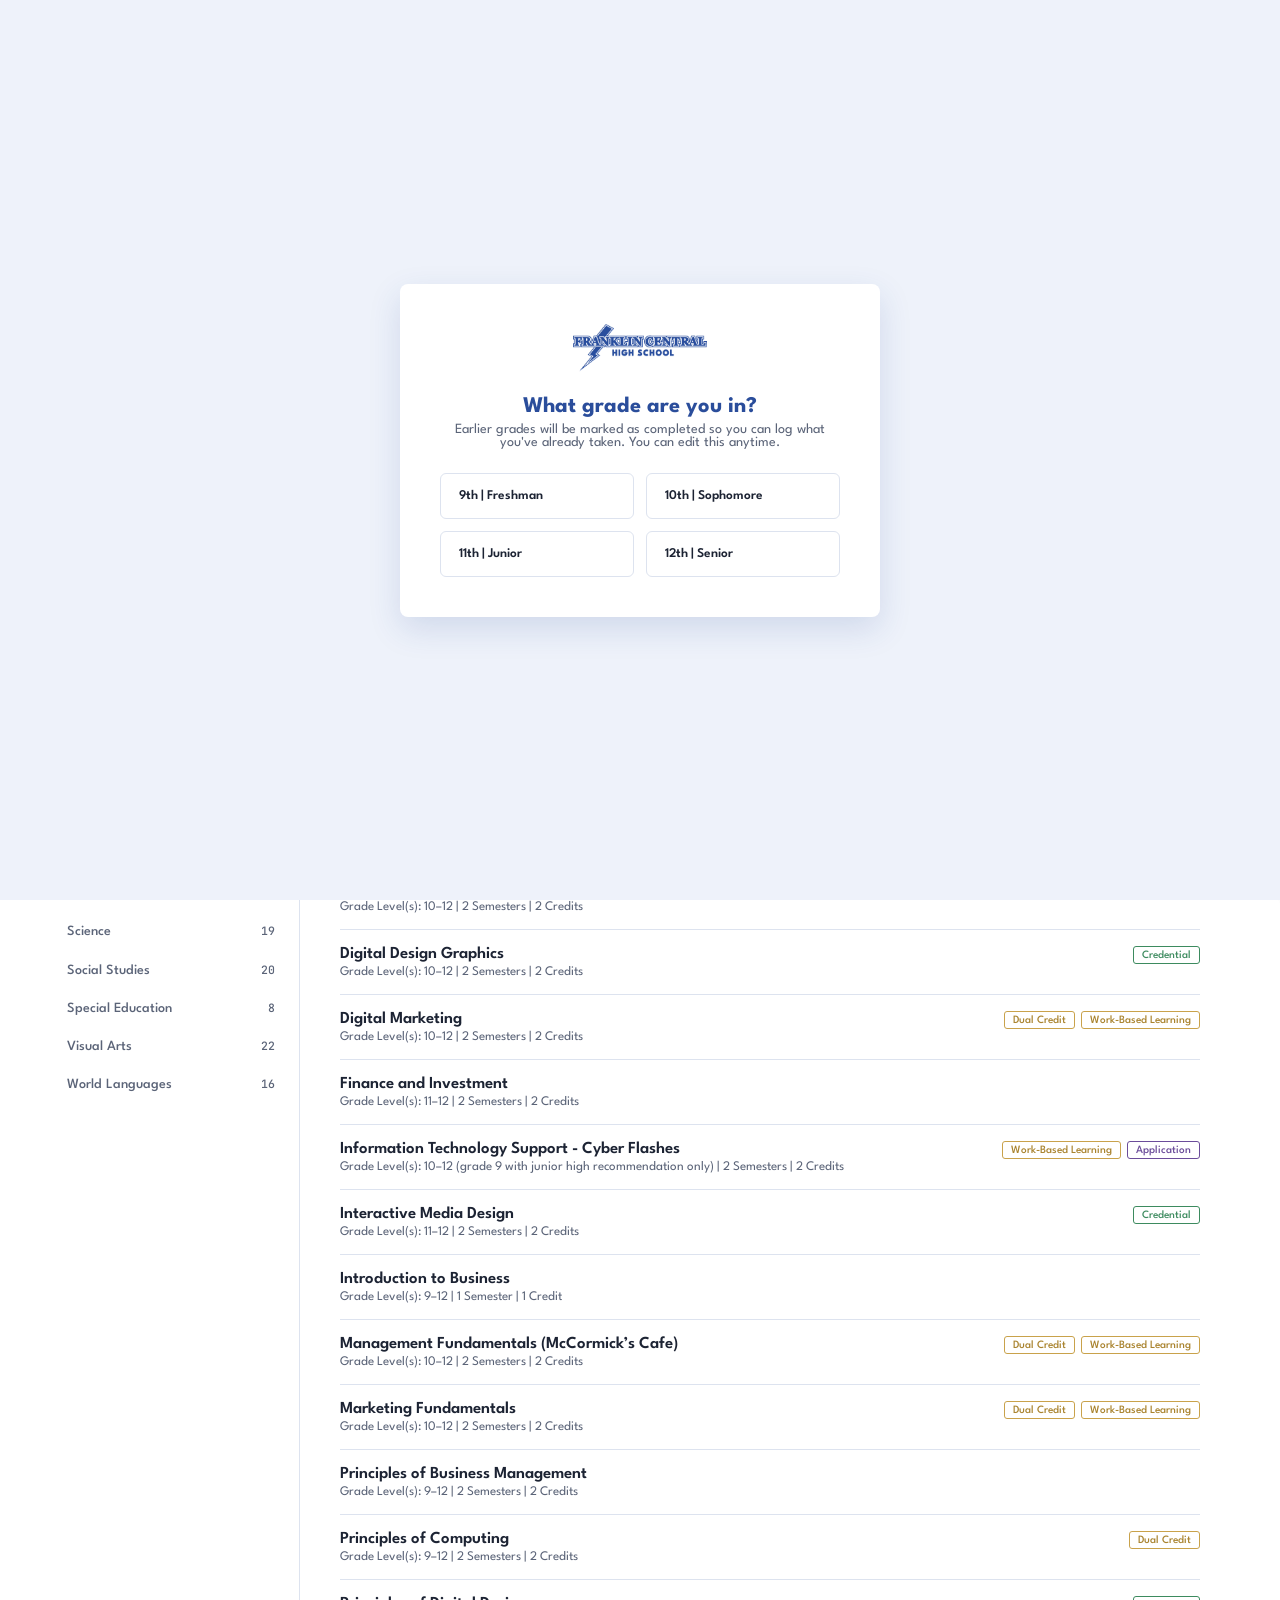
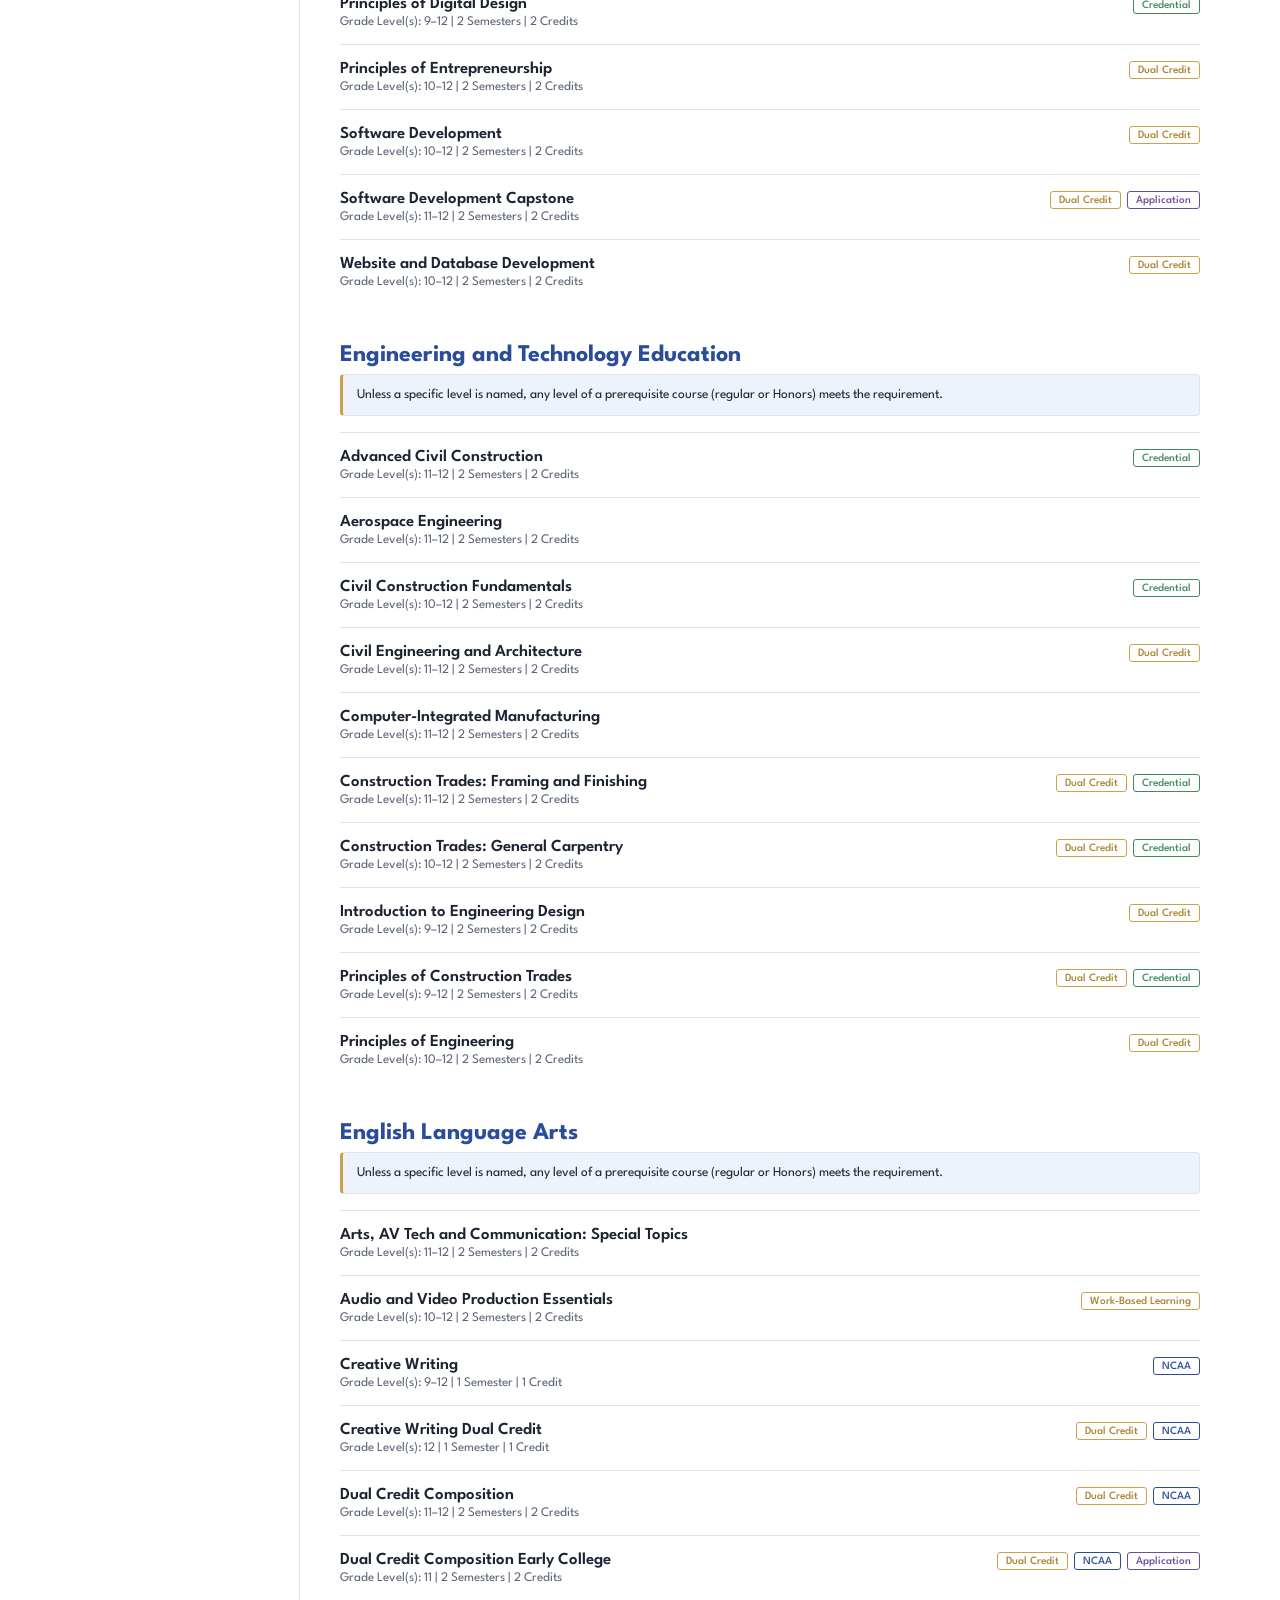
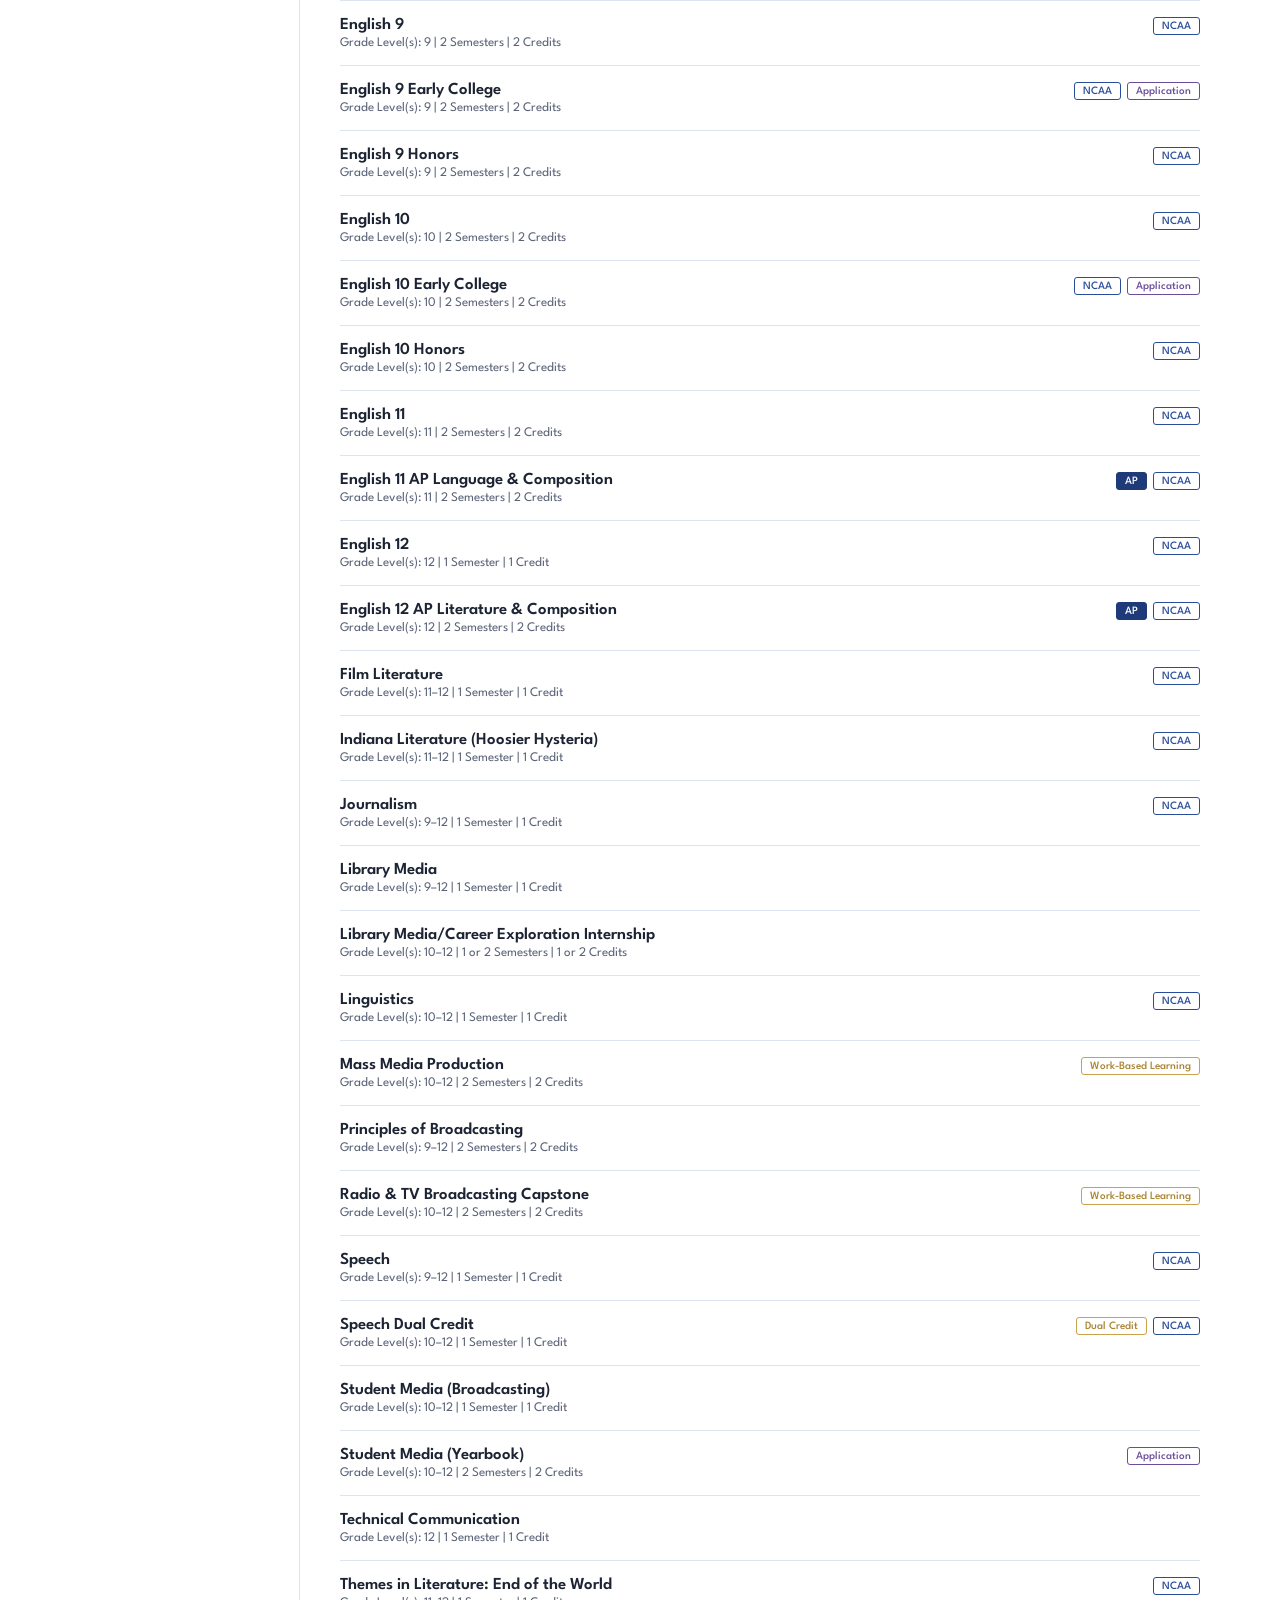
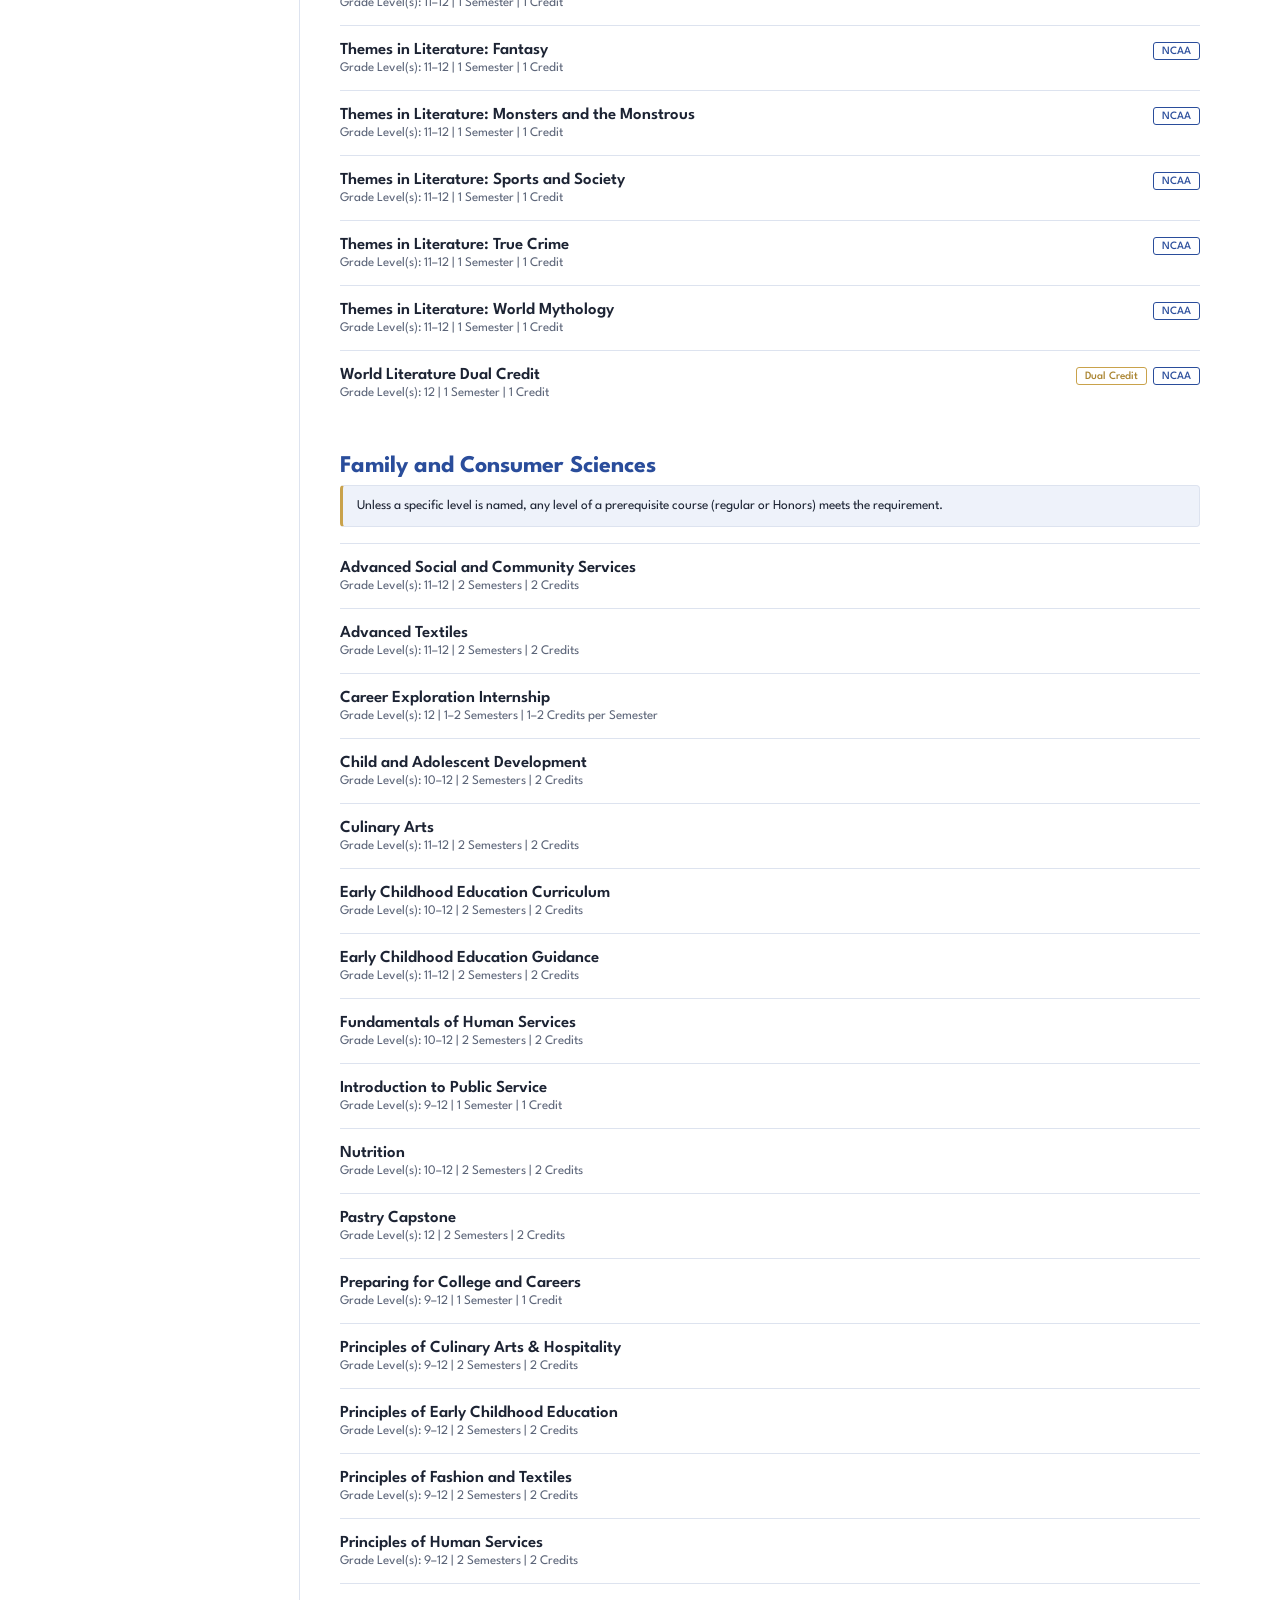
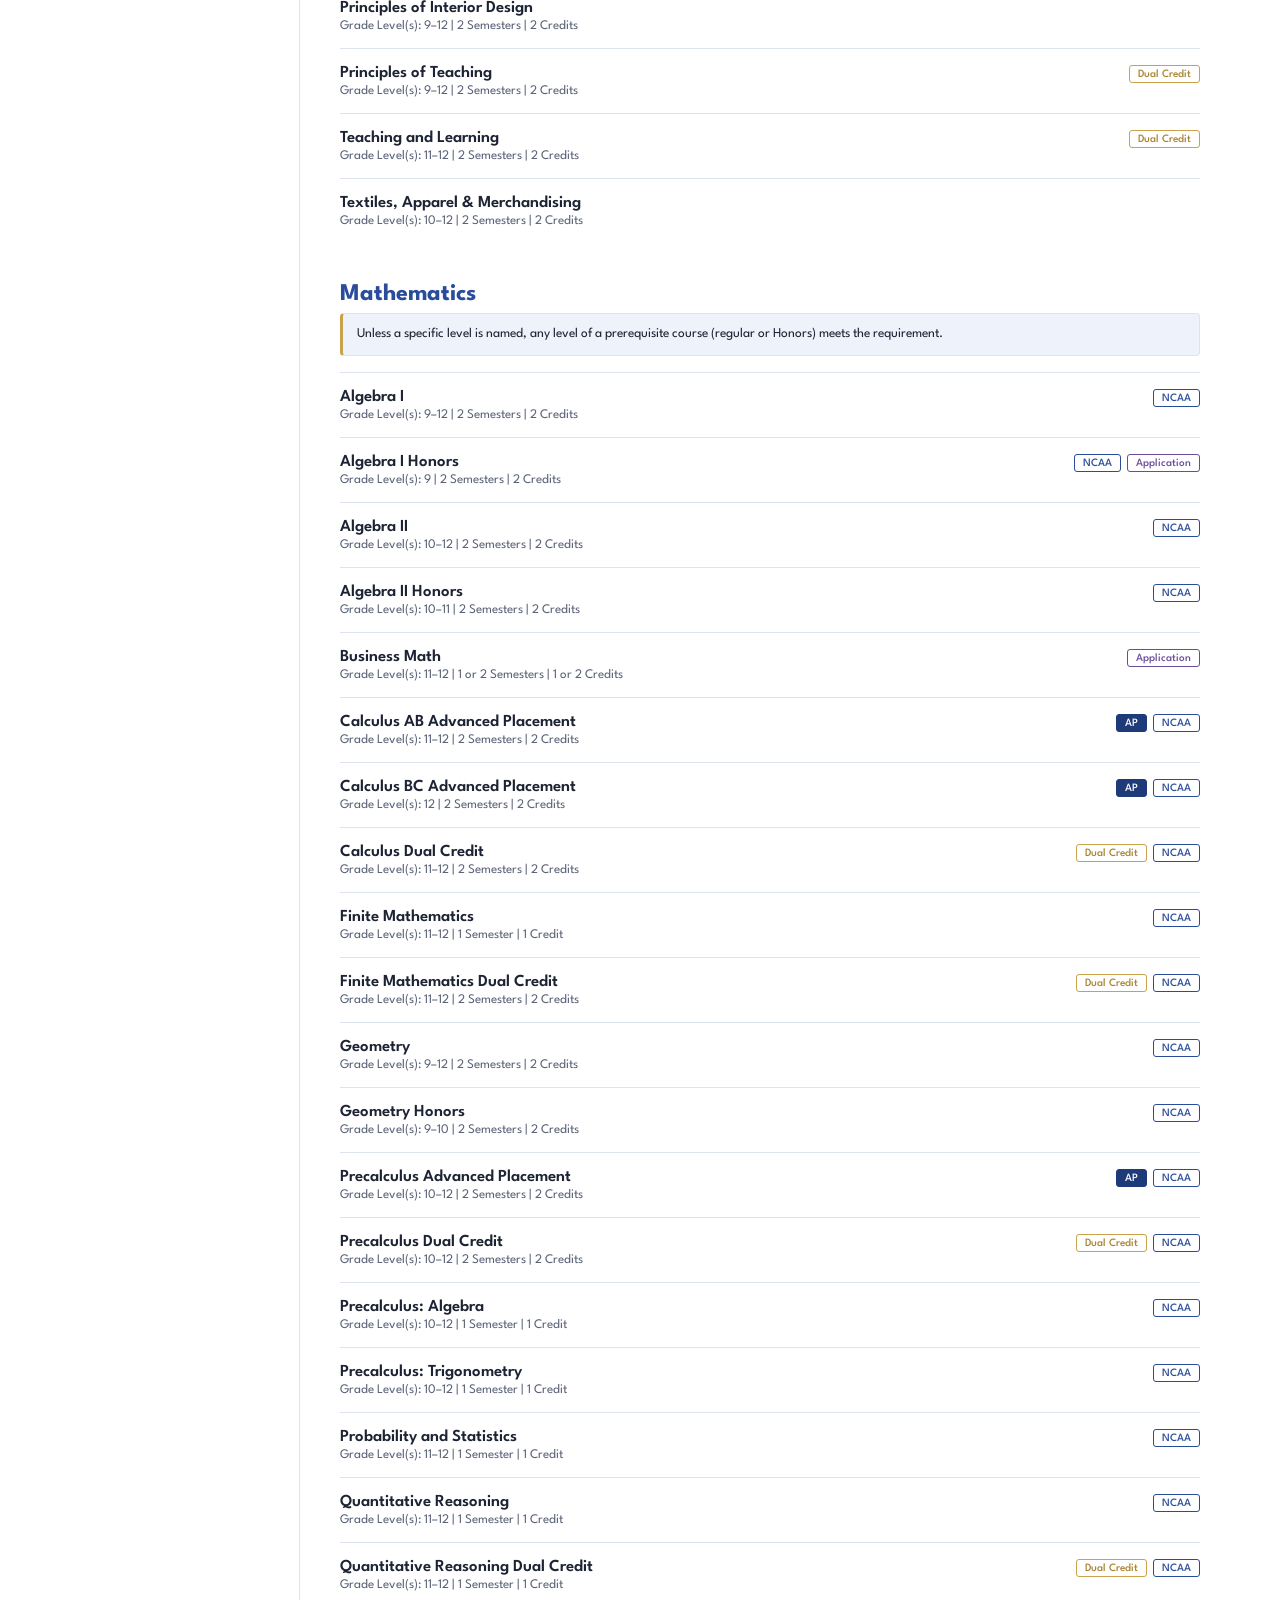
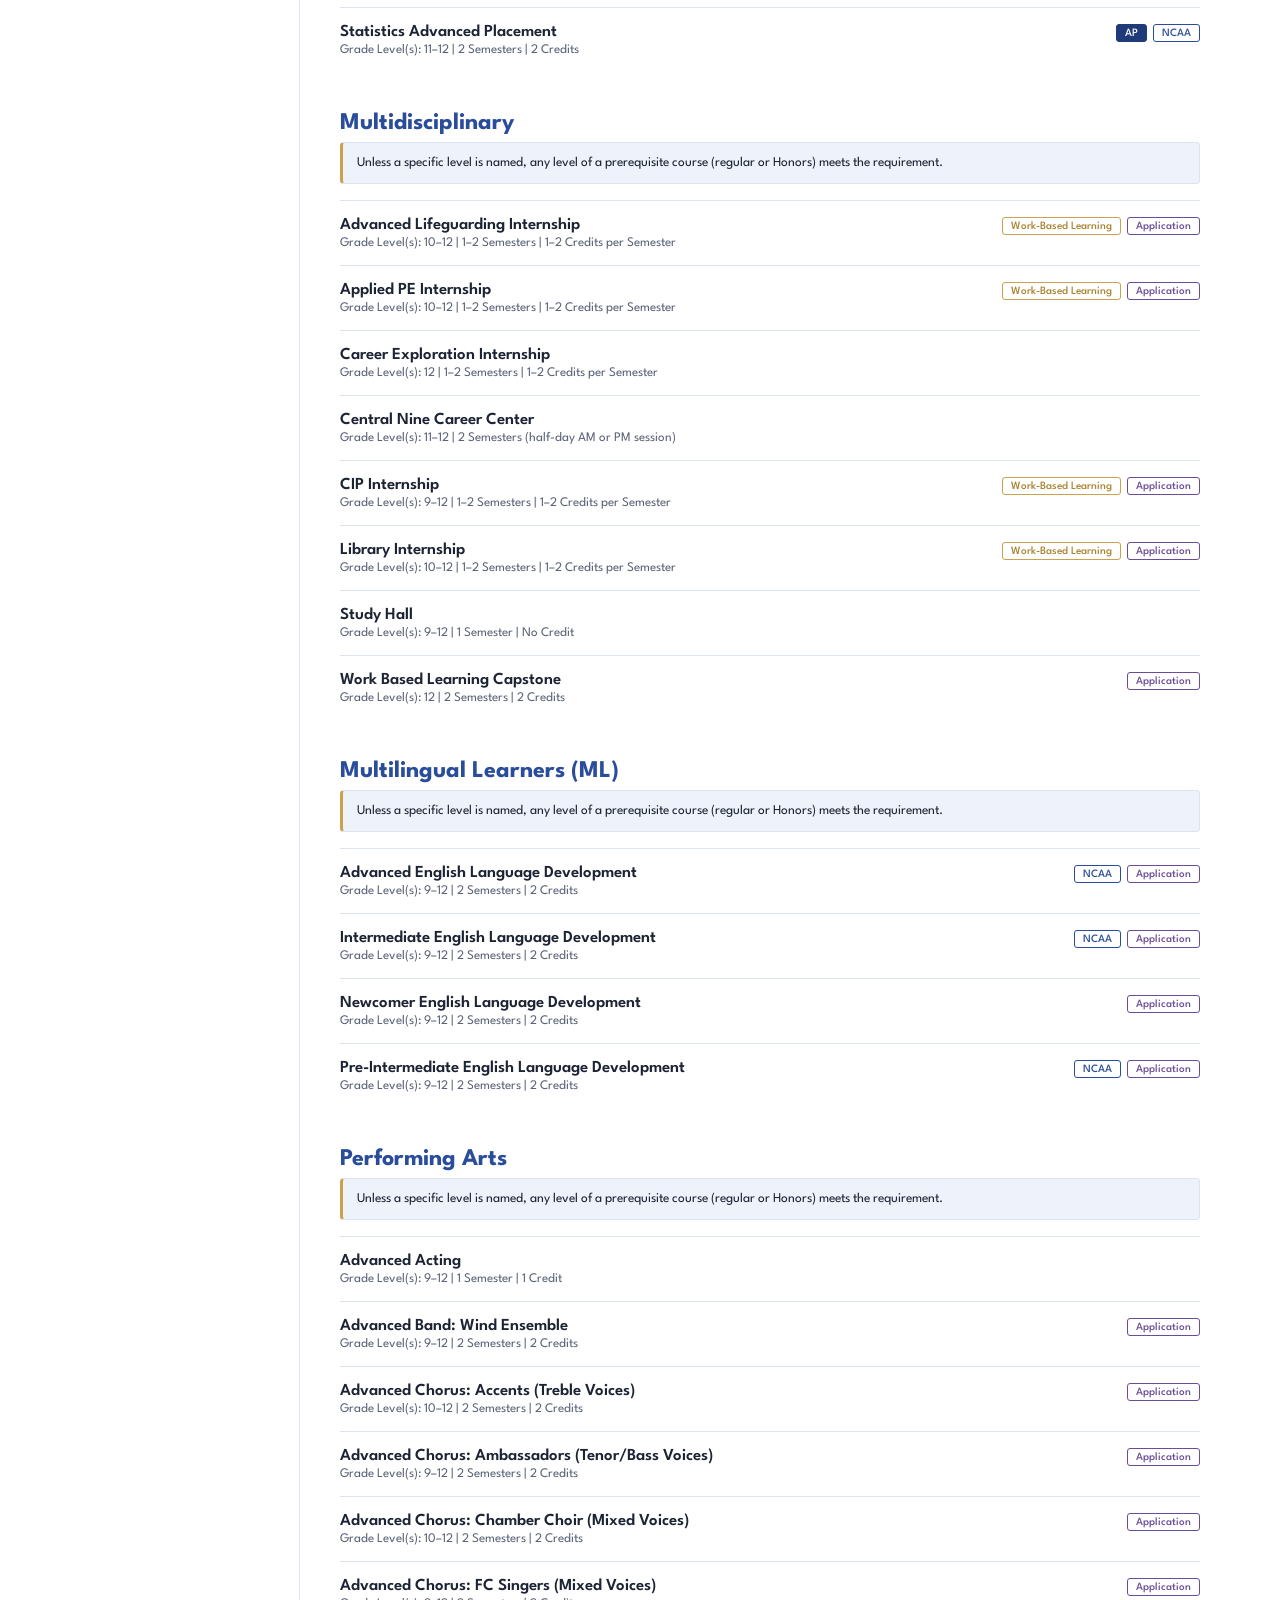
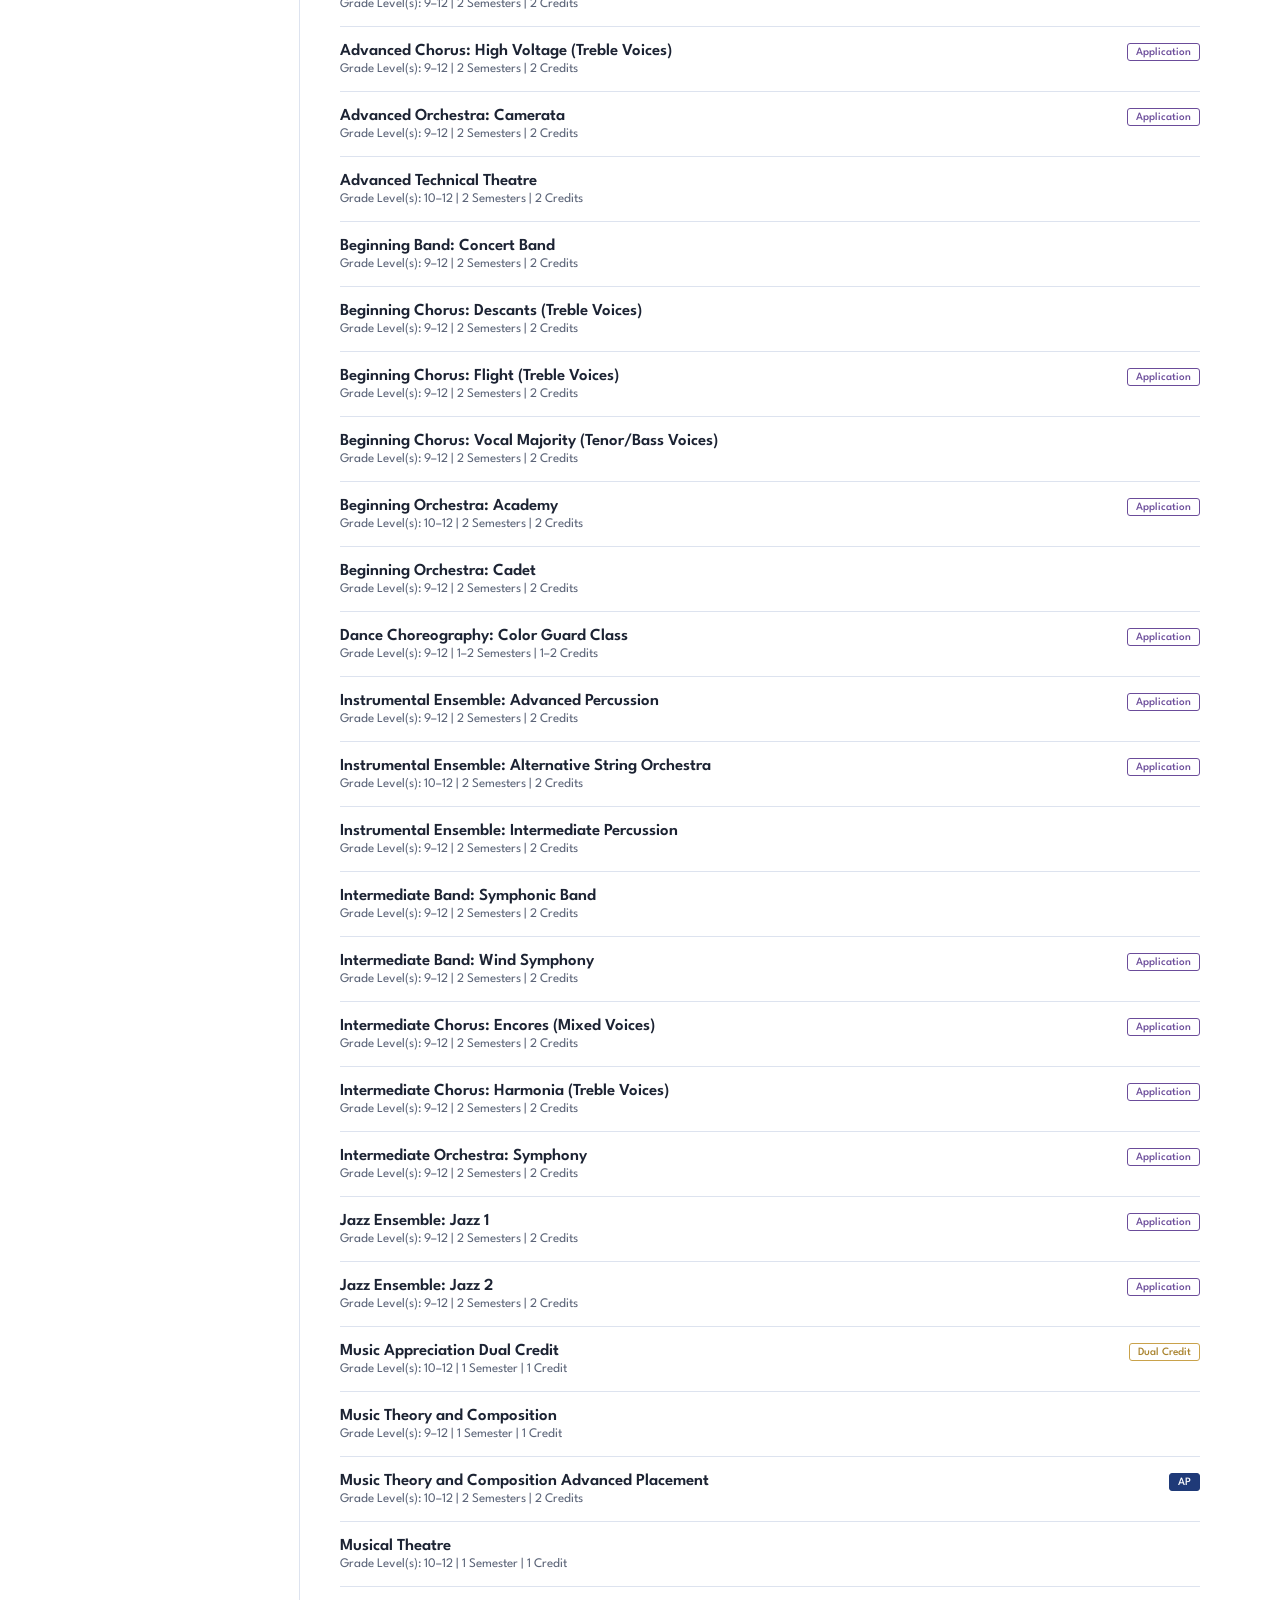
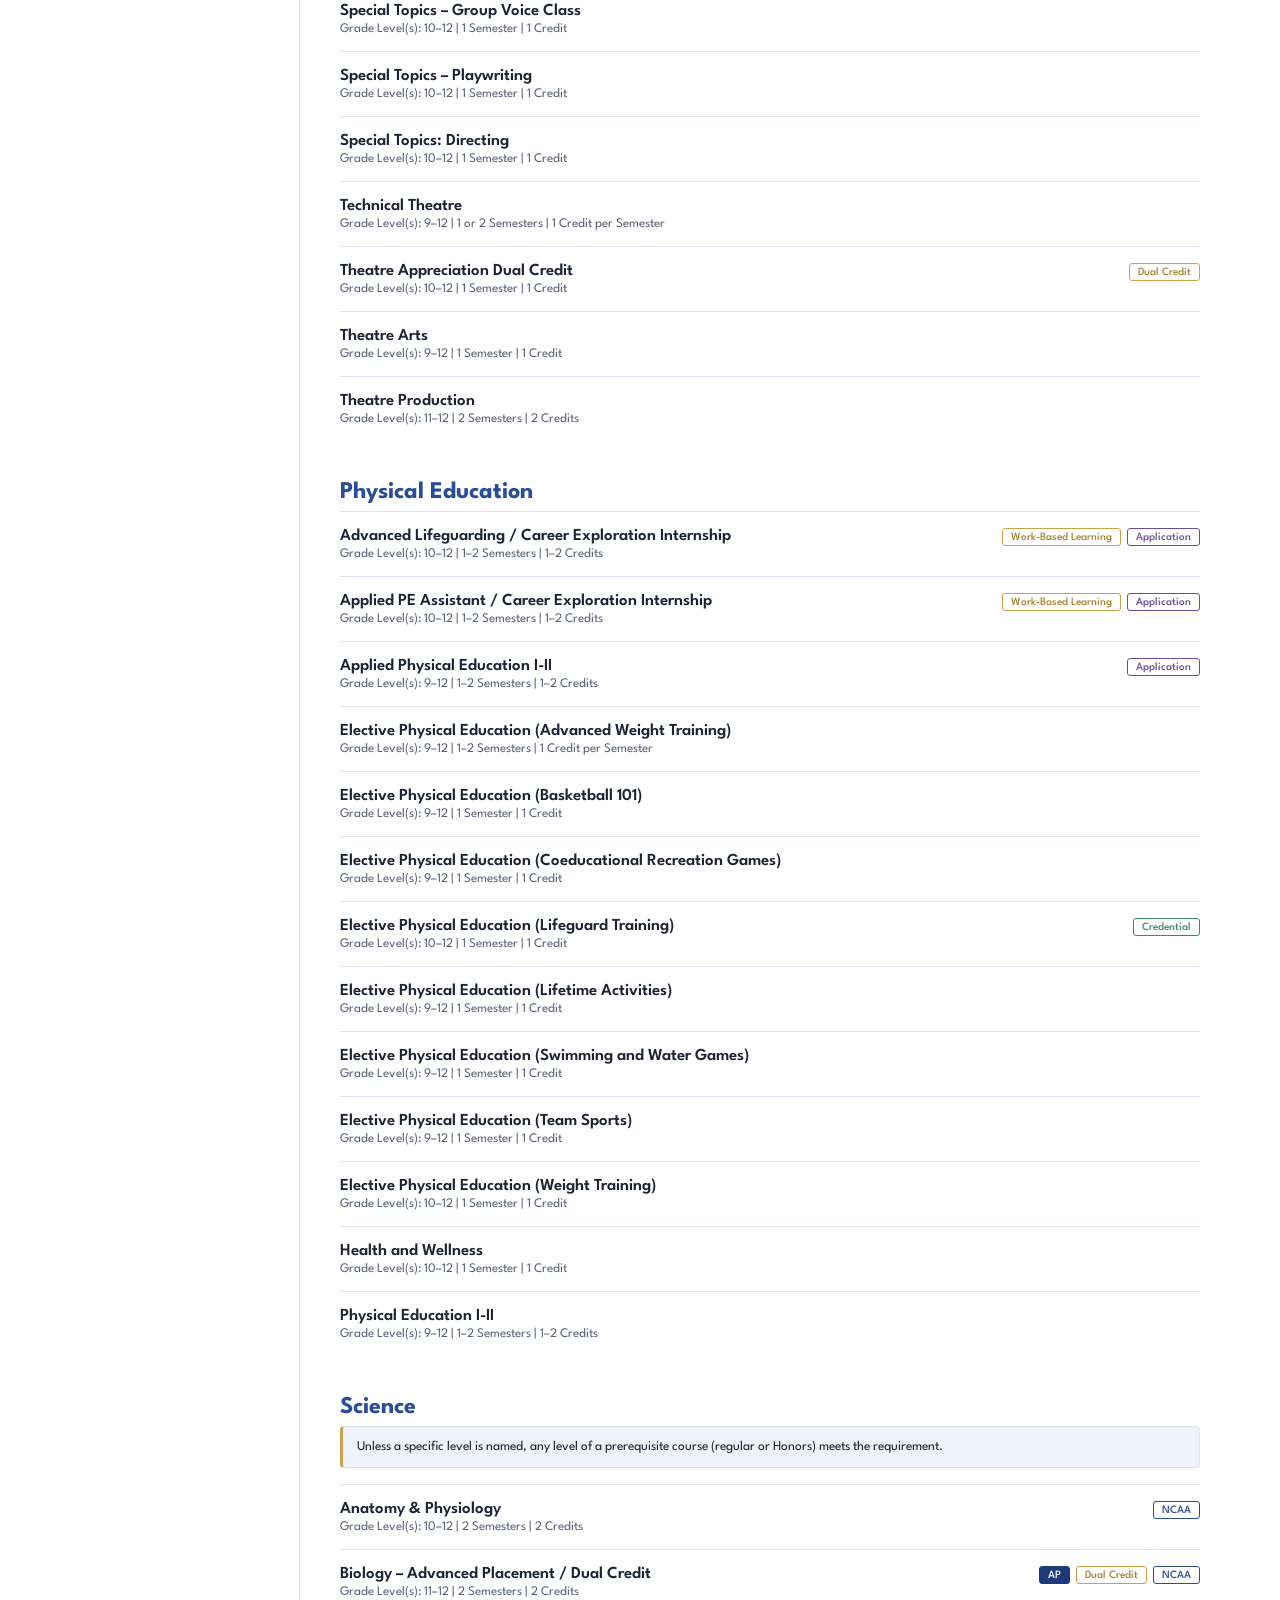
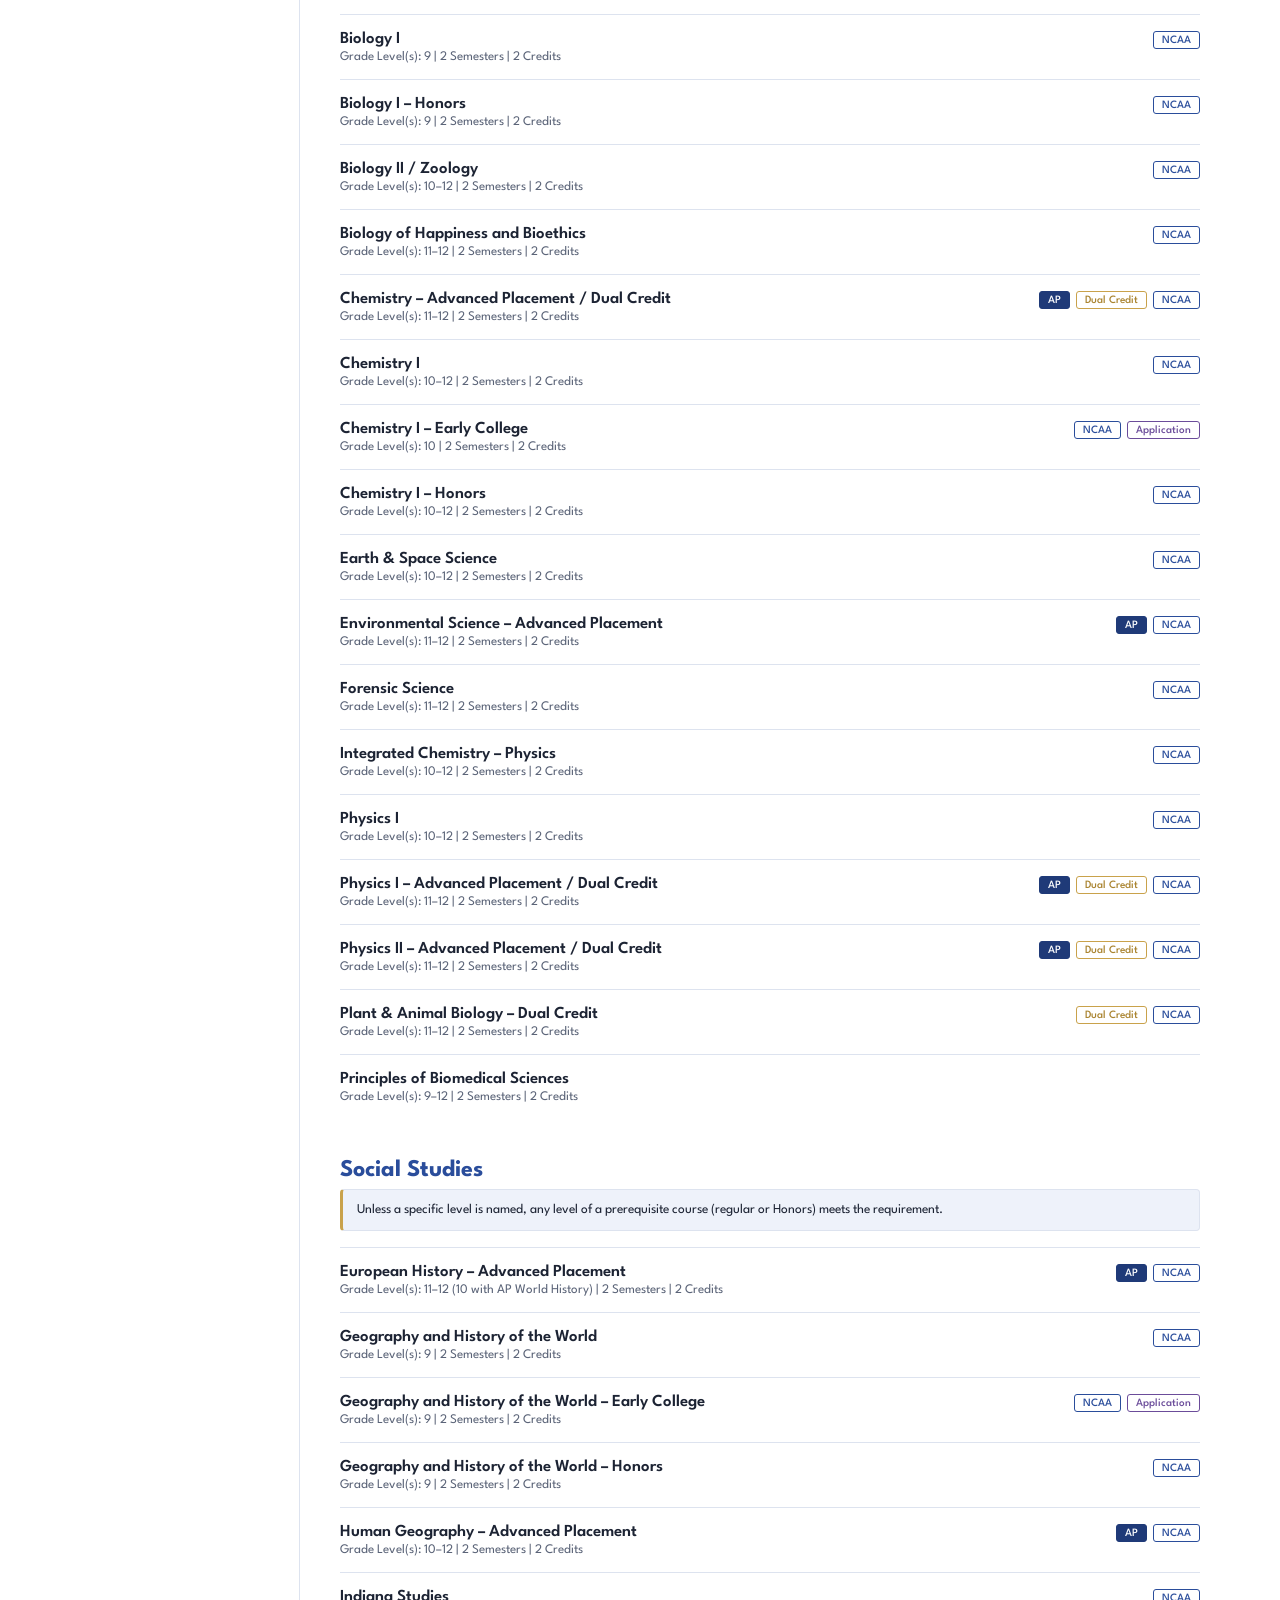
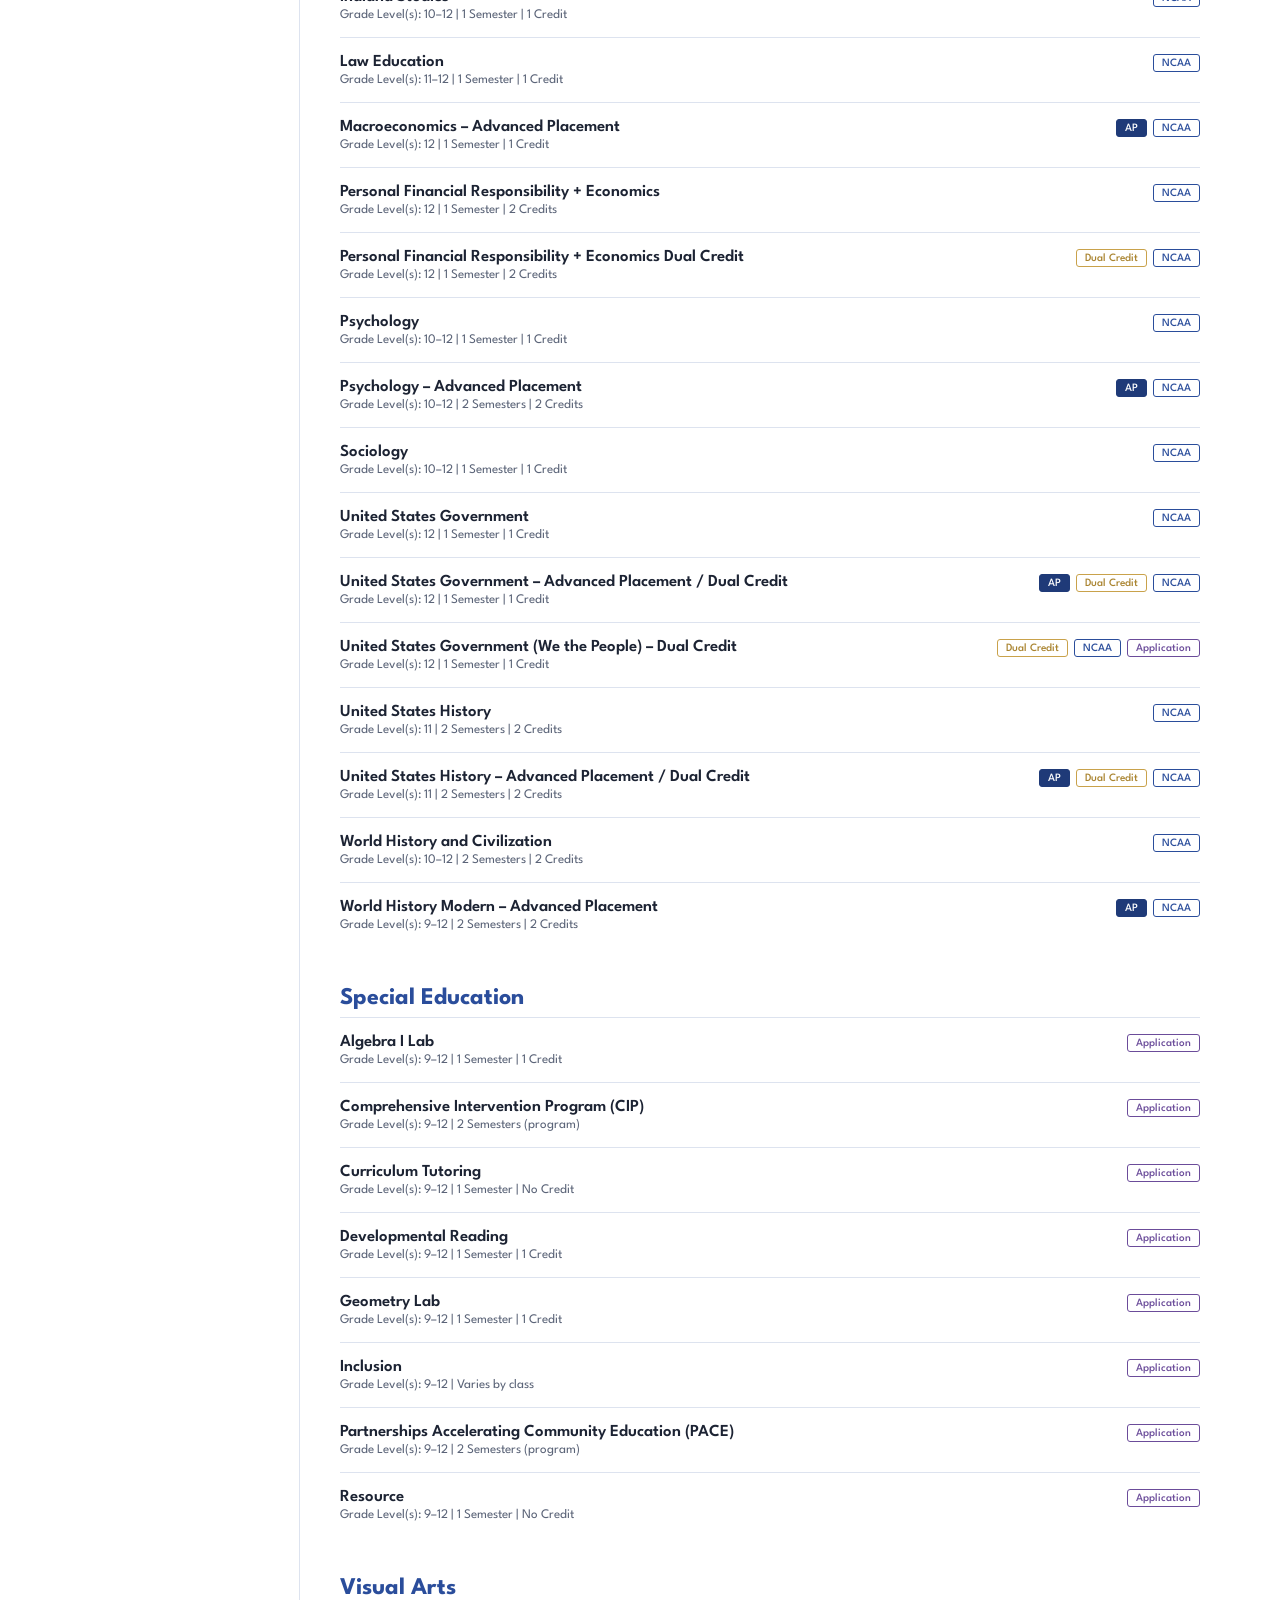
==== commit dec29b41: "Add files via upload" ====
--- a/index.html
+++ b/index.html
@@ -4,6 +4,10 @@
 <meta charset="UTF-8">
 <meta name="viewport" content="width=device-width, initial-scale=1.0">
 <title>FCHS Course Planner</title>
+<link rel="icon" href="assets/favicon.ico" sizes="any">
+<link rel="icon" type="image/png" sizes="32x32" href="assets/favicon-32.png">
+<link rel="icon" type="image/png" sizes="192x192" href="assets/favicon-192.png">
+<link rel="apple-touch-icon" href="assets/apple-touch-icon.png">
 <link rel="preconnect" href="https://fonts.googleapis.com">
 <link href="https://fonts.googleapis.com/css2?family=League+Spartan:wght@400;500;600;700&family=JetBrains+Mono:wght@500&display=swap" rel="stylesheet">
 <link rel="stylesheet" href="styles.css">
@@ -43,7 +47,7 @@
 
 <header class="masthead">
   <div class="masthead-inner">
-    <img src="assets/logo.png" alt="Franklin Central High School" class="masthead-logo">
+    <a href="./" id="homeLink" class="masthead-home" aria-label="Home: back to the Course Catalog" title="Home"><img src="assets/logo.png" alt="Franklin Central High School" class="masthead-logo"></a>
     <div>
       <h1>Course Planner</h1>
       <p class="masthead-sub">Build your schedule and track your progress toward graduation, readiness seals, and the Indiana College Core.</p>
--- a/styles.css
+++ b/styles.css
@@ -1201,3 +1201,21 @@
 .result-count { font-size: 0.85rem; color: var(--ink-dim); margin: 0 0 12px; }
 .empty-state { color: var(--ink-dim); padding: 16px 0; }
 .dept-heading { margin: 0 0 8px; }
+
+/* ---- Phone: departments scroll across the top (matches the Course Description Guide site) ---- */
+#deptRailButtons { display: flex; flex-direction: column; }
+@media (max-width: 780px) {
+  .layout { grid-template-columns: minmax(0, 1fr); }
+  .dept-rail { min-width: 0; flex-direction: column; border-right: none; border-bottom: 1px solid var(--line); padding: 10px 0 0; }
+  .dept-rail-heading, .dept-year { display: none; }
+  #deptRailButtons { flex-direction: row; flex-wrap: nowrap; overflow-x: auto; -webkit-overflow-scrolling: touch; padding: 0 12px; }
+  .dept-item { white-space: nowrap; flex-shrink: 0; border-left: none; border-bottom: 3px solid transparent; padding: 10px 12px; }
+  .dept-item.active { border-bottom-color: var(--blue); }
+  .catalog { padding: 16px 20px 60px; }
+  #catalog .course-row { grid-template-columns: 1fr; gap: 8px; }
+  #catalog .course-row .badges { justify-content: flex-start; max-width: none; }
+}
+
+.masthead-home { display: inline-flex; flex-shrink: 0; border-radius: 6px; }
+.masthead-home:hover { opacity: 0.85; }
+.masthead-home:focus-visible { outline: 3px solid var(--gold); outline-offset: 3px; }
